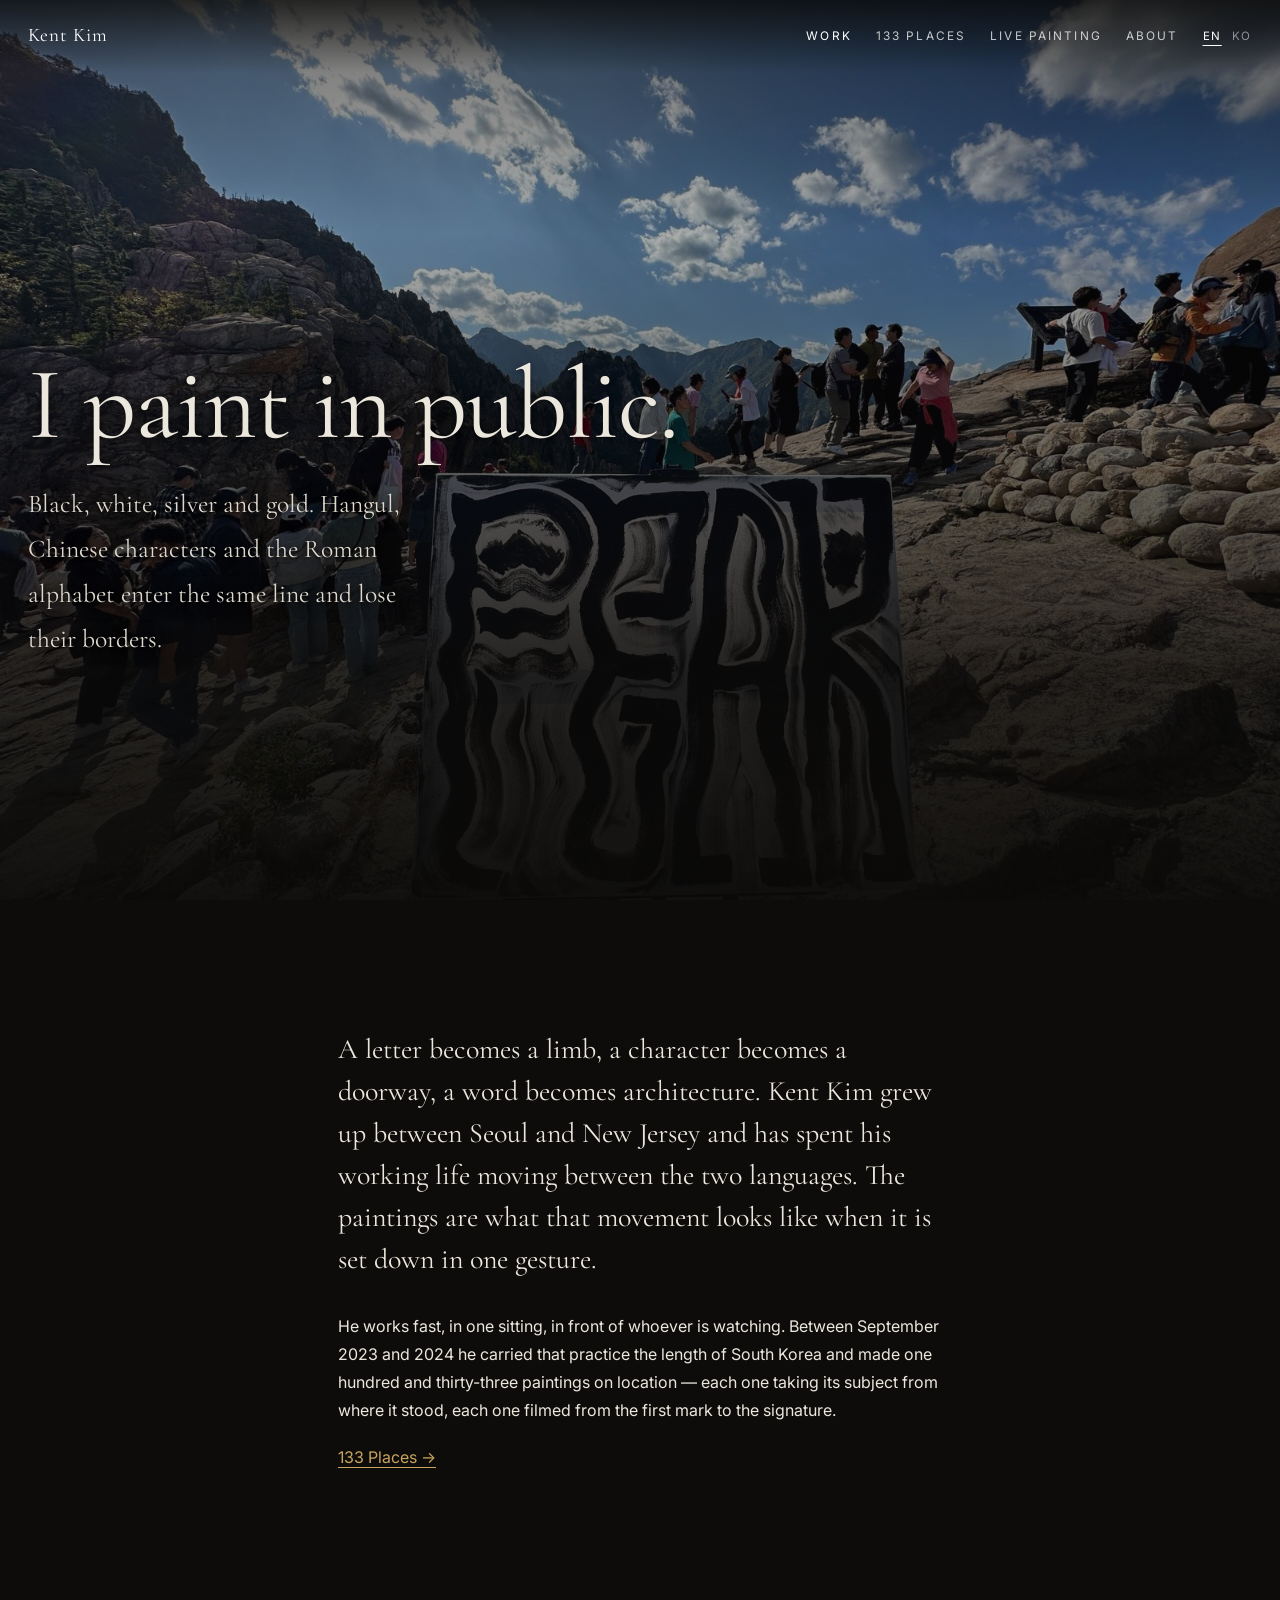
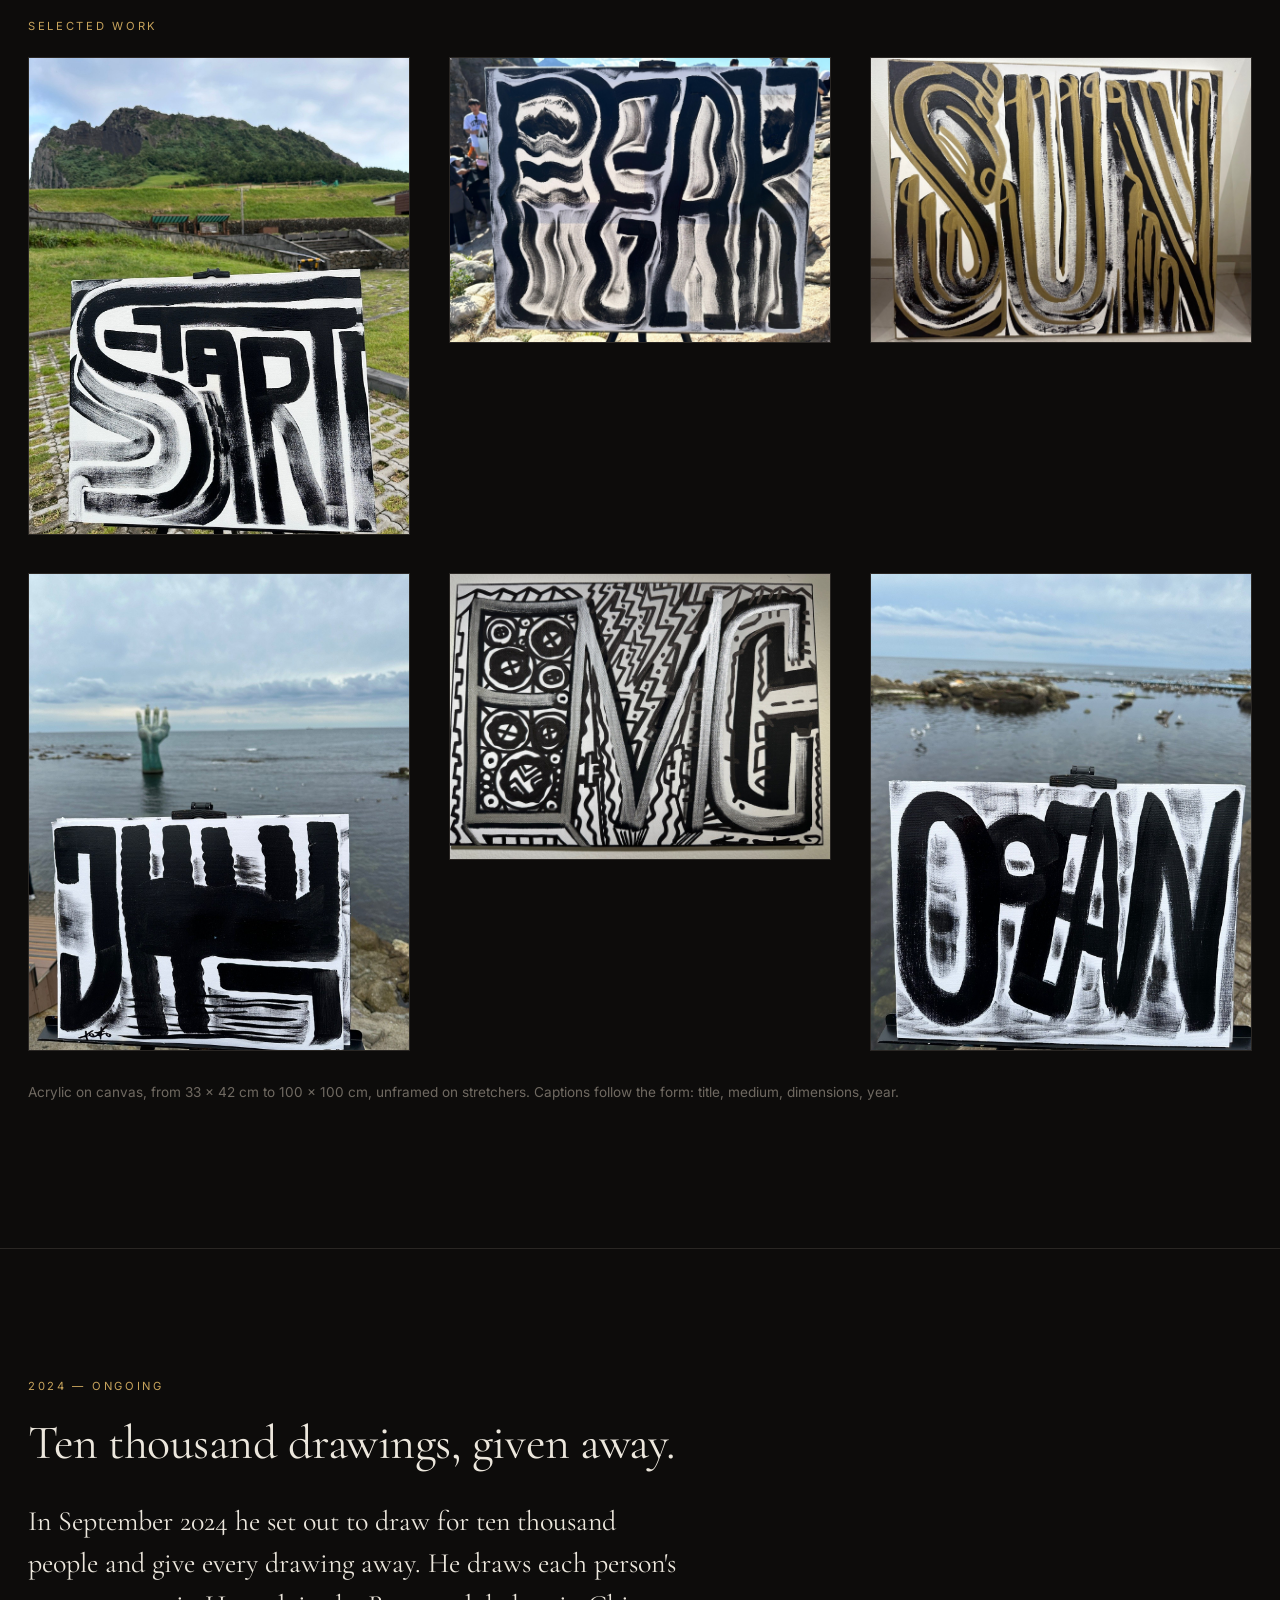
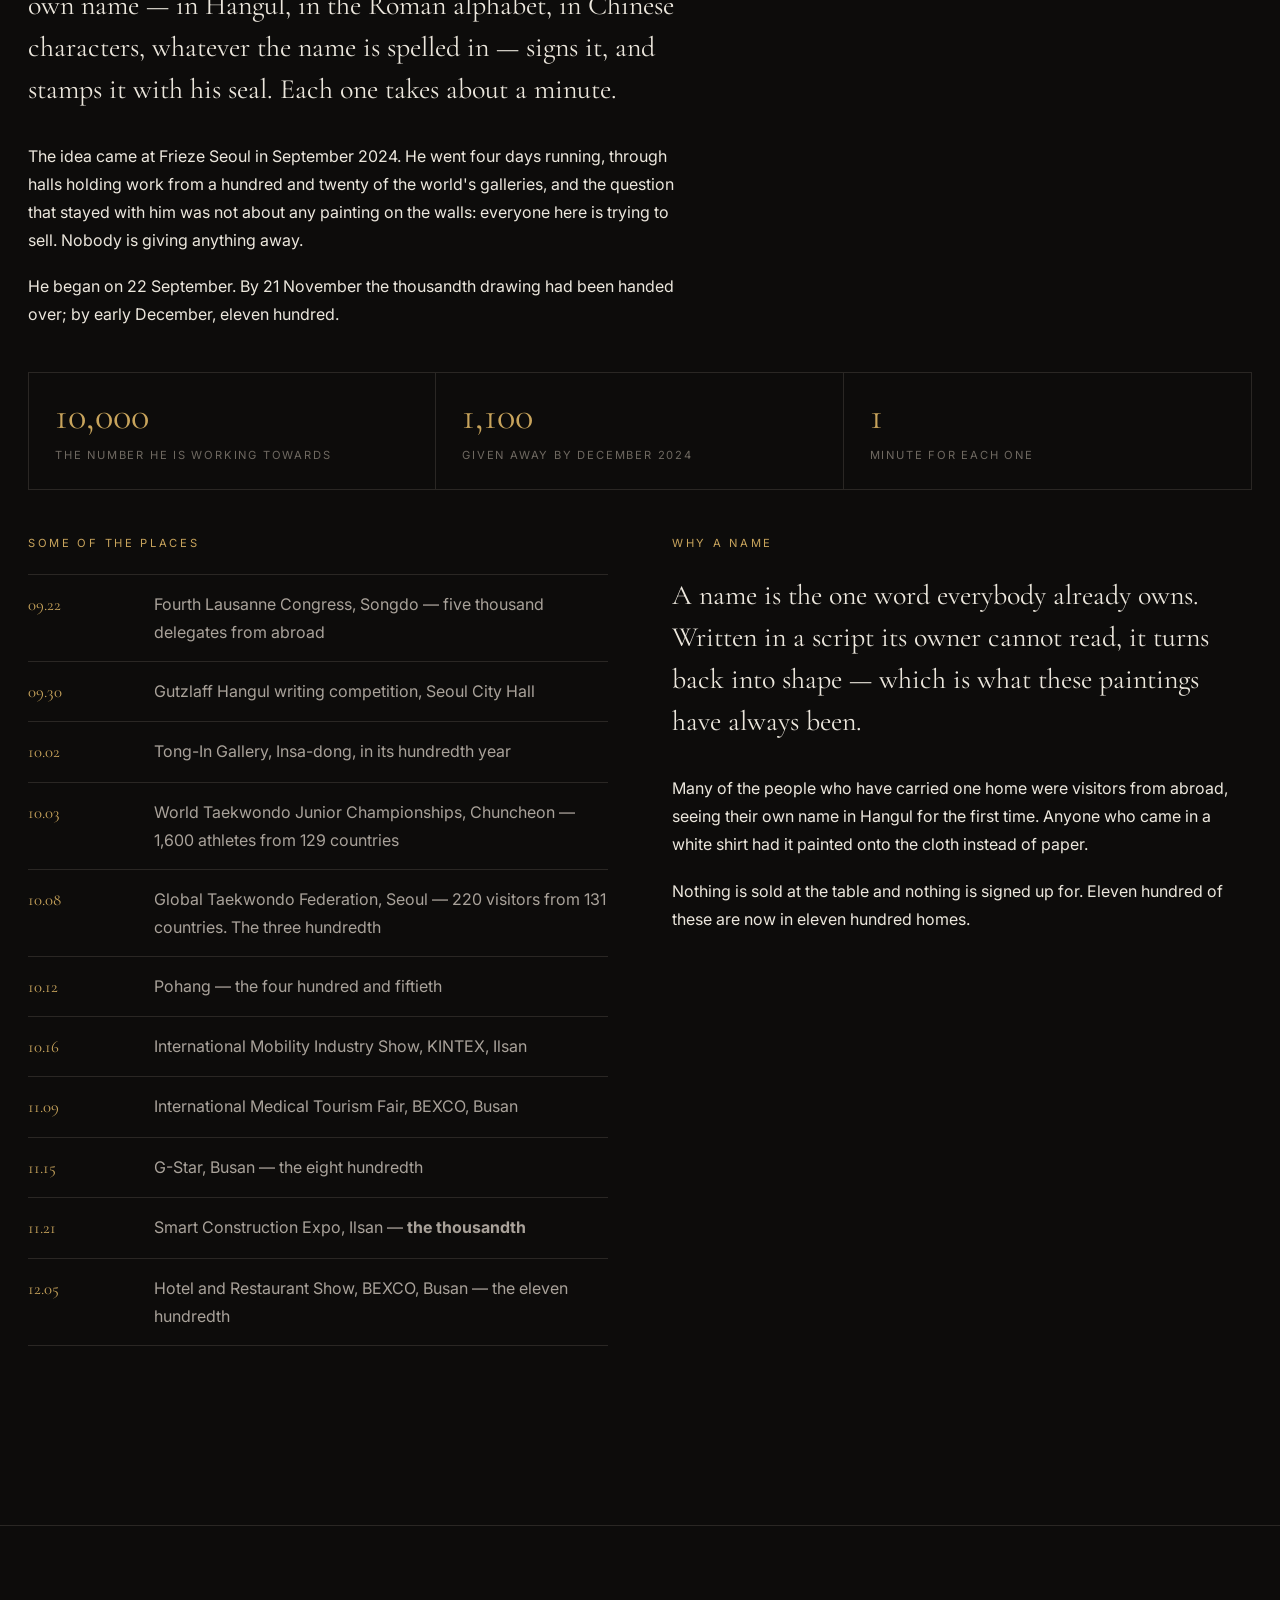
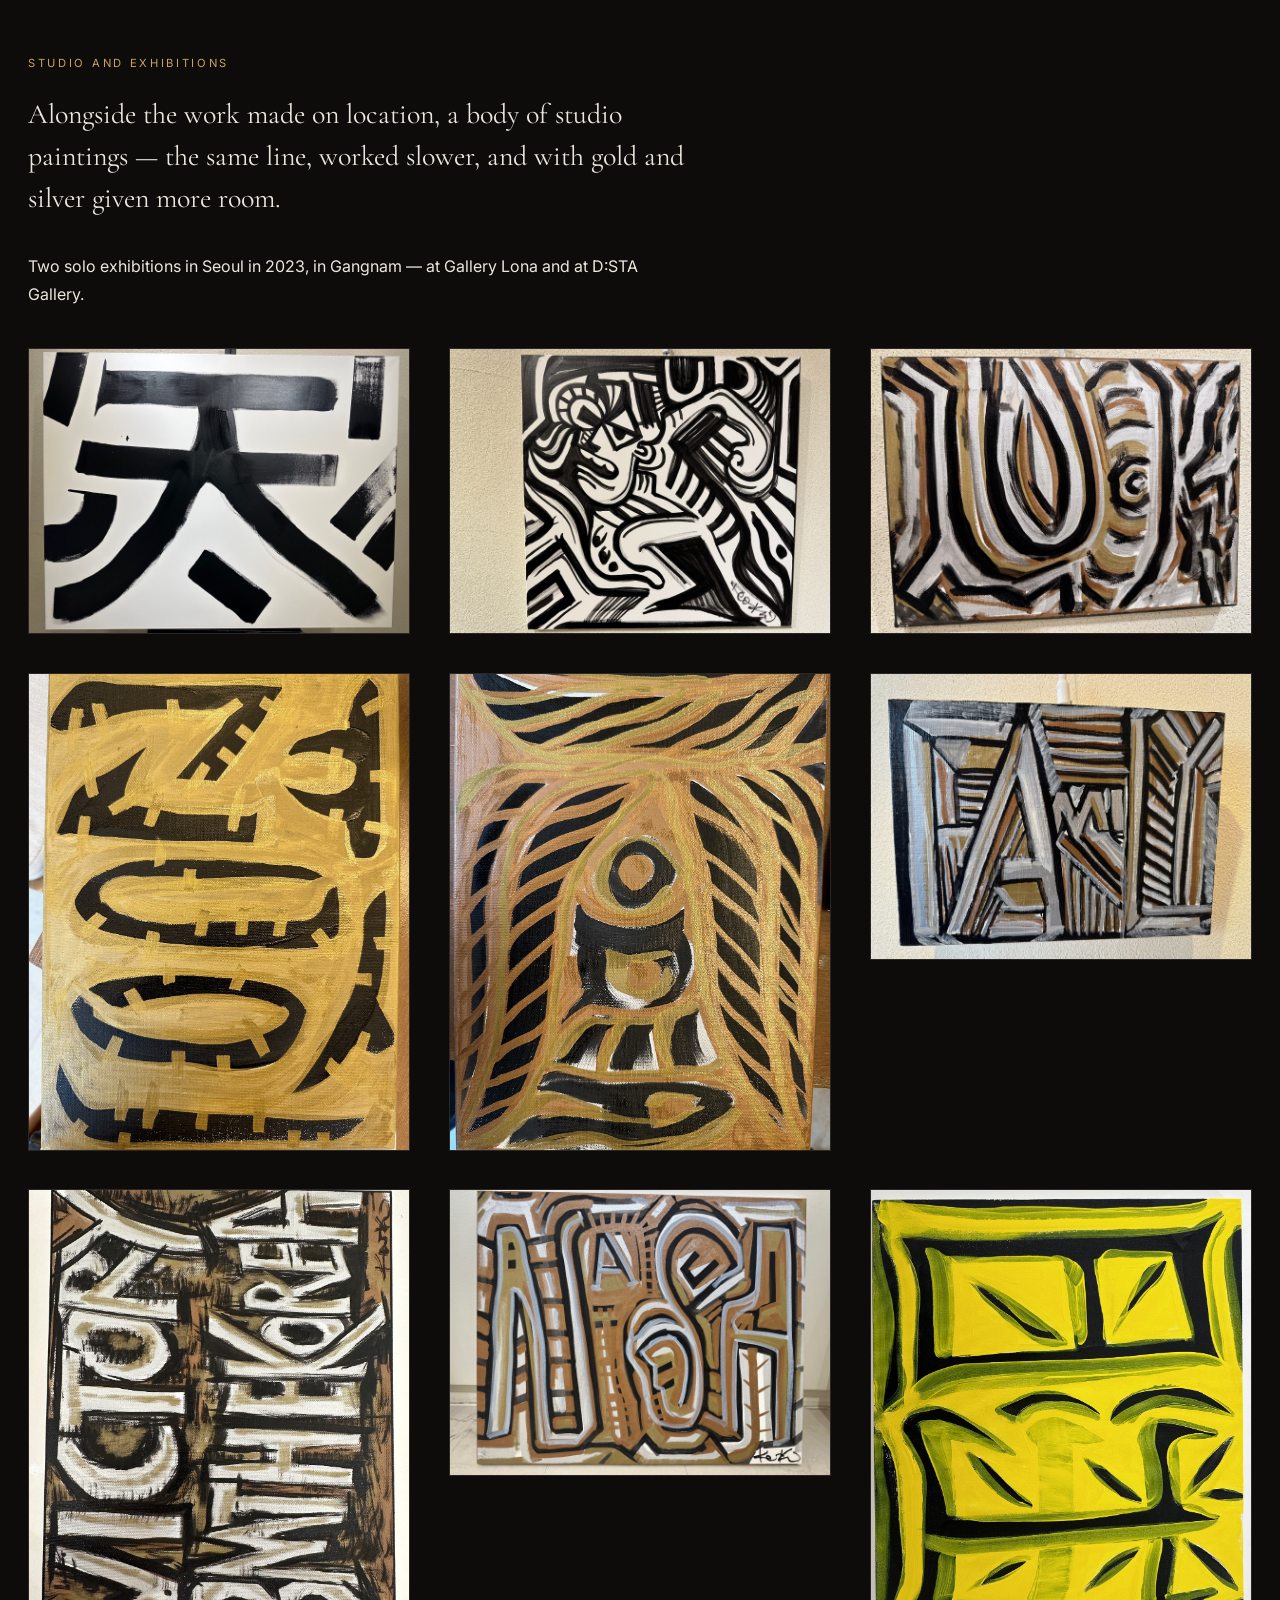
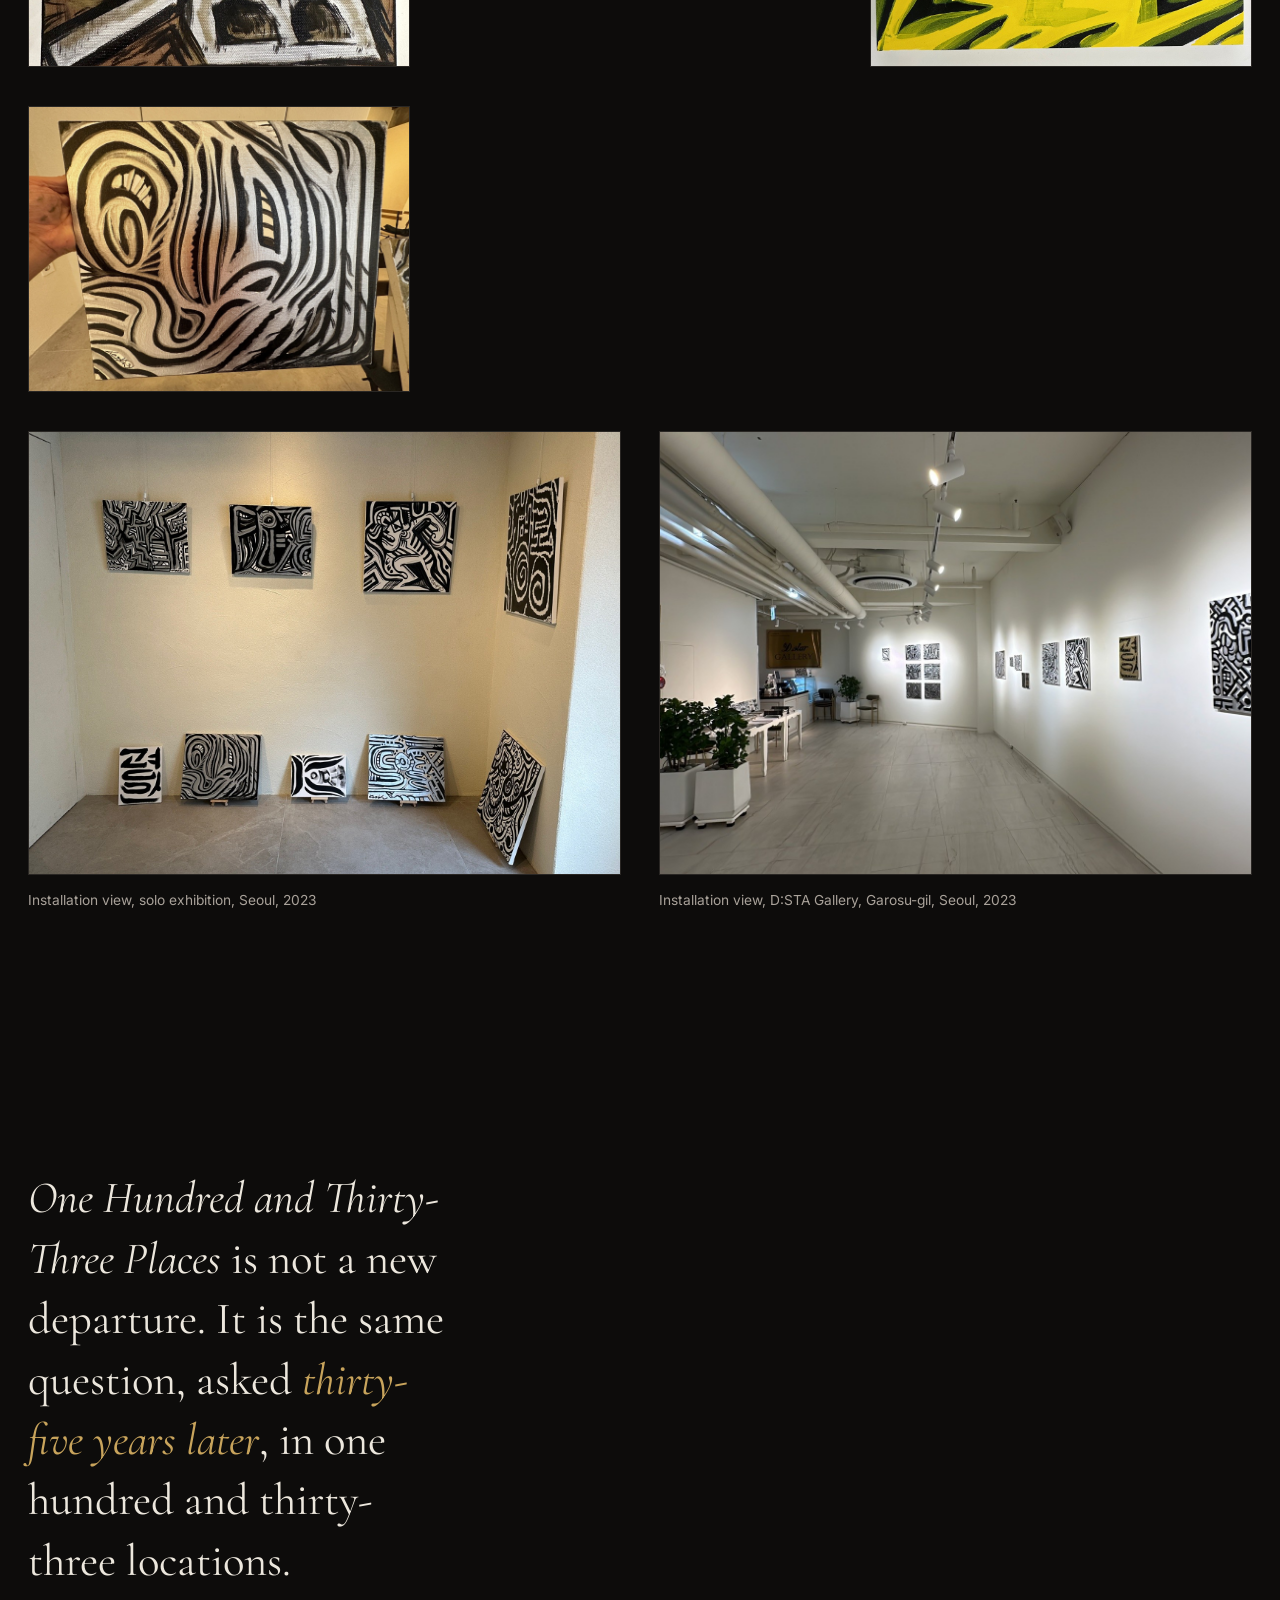
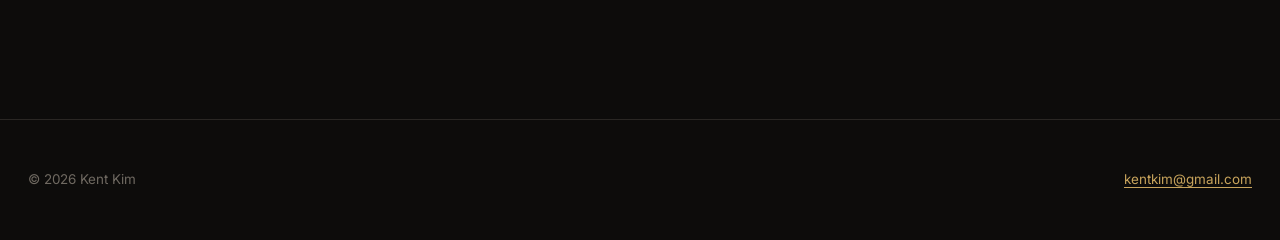
==== index.html @ 8a873bd9 "그림 드림(Dream) 섹션 추가 — 1만 명 프로젝트 대표님이 주신 자료로 섹션을 새로 썼다. 처음 초안은 「가을 5주 동안 1,000명」으로 잘못 적었는데, 실제로는 **1만 " ====
<!doctype html>
<html lang="en">
<head>
<meta charset="utf-8">
<meta name="viewport" content="width=device-width,initial-scale=1">
<title>Kent Kim — painter</title>
<meta name="description" content="Kent Kim, painter. Black and white with silver and gold acrylic, in which Hangul, Chinese characters and the Roman alphabet merge into a single stroke. Ongoing project: 133 Places, painting made on site across Korea.">
<meta property="og:title" content="Kent Kim">
<meta property="og:description" content="The same question, asked thirty-five years later, in one hundred and thirty-three locations.">
<meta property="og:type" content="website">
<link rel="preconnect" href="https://fonts.googleapis.com">
<link rel="preconnect" href="https://fonts.gstatic.com" crossorigin>
<link href="https://fonts.googleapis.com/css2?family=Cormorant+Garamond:ital,wght@0,300;0,400;1,400&family=Inter:wght@400;500&family=Noto+Serif+KR:wght@300;400&display=swap" rel="stylesheet">
<link rel="stylesheet" href="styles.css">
</head>
<body>

<header class="site-head">
  <div class="wrap">
    <a class="brand" href="index.html">Kent Kim</a>
    <nav class="site-nav">
      <a href="index.html" aria-current="page" data-t="nav.work">Work</a>
      <a href="places.html" data-t="nav.places">133 Places</a>
      <a href="performance.html" data-t="nav.perf">Live painting</a>
      <a href="about.html" data-t="nav.about">About</a>
    </nav>
    <div class="lang-toggle" role="group" aria-label="Language">
      <button type="button" data-lang="en" aria-pressed="true">EN</button>
      <button type="button" data-lang="ko" aria-pressed="false">KO</button>
    </div>
  </div>
</header>

<main>

<section class="hero" id="hero">
  <div class="hero-img" data-img="assets/works/hero.jpg" data-hero="1"></div>
  <div class="wrap">
    <h1 data-t="hero.h1">I paint in public.</h1>
    <p class="sub" data-t="hero.sub">Black, white, silver and gold. Hangul, Chinese characters and the Roman alphabet enter the same line and lose their borders.</p>
  </div>
  <p class="cap" id="heroCap"></p>
</section>

<section>
  <div class="wrap narrow">
    <p class="lede" data-t="intro.p1">A letter becomes a limb, a character becomes a doorway, a word becomes architecture. Kent Kim grew up between Seoul and New Jersey and has spent his working life moving between the two languages. The paintings are what that movement looks like when it is set down in one gesture.</p>
    <p data-t="intro.p2">He works fast, in one sitting, in front of whoever is watching. Between September 2023 and 2024 he carried that practice the length of South Korea and made one hundred and thirty-three paintings on location — each one taking its subject from where it stood, each one filmed from the first mark to the signature.</p>
    <p><a class="link" href="places.html" data-t="intro.link">133 Places →</a></p>
  </div>
</section>

<section style="padding-top:0">
  <div class="wrap">
    <p class="eyebrow" data-t="works.eyebrow">Selected work</p>
    <div class="works" id="worksGrid">
      <figure><div class="frame" data-img="assets/works/work-01.jpg"><span class="await" data-t="await">Image to be added</span></div></figure>
      <figure><div class="frame landscape" data-img="assets/works/work-02.jpg"><span class="await" data-t="await">Image to be added</span></div></figure>
      <figure><div class="frame landscape" data-img="assets/works/work-03.jpg"><span class="await" data-t="await">Image to be added</span></div></figure>
      <figure><div class="frame" data-img="assets/works/work-04.jpg"><span class="await" data-t="await">Image to be added</span></div></figure>
      <figure><div class="frame landscape" data-img="assets/works/work-05.jpg"><span class="await" data-t="await">Image to be added</span></div></figure>
      <figure><div class="frame" data-img="assets/works/work-06.jpg"><span class="await" data-t="await">Image to be added</span></div></figure>
    </div>
    <p class="muted" style="margin-top:30px;font-size:.85rem" data-t="works.note">Acrylic on canvas, from 33 × 42 cm to 100 × 100 cm, unframed on stretchers. Captions follow the form: title, medium, dimensions, year.</p>
  </div>
</section>


<hr class="rule">

<section id="dream">
  <div class="wrap">
    <p class="eyebrow" data-t="dream.eyebrow">2024 — ongoing</p>
    <h2 data-t="dream.h">Ten thousand drawings, given away.</h2>
    <div class="narrow" style="margin-top:30px">
      <p class="lede" data-t="dream.lede">In September 2024 he set out to draw for ten thousand people and give every drawing away. He draws each person's own name — in Hangul, in the Roman alphabet, in Chinese characters, whatever the name is spelled in — signs it, and stamps it with his seal. Each one takes about a minute.</p>
      <p data-t="dream.p1">The idea came at Frieze Seoul in September 2024. He went four days running, through halls holding work from a hundred and twenty of the world's galleries, and the question that stayed with him was not about any painting on the walls: everyone here is trying to sell. Nobody is giving anything away.</p>
      <p data-t="dream.p2">He began on 22 September. By 21 November the thousandth drawing had been handed over; by early December, eleven hundred.</p>
    </div>

    <div class="counts" style="margin-top:44px">
      <div><span class="n">10,000</span><span class="l" data-t="dream.c1">The number he is working towards</span></div>
      <div><span class="n">1,100</span><span class="l" data-t="dream.c2">Given away by December 2024</span></div>
      <div><span class="n">1</span><span class="l" data-t="dream.c3">Minute for each one</span></div>
    </div>

    <div class="grid-2-cols" style="margin-top:44px">
      <div>
        <p class="eyebrow" data-t="dream.sched.eyebrow">Some of the places</p>
        <ul class="cv">
          <li><span class="yr">09.22</span><span class="ev" data-t="dream.d1">Fourth Lausanne Congress, Songdo — five thousand delegates from abroad</span></li>
          <li><span class="yr">09.30</span><span class="ev" data-t="dream.d2">Gutzlaff Hangul writing competition, Seoul City Hall</span></li>
          <li><span class="yr">10.02</span><span class="ev" data-t="dream.d3">Tong-In Gallery, Insa-dong, in its hundredth year</span></li>
          <li><span class="yr">10.03</span><span class="ev" data-t="dream.d4">World Taekwondo Junior Championships, Chuncheon — 1,600 athletes from 129 countries</span></li>
          <li><span class="yr">10.08</span><span class="ev" data-t="dream.d5">Global Taekwondo Federation, Seoul — 220 visitors from 131 countries. The three hundredth</span></li>
          <li><span class="yr">10.12</span><span class="ev" data-t="dream.d6">Pohang — the four hundred and fiftieth</span></li>
          <li><span class="yr">10.16</span><span class="ev" data-t="dream.d7">International Mobility Industry Show, KINTEX, Ilsan</span></li>
          <li><span class="yr">11.09</span><span class="ev" data-t="dream.d8">International Medical Tourism Fair, BEXCO, Busan</span></li>
          <li><span class="yr">11.15</span><span class="ev" data-t="dream.d9">G-Star, Busan — the eight hundredth</span></li>
          <li><span class="yr">11.21</span><span class="ev" data-t="dream.d10">Smart Construction Expo, Ilsan — <b>the thousandth</b></span></li>
          <li><span class="yr">12.05</span><span class="ev" data-t="dream.d11">Hotel and Restaurant Show, BEXCO, Busan — the eleven hundredth</span></li>
        </ul>
      </div>
      <div>
        <p class="eyebrow" data-t="dream.why.eyebrow">Why a name</p>
        <p class="lede" data-t="dream.why.p1">A name is the one word everybody already owns. Written in a script its owner cannot read, it turns back into shape — which is what these paintings have always been.</p>
        <p data-t="dream.why.p2">Many of the people who have carried one home were visitors from abroad, seeing their own name in Hangul for the first time. Anyone who came in a white shirt had it painted onto the cloth instead of paper.</p>
        <p data-t="dream.why.p3">Nothing is sold at the table and nothing is signed up for. Eleven hundred of these are now in eleven hundred homes.</p>
      </div>
    </div>

    <div class="works" id="dreamWorks" style="margin-top:clamp(28px,4vw,56px)"></div>
  </div>
</section>

<hr class="rule">

<section>
  <div class="wrap">
    <p class="eyebrow" data-t="studio.eyebrow">Studio and exhibitions</p>
    <div class="narrow" style="margin-bottom:40px">
      <p class="lede" data-t="studio.lede">Alongside the work made on location, a body of studio paintings — the same line, worked slower, and with gold and silver given more room.</p>
      <p data-t="studio.p">Two solo exhibitions in Seoul in 2023, in Gangnam — at Gallery Lona and at D:STA Gallery.</p>
    </div>
    <div class="works">
      <figure><div class="frame landscape" data-img="assets/studio/st-01.jpg"></div></figure>
      <figure><div class="frame landscape" data-img="assets/studio/st-02.jpg"></div></figure>
      <figure><div class="frame landscape" data-img="assets/studio/st-03.jpg"></div></figure>
      <figure><div class="frame" data-img="assets/studio/st-04.jpg"></div></figure>
      <figure><div class="frame" data-img="assets/studio/st-05.jpg"></div></figure>
      <figure><div class="frame landscape" data-img="assets/studio/st-06.jpg"></div></figure>
      <figure><div class="frame" data-img="assets/studio/st-07.jpg"></div></figure>
      <figure><div class="frame landscape" data-img="assets/studio/st-08.jpg"></div></figure>
      <figure><div class="frame" data-img="assets/studio/st-09.jpg"></div></figure>
      <figure><div class="frame landscape" data-img="assets/studio/st-10.jpg"></div></figure>
    </div>
    <div class="works wide" style="margin-top:clamp(20px,3vw,44px)">
      <figure><div class="frame landscape" data-img="assets/studio/show-01.jpg"></div>
        <figcaption data-t="studio.cap1">Installation view, solo exhibition, Seoul, 2023</figcaption></figure>
      <figure><div class="frame landscape" data-img="assets/studio/show-02.jpg"></div>
        <figcaption data-t="studio.cap2">Installation view, D:STA Gallery, Garosu-gil, Seoul, 2023</figcaption></figure>
    </div>
  </div>
</section>

<section>
  <div class="wrap">
    <blockquote class="pull" data-t="quote"><i>One Hundred and Thirty-Three Places</i> is not a new departure. It is the same question, asked <span class="em">thirty-five years later</span>, in one hundred and thirty-three locations.</blockquote>
  </div>
</section>

</main>

<footer class="site-foot">
  <div class="wrap">
    <span>© <span id="yr">2026</span> Kent Kim</span>
    <span><a class="link" href="mailto:kentkim@gmail.com">kentkim@gmail.com</a></span>
  </div>
</footer>

<script src="i18n.js"></script>
<script src="app.js"></script>
</body>
</html>
---- styles.css ----
/* Kent Kim — 작품이 화면을 먹는다. 글은 그 사이에 눕는다.
   아카이브(haena-kent)와 일부러 다른 얼굴이다. 같은 얼굴이면 도메인만 다를 뿐 한 사이트로 보인다. */

:root{
  --bg:#0d0c0b;
  --bg-2:#161412;
  --fg:#ece7dd;
  --fg-2:#a9a29a;
  --fg-3:#6f6961;
  --line:#2a2724;
  --gold:#c8a45c;      /* 작업에 쓰는 금색 */
  --silver:#b9bcc0;    /* 은색 */
  --maxw:1400px;
  --serif:"Cormorant Garamond","Noto Serif KR",Georgia,serif;
  --sans:"Inter","Apple SD Gothic Neo","Noto Sans KR",-apple-system,BlinkMacSystemFont,"Segoe UI",sans-serif;
}

*{box-sizing:border-box}
html{-webkit-text-size-adjust:100%}
body{margin:0;background:var(--bg);color:var(--fg);font-family:var(--sans);
  font-size:16px;line-height:1.75;-webkit-font-smoothing:antialiased}
img{max-width:100%;display:block}
a{color:inherit}
h1,h2,h3{font-family:var(--serif);font-weight:400;line-height:1.1;margin:0;letter-spacing:-.01em}
h1{font-size:clamp(2.6rem,8vw,7rem)}
h2{font-size:clamp(1.8rem,4vw,3rem)}
h3{font-size:clamp(1.1rem,2vw,1.4rem)}
p{margin:0 0 1.15em}
.wrap{max-width:var(--maxw);margin:0 auto;padding:0 28px}
.narrow{max-width:660px}
.muted{color:var(--fg-3)}
.gold{color:var(--gold)}

/* ---------- 상단 ---------- */
.site-head{position:fixed;top:0;left:0;right:0;z-index:60}
.site-head::before{content:"";position:absolute;inset:0;pointer-events:none;
  background:linear-gradient(to bottom,rgba(8,8,7,.72),rgba(8,8,7,0))}
.site-head .wrap{position:relative}
.site-head .wrap{display:flex;align-items:center;gap:24px;min-height:72px}
.brand{font-family:var(--serif);font-size:1.2rem;letter-spacing:.06em;text-decoration:none;color:#fff}
.site-nav{display:flex;gap:24px;margin-inline-start:auto}
.site-nav a{text-decoration:none;font-size:.74rem;letter-spacing:.18em;text-transform:uppercase;color:#fff;opacity:.75}
.site-nav a:hover,.site-nav a[aria-current="page"]{opacity:1}
.lang-toggle{display:flex;gap:10px}
.lang-toggle button{border:0;background:transparent;font:inherit;font-size:.72rem;letter-spacing:.14em;
  color:#fff;opacity:.5;cursor:pointer;padding:4px 0}
.lang-toggle button[aria-pressed="true"]{opacity:1;text-decoration:underline;text-underline-offset:5px}

/* ---------- 히어로: 그림 한 점이 화면을 가득 ---------- */
.hero{position:relative;min-height:100svh;display:flex;align-items:flex-end;
  background:var(--bg-2);overflow:hidden}
.hero-img{position:absolute;inset:0}
.hero-img img{width:100%;height:100%;object-fit:cover;opacity:.92}
.hero::after{content:"";position:absolute;inset:0;background:
  linear-gradient(to top,rgba(10,9,8,.96) 0%,rgba(10,9,8,.86) 26%,rgba(10,9,8,.52) 52%,
                  rgba(10,9,8,.28) 74%,rgba(10,9,8,.55) 100%)}
.hero .wrap{position:relative;z-index:2;padding-bottom:clamp(48px,9vh,110px);width:100%}
.hero h1{max-width:14ch;text-shadow:0 2px 30px rgba(0,0,0,.75),0 1px 4px rgba(0,0,0,.5)}
.hero .sub{font-family:var(--serif);font-size:clamp(1.1rem,2.2vw,1.6rem);color:#ded8ce;
  margin-top:22px;max-width:34ch;text-shadow:0 1px 20px rgba(0,0,0,.85),0 1px 3px rgba(0,0,0,.6)}
.hero .cap{position:absolute;z-index:2;right:28px;bottom:28px;text-align:end;
  font-size:.72rem;letter-spacing:.1em;color:var(--fg-3);max-width:40ch}
/* 히어로 이미지가 아직 없을 때: 글씨만으로 버틴다 */
.hero.no-image{min-height:88svh;background:
  radial-gradient(120% 90% at 70% 10%,#1c1916 0%,#0d0c0b 60%)}
.hero.no-image::after{display:none}

/* ---------- 섹션 ---------- */
section{padding:clamp(64px,10vw,140px) 0}
.eyebrow{font-size:.7rem;letter-spacing:.24em;text-transform:uppercase;color:var(--gold);margin:0 0 20px}
.lede{font-family:var(--serif);font-size:clamp(1.2rem,2.3vw,1.75rem);line-height:1.5;color:var(--fg)}
.rule{height:1px;background:var(--line);border:0;margin:0}

/* ---------- 작품 ---------- */
.works{display:grid;grid-template-columns:repeat(auto-fill,minmax(300px,1fr));gap:clamp(20px,3vw,44px)}
.works.wide{grid-template-columns:repeat(auto-fill,minmax(440px,1fr))}
figure{margin:0}
.frame{background:var(--bg-2);border:1px solid var(--line);aspect-ratio:4/5;
  display:flex;align-items:center;justify-content:center;overflow:hidden}
.frame.landscape{aspect-ratio:4/3}
.frame img{width:100%;height:100%;object-fit:cover;transition:transform .6s cubic-bezier(.2,.7,.2,1)}
figure:hover .frame img{transform:scale(1.03)}
.frame .await{font-size:.68rem;letter-spacing:.16em;text-transform:uppercase;color:var(--fg-3);padding:20px;text-align:center}
figcaption{margin-top:14px;font-size:.86rem;line-height:1.65;color:var(--fg-2)}
figcaption .t{font-family:var(--serif);font-size:1.15rem;color:var(--fg);display:block;margin-bottom:4px}
figcaption .m{color:var(--fg-3);font-size:.8rem}

/* ---------- 전면 밴드 ---------- */
.band{position:relative;height:min(78svh,760px);background:var(--bg-2);overflow:hidden}
.band img{width:100%;height:100%;object-fit:cover}
.band .cap{position:absolute;left:28px;bottom:24px;font-size:.72rem;letter-spacing:.1em;color:var(--fg-2)}

/* ---------- 인용 ---------- */
.pull{font-family:var(--serif);font-size:clamp(1.5rem,3.6vw,2.8rem);line-height:1.35;
  max-width:20ch;margin:0;color:var(--fg)}
.pull .em{color:var(--gold);font-style:italic}

/* ---------- 지도 ---------- */
.map-wrap{border:1px solid var(--line);background:var(--bg-2)}
#map{height:min(72svh,660px);width:100%}
/* OSM 표준 타일은 밝다. 타일만 반전시켜 어두운 지도로 만든다 —
   마커·팝업까지 반전되면 색이 뒤집히므로 타일 레이어에만 건다. */
.leaflet-tile-pane{filter:invert(1) hue-rotate(180deg) brightness(.72) contrast(.92) saturate(.5)}
.leaflet-control-attribution{background:rgba(13,12,11,.75)!important;color:#8b857c!important}
.leaflet-control-attribution a{color:#a9a29a!important}
.leaflet-control-zoom a{background:#1a1815!important;color:#ece7dd!important;border-color:#2a2724!important}
.map-fallback{padding:28px;color:var(--fg-2);font-size:.92rem}
.counts{display:flex;flex-wrap:wrap;border:1px solid var(--line);margin:0 0 36px}
.counts div{flex:1 1 170px;padding:24px 26px;border-inline-end:1px solid var(--line)}
.counts div:last-child{border-inline-end:0}
.counts .n{font-family:var(--serif);font-size:2.4rem;line-height:1;display:block;color:var(--gold)}
.counts .l{font-size:.7rem;letter-spacing:.16em;text-transform:uppercase;color:var(--fg-3);margin-top:10px;display:block}
/* 장소별 묶음 — 「133」은 장소가 아니라 그림 수라서 두 층으로 보인다 */
.place-list{display:grid;grid-template-columns:repeat(auto-fill,minmax(330px,1fr));
  gap:8px 56px;align-items:start}
.place-group{margin:0 0 30px;padding:0}   /* 전역 section 여백을 지운다 — 이게 없으면 위아래 140px 씩 벌어진다 */
.pg-name{font-size:1.15rem;color:var(--fg);padding-bottom:8px;border-bottom:1px solid var(--line)}
.pg-name .pg-alt{display:block;font-family:var(--sans);font-size:.76rem;letter-spacing:.08em;
  color:var(--fg-3);margin-top:5px}
.pg-works{list-style:none;margin:0;padding:0}
.pg-works li{border-bottom:1px solid var(--line)}
.pg-works a,.pg-works li>.w-word{display:flex;align-items:baseline;gap:10px;
  padding:9px 0;text-decoration:none}
.pg-works a:hover .w-word{color:var(--gold)}
.pg-works a:hover .w-play{opacity:1}
.w-n{flex:0 0 34px;font-size:.72rem;color:var(--fg-3);font-variant-numeric:tabular-nums;padding:9px 0}
.pg-works a{padding-inline-start:0}
.pg-works a .w-n{display:none}
.pg-works li{display:flex;align-items:baseline;gap:10px}
.pg-works li>a{flex:1 1 auto}
.w-word{font-family:var(--serif);font-size:1.12rem;color:var(--fg)}
.w-word.w-none{color:var(--fg-3);font-family:var(--sans);font-size:.86rem}
.w-en{color:var(--fg-3);font-size:.82rem}
.w-play{margin-inline-start:auto;font-size:.66rem;letter-spacing:.16em;text-transform:uppercase;
  color:var(--gold);opacity:.55}

/* ---------- 이력 ---------- */
.cv{list-style:none;margin:0;padding:0;border-top:1px solid var(--line)}
.cv li{display:grid;grid-template-columns:104px 1fr;gap:22px;padding:15px 0;
  border-bottom:1px solid var(--line);align-items:baseline}
.cv .yr{font-family:var(--serif);color:var(--gold);font-size:1.05rem}
.cv .ev{color:var(--fg-2)}

/* ---------- 링크 ---------- */
.link{color:var(--gold);text-decoration:none;border-bottom:1px solid currentColor}

/* ---------- 푸터 ---------- */
.site-foot{border-top:1px solid var(--line);padding:48px 0;font-size:.84rem;color:var(--fg-3)}
.site-foot .wrap{display:flex;gap:20px;flex-wrap:wrap;justify-content:space-between;align-items:baseline}


@media (max-width:640px){
  .site-head .wrap{gap:14px;min-height:60px}
  .site-nav{gap:16px}
  .place-list{grid-template-columns:1fr}
  .cv li{grid-template-columns:82px 1fr;gap:14px}
}

/* 한국어 조판 */
html[lang="ko"] h1{font-size:clamp(2rem,5.5vw,4.4rem);line-height:1.25;letter-spacing:-.02em}
html[lang="ko"] h2{font-size:clamp(1.5rem,3vw,2.3rem);line-height:1.35}
html[lang="ko"] .lede{font-size:clamp(1.05rem,1.9vw,1.35rem);line-height:1.7}
html[lang="ko"] .pull{font-size:clamp(1.25rem,3vw,2.1rem);line-height:1.5;max-width:24ch}
html[lang="ko"] body{word-break:keep-all}

/* 장소 목록에 그 자리에서 그린 낱말 */
.place-list .word{display:block;font-family:var(--serif);font-size:1.02rem;color:var(--gold);
  margin-top:2px;letter-spacing:.01em}
.leaflet-popup-content-wrapper{background:#161412;color:#ece7dd;border-radius:2px}
.leaflet-popup-tip{background:#161412}
.leaflet-container a.leaflet-popup-close-button{color:#6f6961}

/* ---------- 제안 페이지: 카드 ---------- */
.grid-3-cols{display:grid;grid-template-columns:repeat(auto-fit,minmax(260px,1fr));gap:1px;
  background:var(--line);border:1px solid var(--line);margin-top:34px}
.grid-2-cols{display:grid;grid-template-columns:repeat(auto-fit,minmax(340px,1fr));
  gap:clamp(34px,5vw,72px);align-items:start}
.card{background:var(--bg);padding:clamp(26px,3vw,38px)}
.card-n{font-family:var(--serif);font-size:.9rem;color:var(--gold);letter-spacing:.1em;
  display:block;margin-bottom:14px}
.card h3{margin-bottom:12px}
.card p{color:var(--fg-2);font-size:.92rem;margin:0}
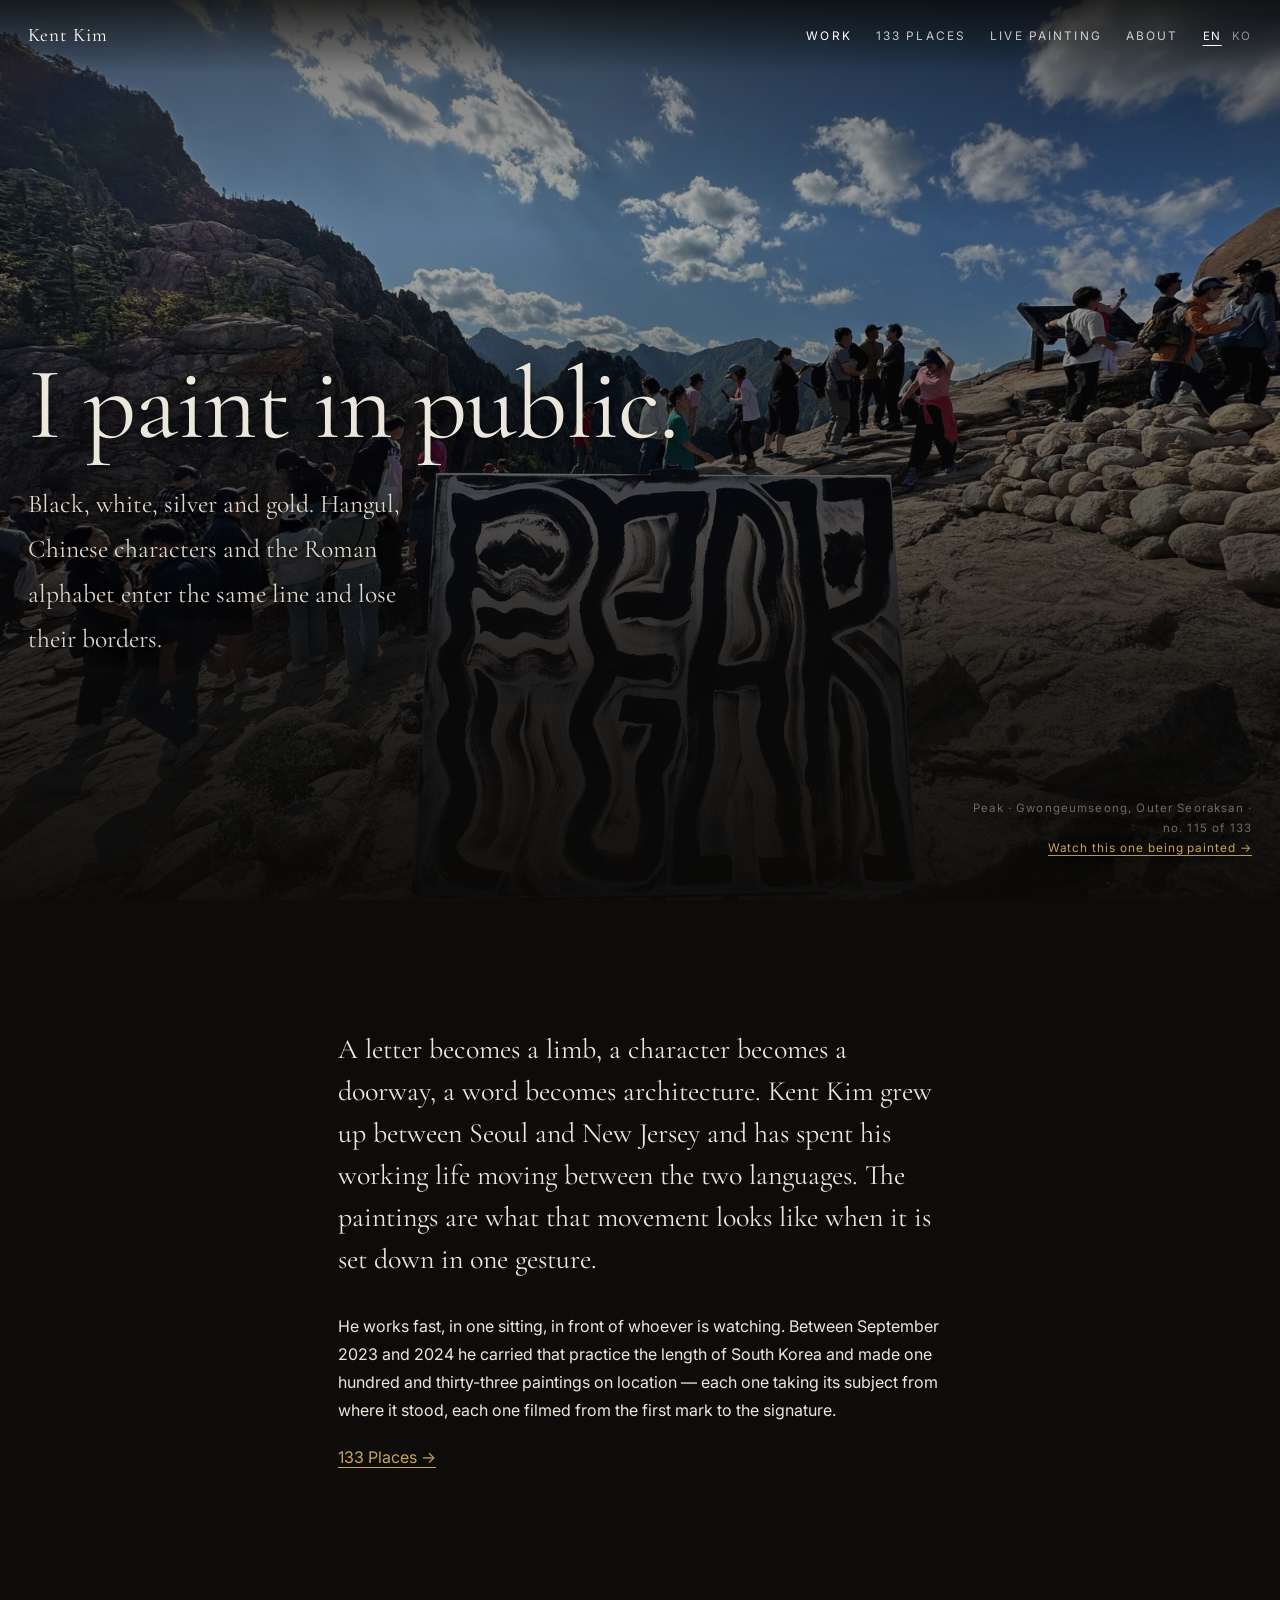
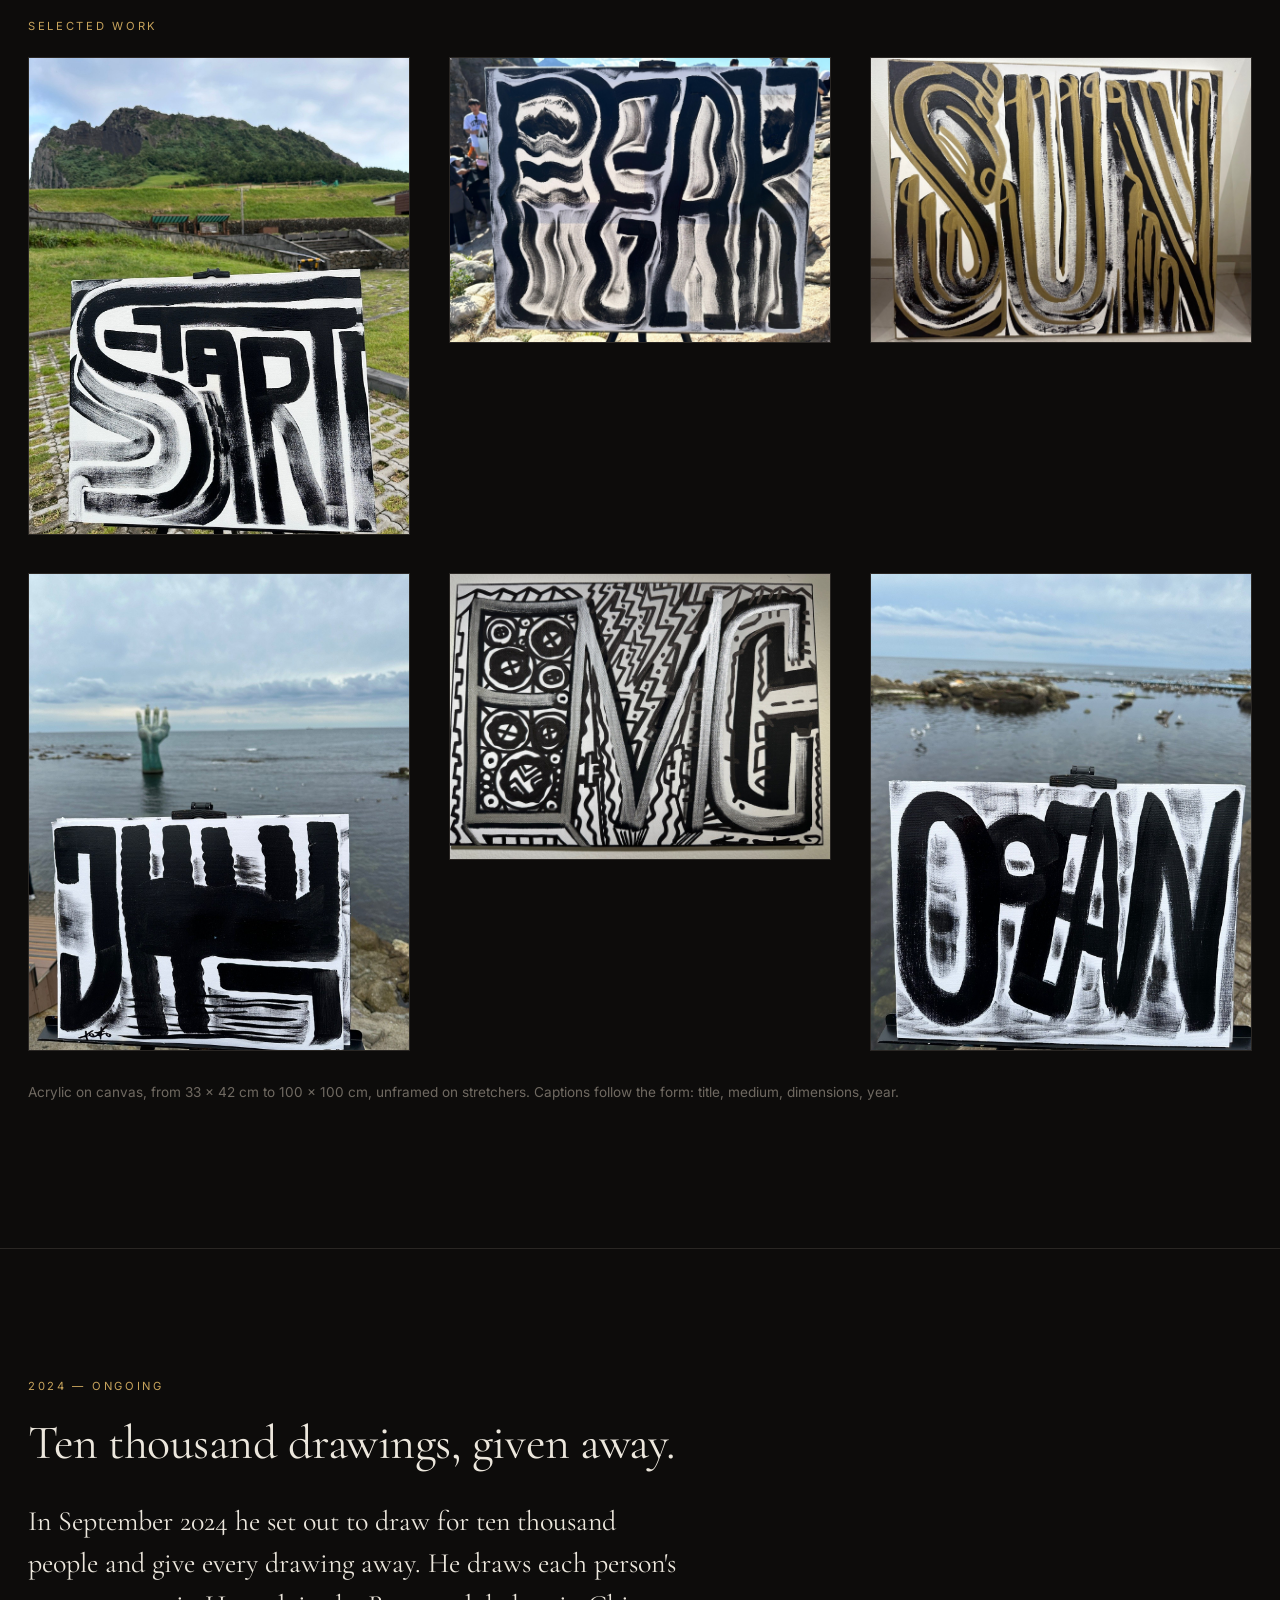
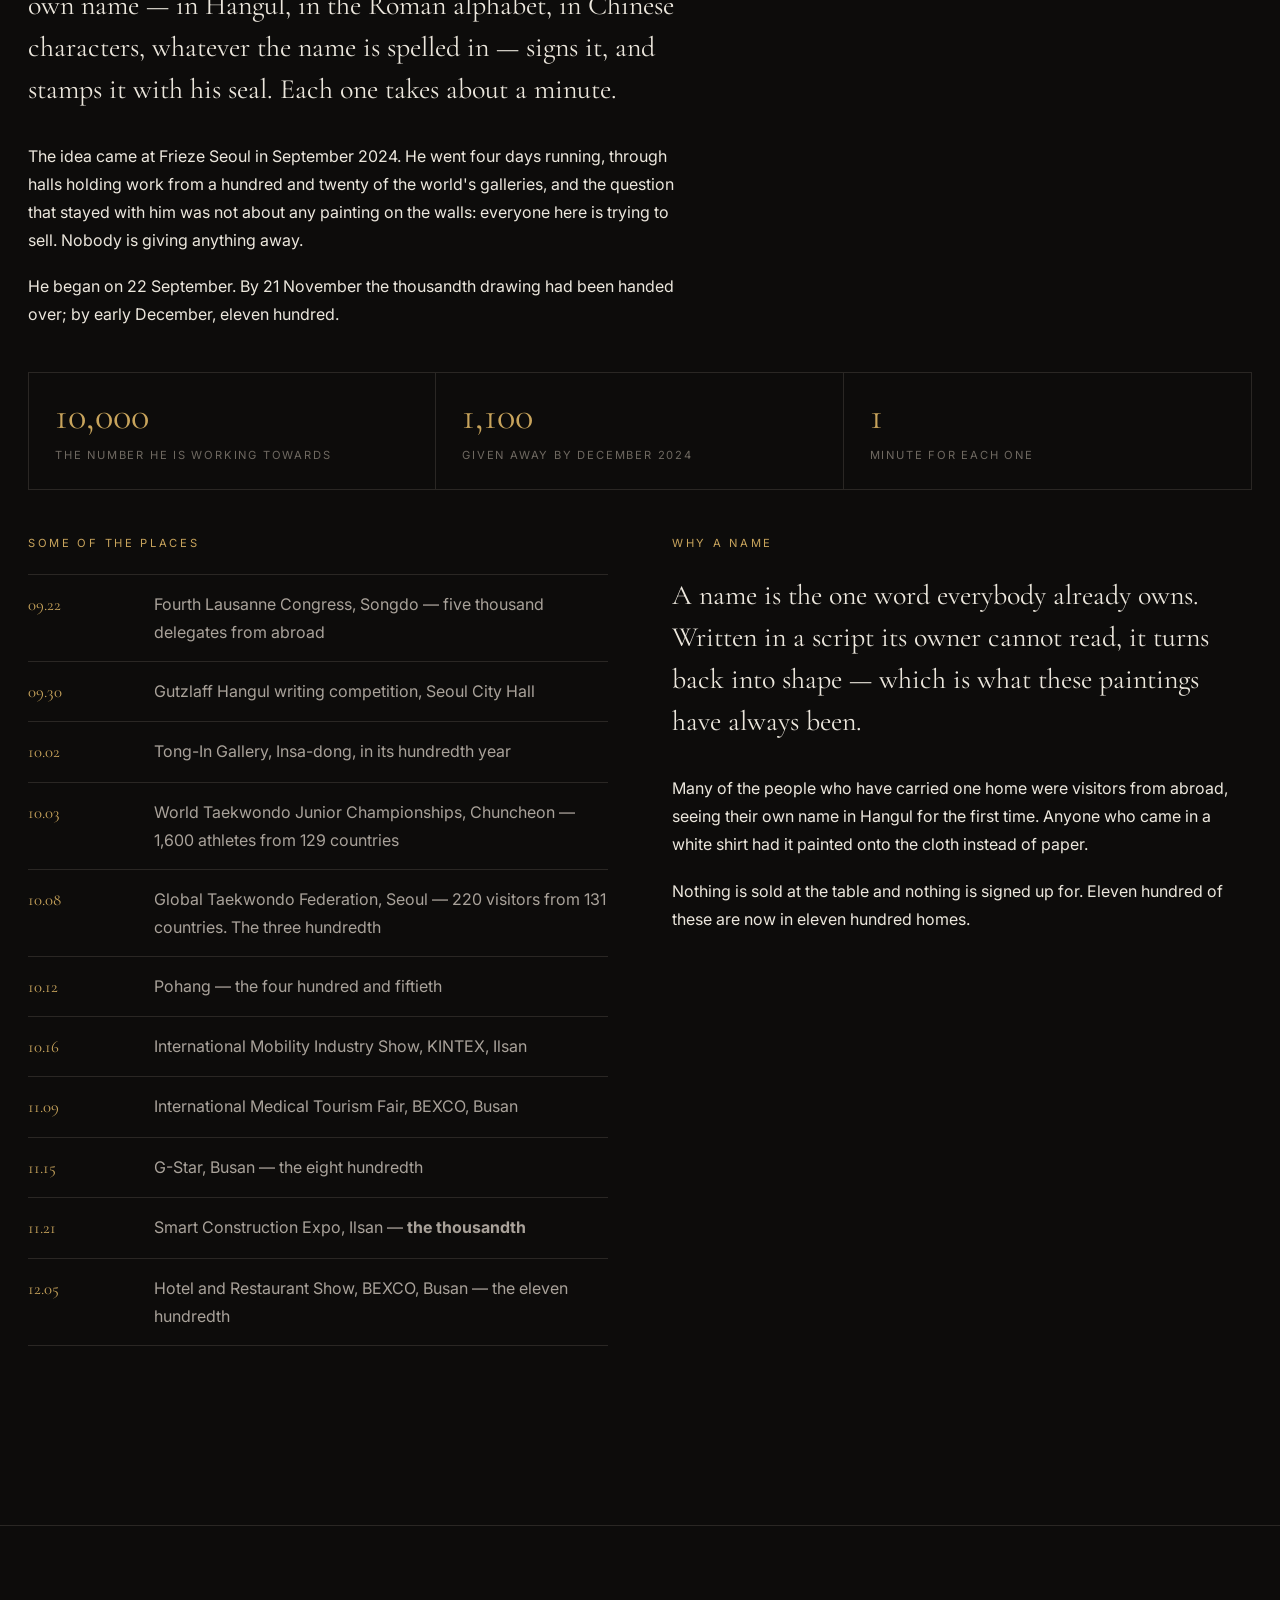
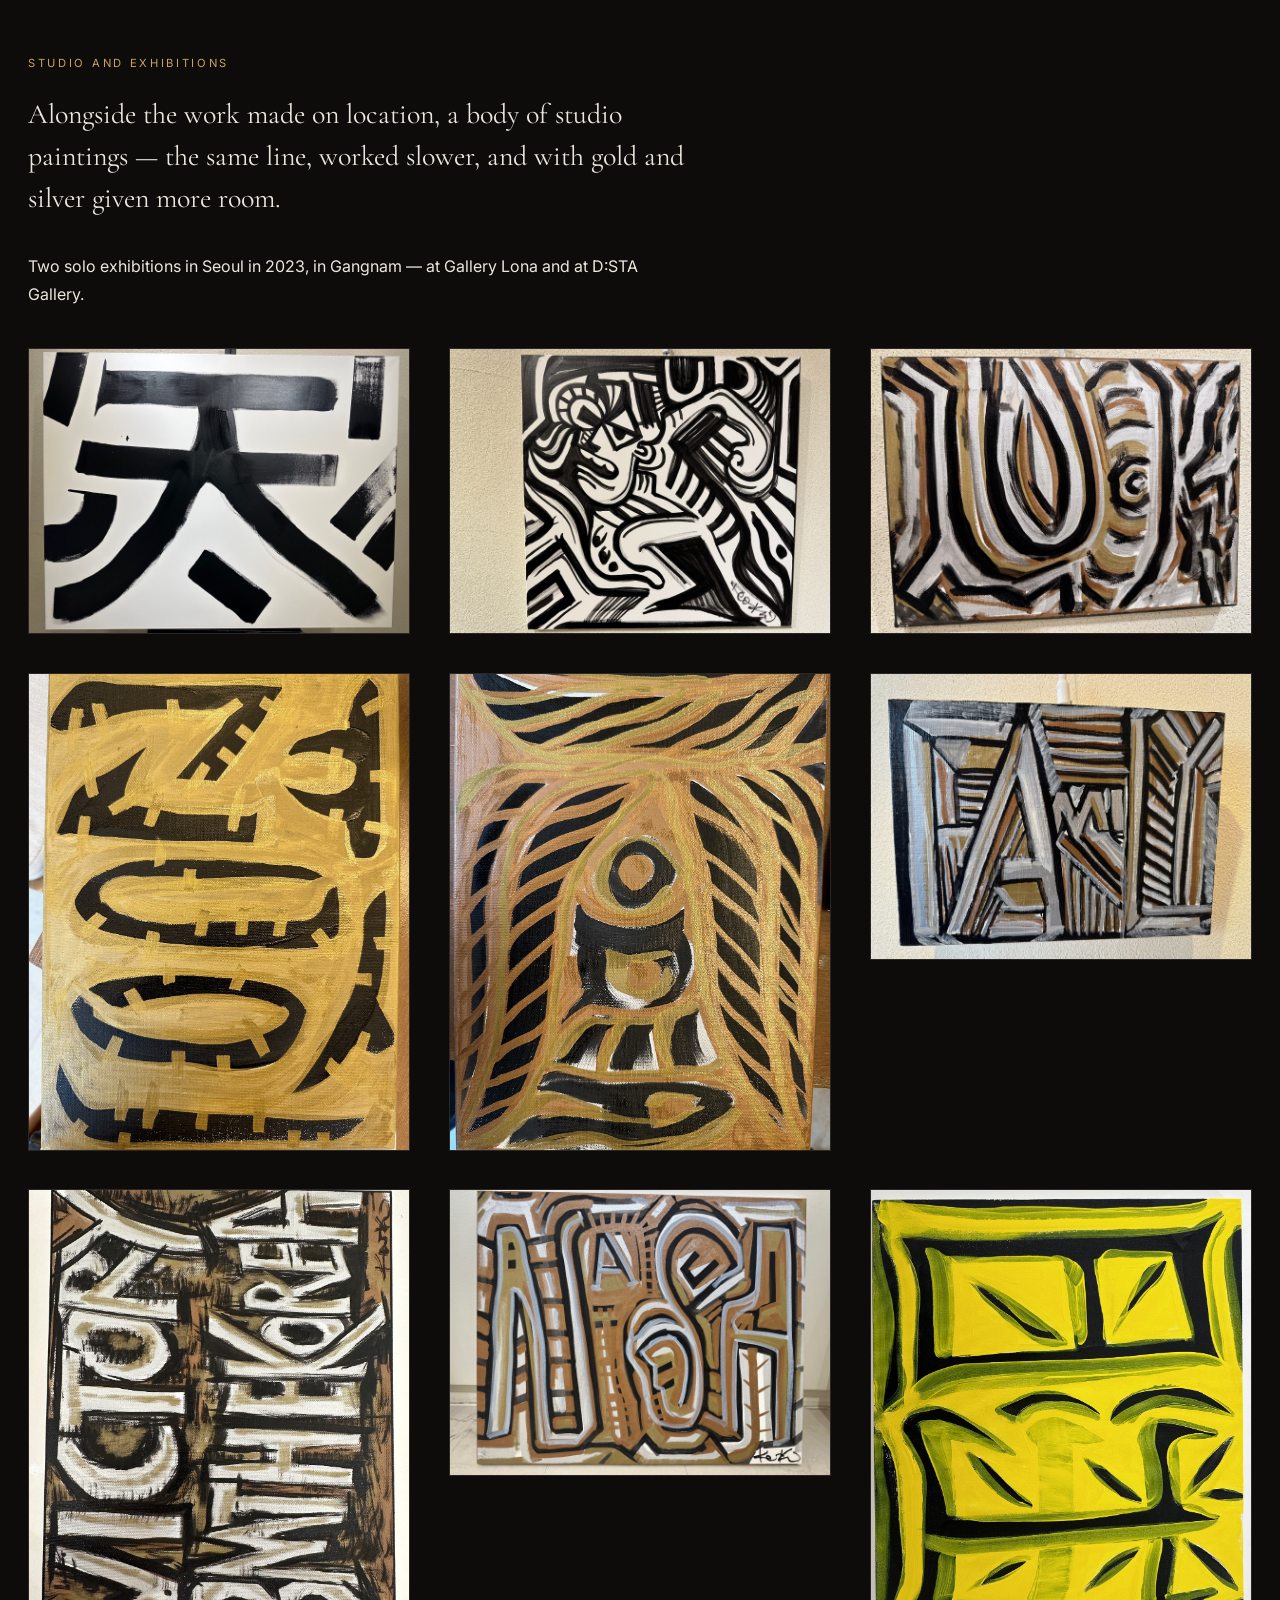
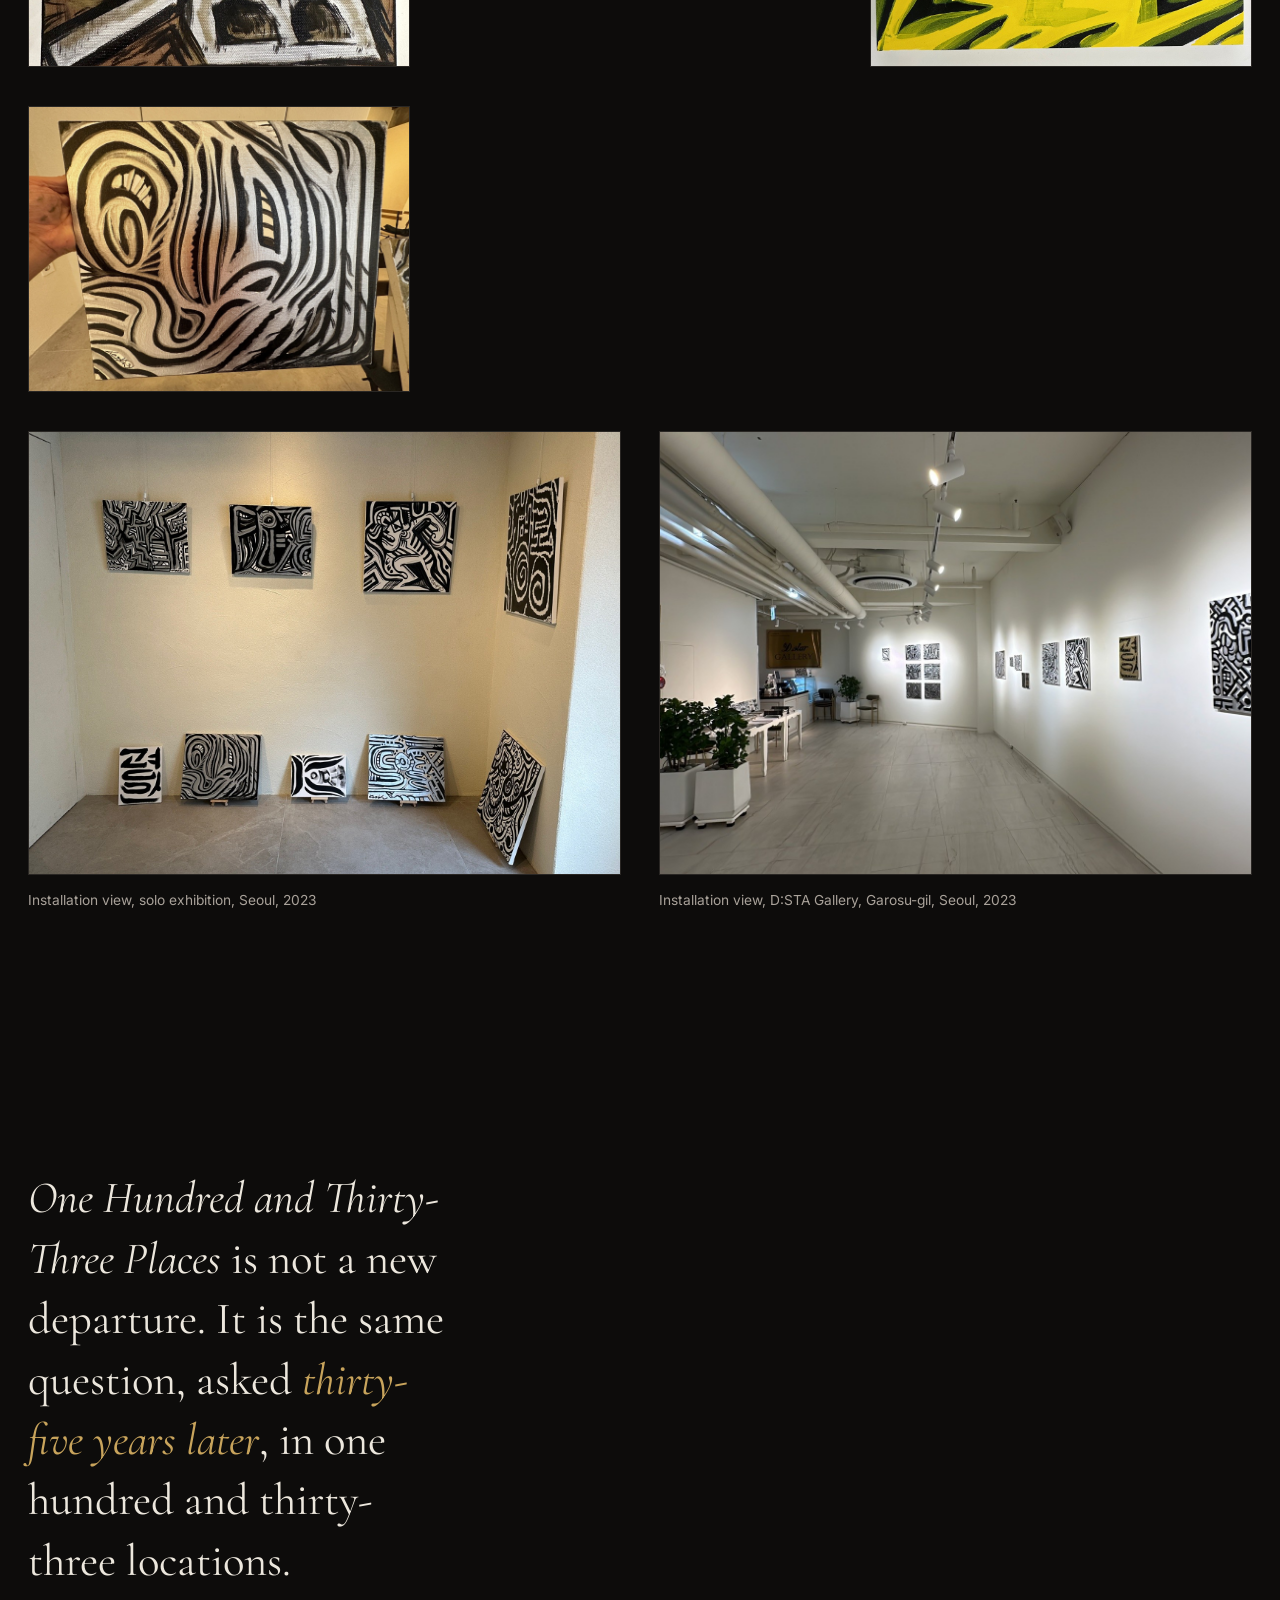
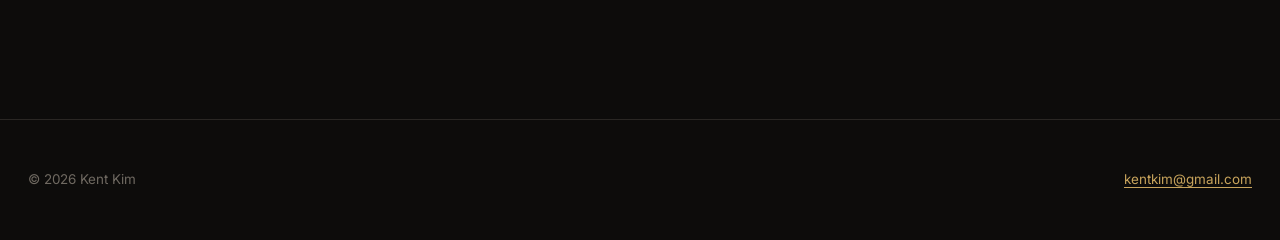
==== commit d12b63a7: "히어로에 그 그림의 영상 링크 · 모바일 가로 스크롤 수정 · 저서 23권 확정 - **히어로 캡션 추가** — 첫 화면 그림이 무엇이고 어디서 그린 것인지(권금성 「Peak」, " ====
--- a/index.html
+++ b/index.html
@@ -39,7 +39,10 @@
     <h1 data-t="hero.h1">I paint in public.</h1>
     <p class="sub" data-t="hero.sub">Black, white, silver and gold. Hangul, Chinese characters and the Roman alphabet enter the same line and lose their borders.</p>
   </div>
-  <p class="cap" id="heroCap"></p>
+  <p class="cap" id="heroCap">
+    <span data-t="hero.cap">Peak · Gwongeumseong, Outer Seoraksan · no. 115 of 133</span><br>
+    <a class="cap-link" href="https://youtube.com/shorts/WBgoisACCSo" target="_blank" rel="noopener" data-t="hero.film">Watch this one being painted →</a>
+  </p>
 </section>
 
 <section>
--- a/styles.css
+++ b/styles.css
@@ -72,8 +72,8 @@
 .rule{height:1px;background:var(--line);border:0;margin:0}
 
 /* ---------- 작품 ---------- */
-.works{display:grid;grid-template-columns:repeat(auto-fill,minmax(300px,1fr));gap:clamp(20px,3vw,44px)}
-.works.wide{grid-template-columns:repeat(auto-fill,minmax(440px,1fr))}
+.works{display:grid;grid-template-columns:repeat(auto-fill,minmax(min(300px,100%),1fr));gap:clamp(20px,3vw,44px)}
+.works.wide{grid-template-columns:repeat(auto-fill,minmax(min(440px,100%),1fr))}
 figure{margin:0}
 .frame{background:var(--bg-2);border:1px solid var(--line);aspect-ratio:4/5;
   display:flex;align-items:center;justify-content:center;overflow:hidden}
@@ -106,12 +106,12 @@
 .leaflet-control-zoom a{background:#1a1815!important;color:#ece7dd!important;border-color:#2a2724!important}
 .map-fallback{padding:28px;color:var(--fg-2);font-size:.92rem}
 .counts{display:flex;flex-wrap:wrap;border:1px solid var(--line);margin:0 0 36px}
-.counts div{flex:1 1 170px;padding:24px 26px;border-inline-end:1px solid var(--line)}
+.counts div{flex:1 1 min(170px,100%);padding:24px 26px;border-inline-end:1px solid var(--line)}
 .counts div:last-child{border-inline-end:0}
 .counts .n{font-family:var(--serif);font-size:2.4rem;line-height:1;display:block;color:var(--gold)}
 .counts .l{font-size:.7rem;letter-spacing:.16em;text-transform:uppercase;color:var(--fg-3);margin-top:10px;display:block}
 /* 장소별 묶음 — 「133」은 장소가 아니라 그림 수라서 두 층으로 보인다 */
-.place-list{display:grid;grid-template-columns:repeat(auto-fill,minmax(330px,1fr));
+.place-list{display:grid;grid-template-columns:repeat(auto-fill,minmax(min(330px,100%),1fr));
   gap:8px 56px;align-items:start}
 .place-group{margin:0 0 30px;padding:0}   /* 전역 section 여백을 지운다 — 이게 없으면 위아래 140px 씩 벌어진다 */
 .pg-name{font-size:1.15rem;color:var(--fg);padding-bottom:8px;border-bottom:1px solid var(--line)}
@@ -150,8 +150,9 @@
 
 
 @media (max-width:640px){
-  .site-head .wrap{gap:14px;min-height:60px}
-  .site-nav{gap:16px}
+  .site-head .wrap{gap:10px;min-height:60px;flex-wrap:wrap;padding-block:10px}
+  .site-nav{gap:14px;flex-wrap:wrap;margin-inline-start:0;order:3;width:100%}
+  .site-nav a{font-size:.68rem;letter-spacing:.12em}
   .place-list{grid-template-columns:1fr}
   .cv li{grid-template-columns:82px 1fr;gap:14px}
 }
@@ -171,12 +172,21 @@
 .leaflet-container a.leaflet-popup-close-button{color:#6f6961}
 
 /* ---------- 제안 페이지: 카드 ---------- */
-.grid-3-cols{display:grid;grid-template-columns:repeat(auto-fit,minmax(260px,1fr));gap:1px;
+.grid-3-cols{display:grid;grid-template-columns:repeat(auto-fit,minmax(min(260px,100%),1fr));gap:1px;
   background:var(--line);border:1px solid var(--line);margin-top:34px}
-.grid-2-cols{display:grid;grid-template-columns:repeat(auto-fit,minmax(340px,1fr));
+.grid-2-cols{display:grid;grid-template-columns:repeat(auto-fit,minmax(min(340px,100%),1fr));
   gap:clamp(34px,5vw,72px);align-items:start}
 .card{background:var(--bg);padding:clamp(26px,3vw,38px)}
 .card-n{font-family:var(--serif);font-size:.9rem;color:var(--gold);letter-spacing:.1em;
   display:block;margin-bottom:14px}
 .card h3{margin-bottom:12px}
 .card p{color:var(--fg-2);font-size:.92rem;margin:0}
+
+/* 히어로 캡션 — 첫 화면의 그림이 무엇이고 어디서 그렸는지, 그리고 그 영상으로 바로 간다 */
+.hero .cap{line-height:1.7;text-shadow:0 1px 12px rgba(0,0,0,.9)}
+.hero .cap-link{color:var(--gold);text-decoration:none;border-bottom:1px solid currentColor;
+  font-size:.74rem;letter-spacing:.08em}
+.hero .cap-link:hover{color:#e0c384}
+@media (max-width:640px){
+  .hero .cap{position:static;text-align:start;padding:0 28px;margin-top:18px}
+}
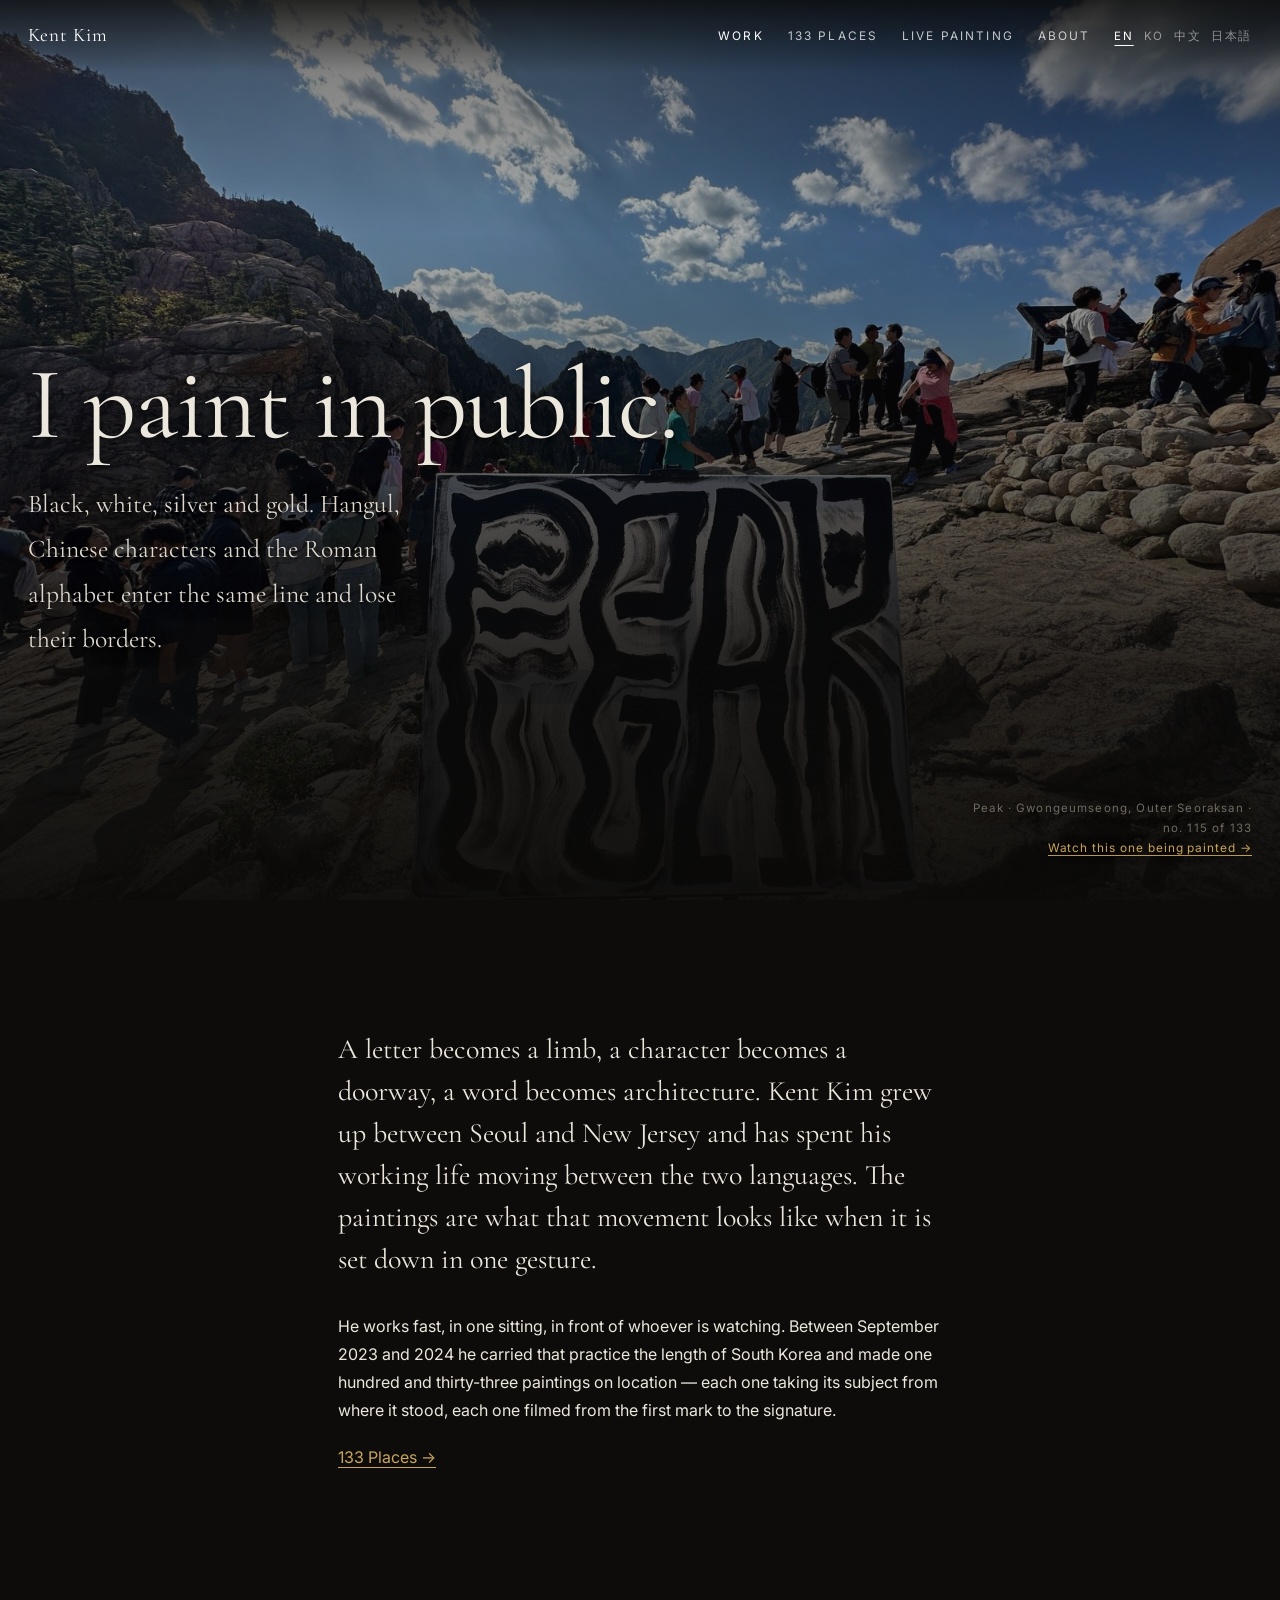
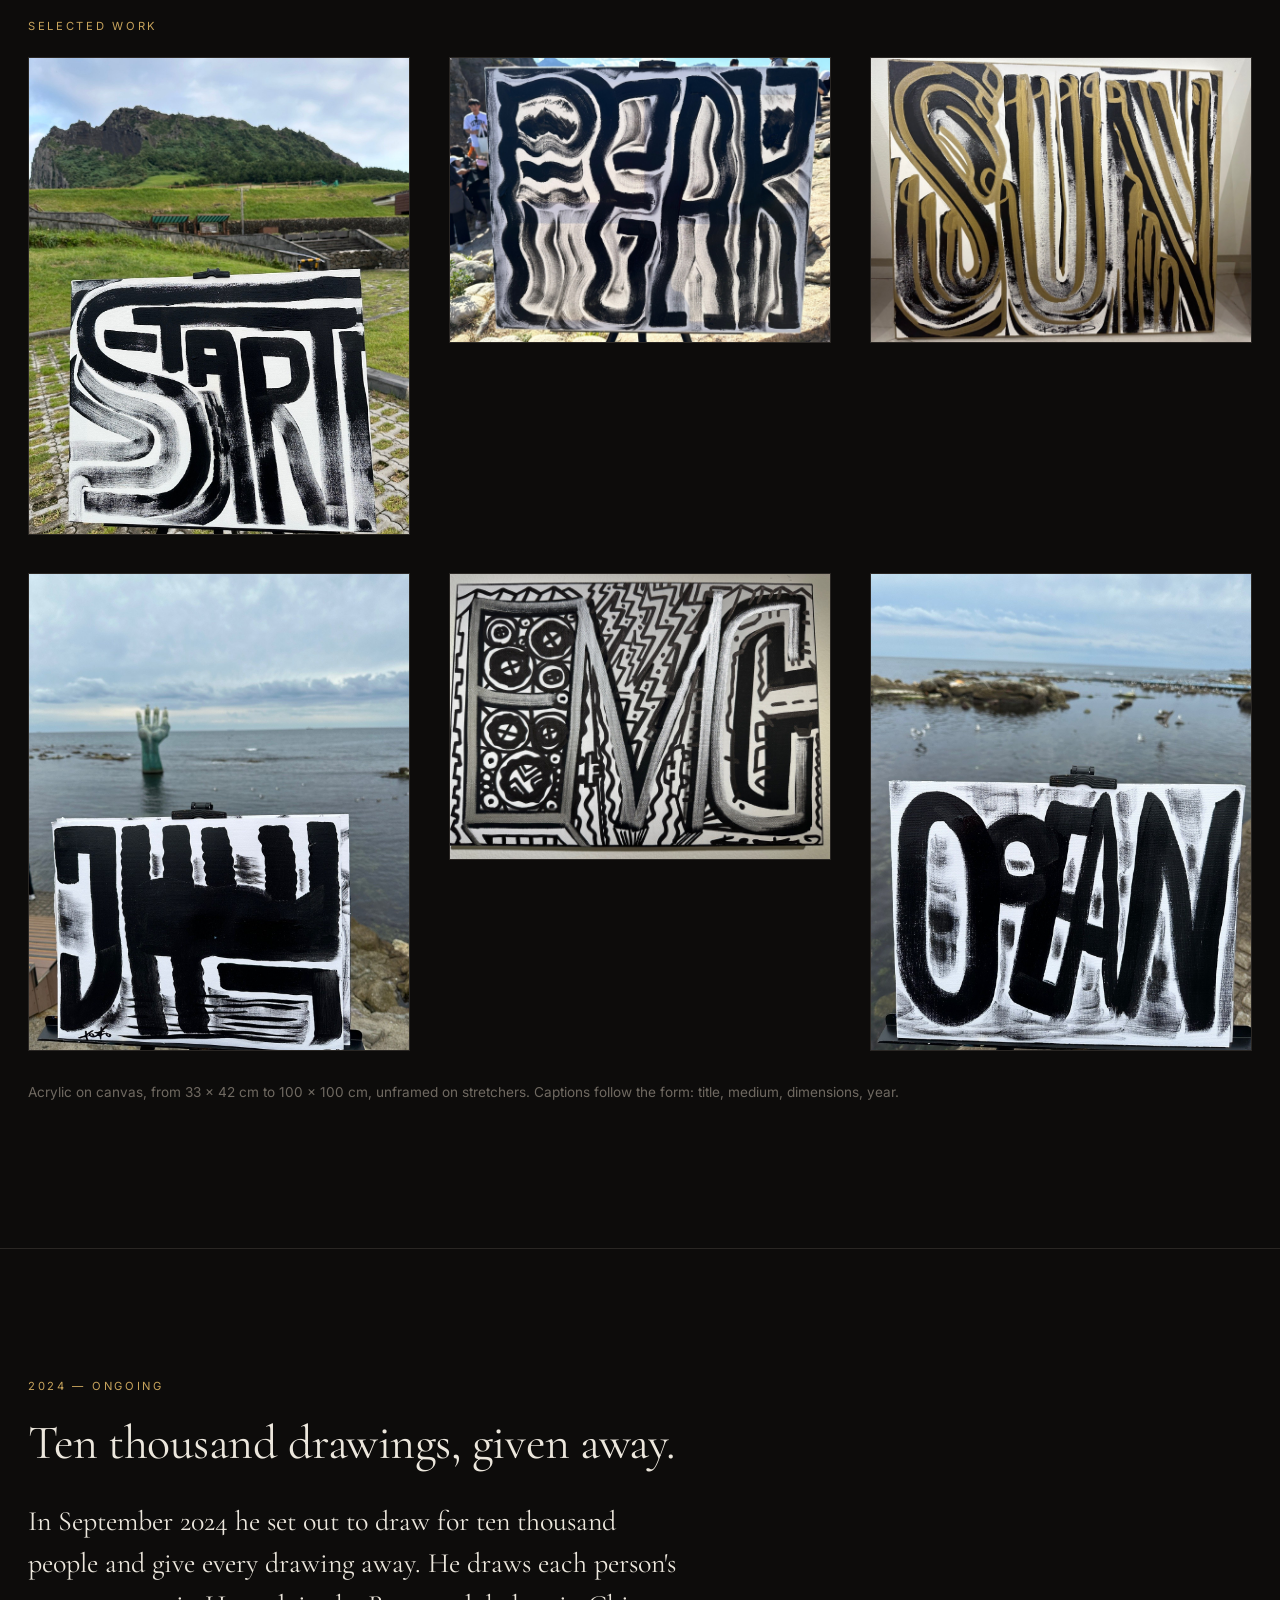
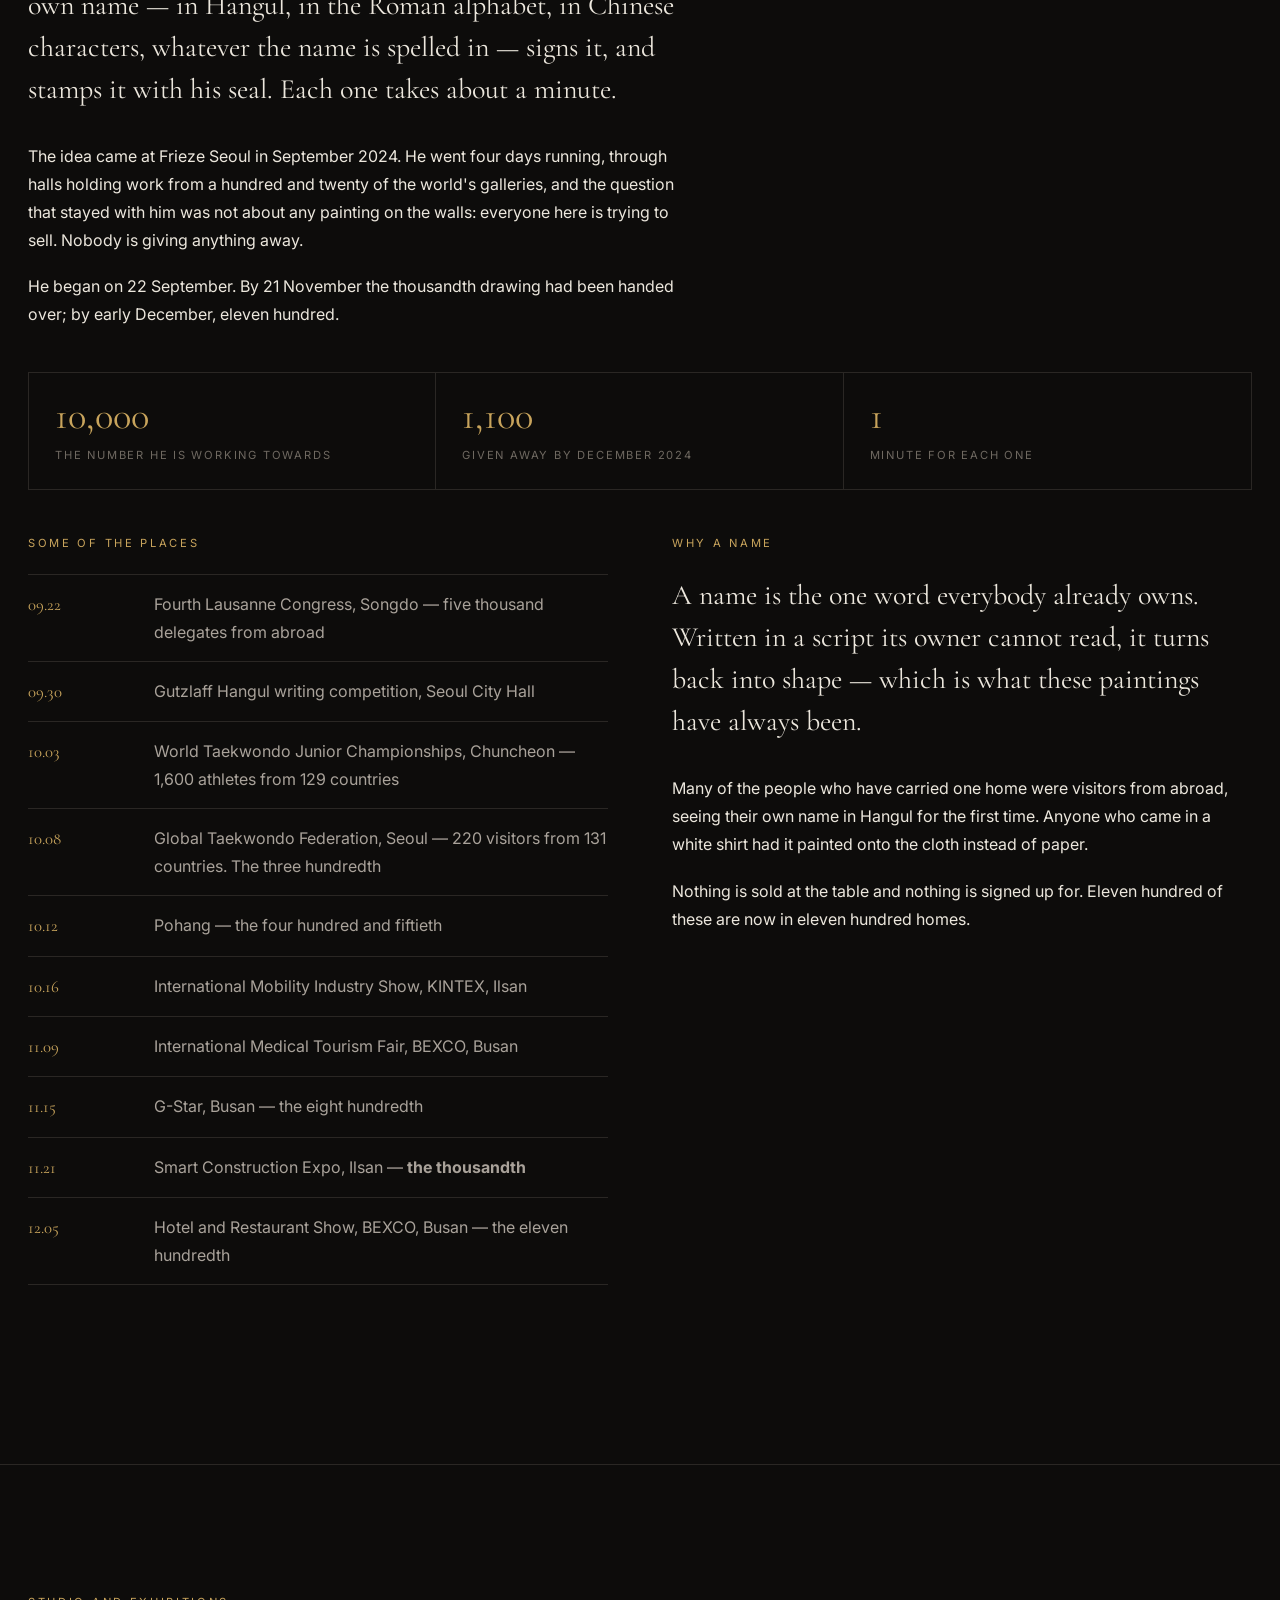
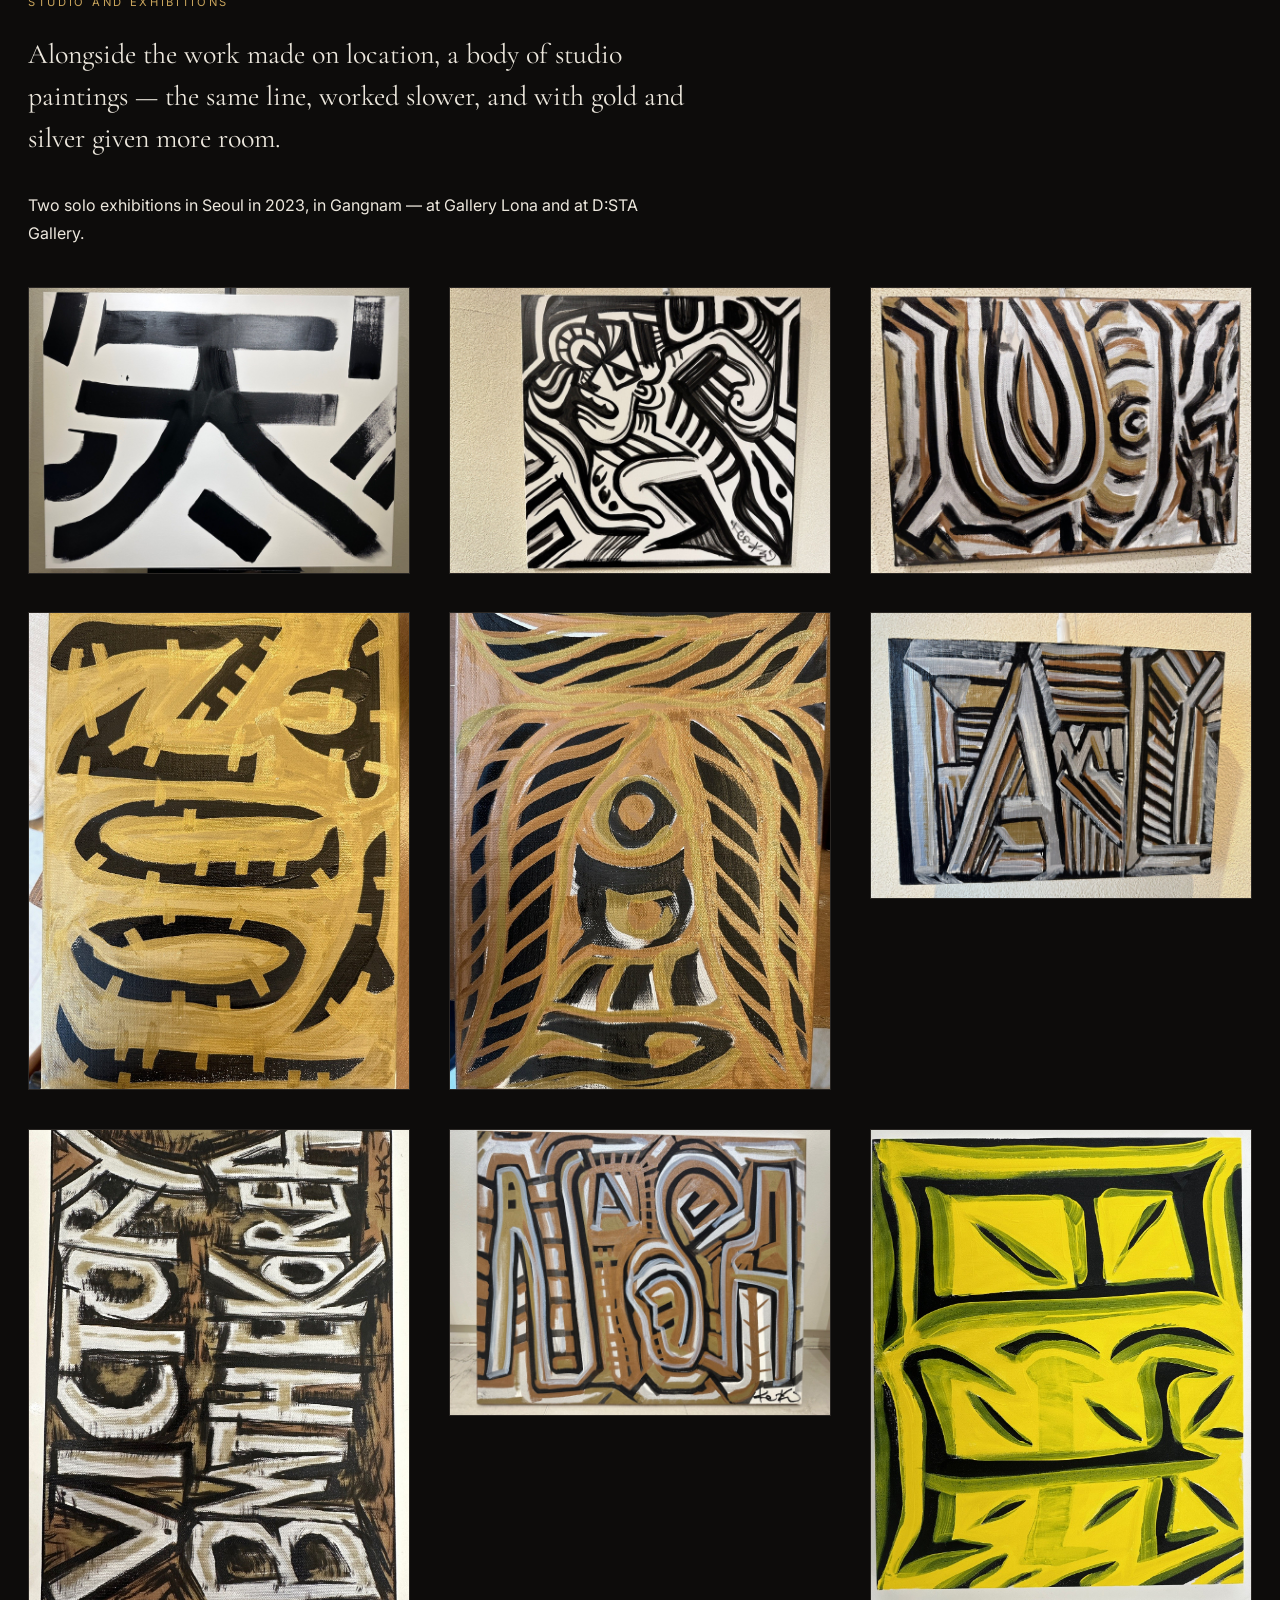
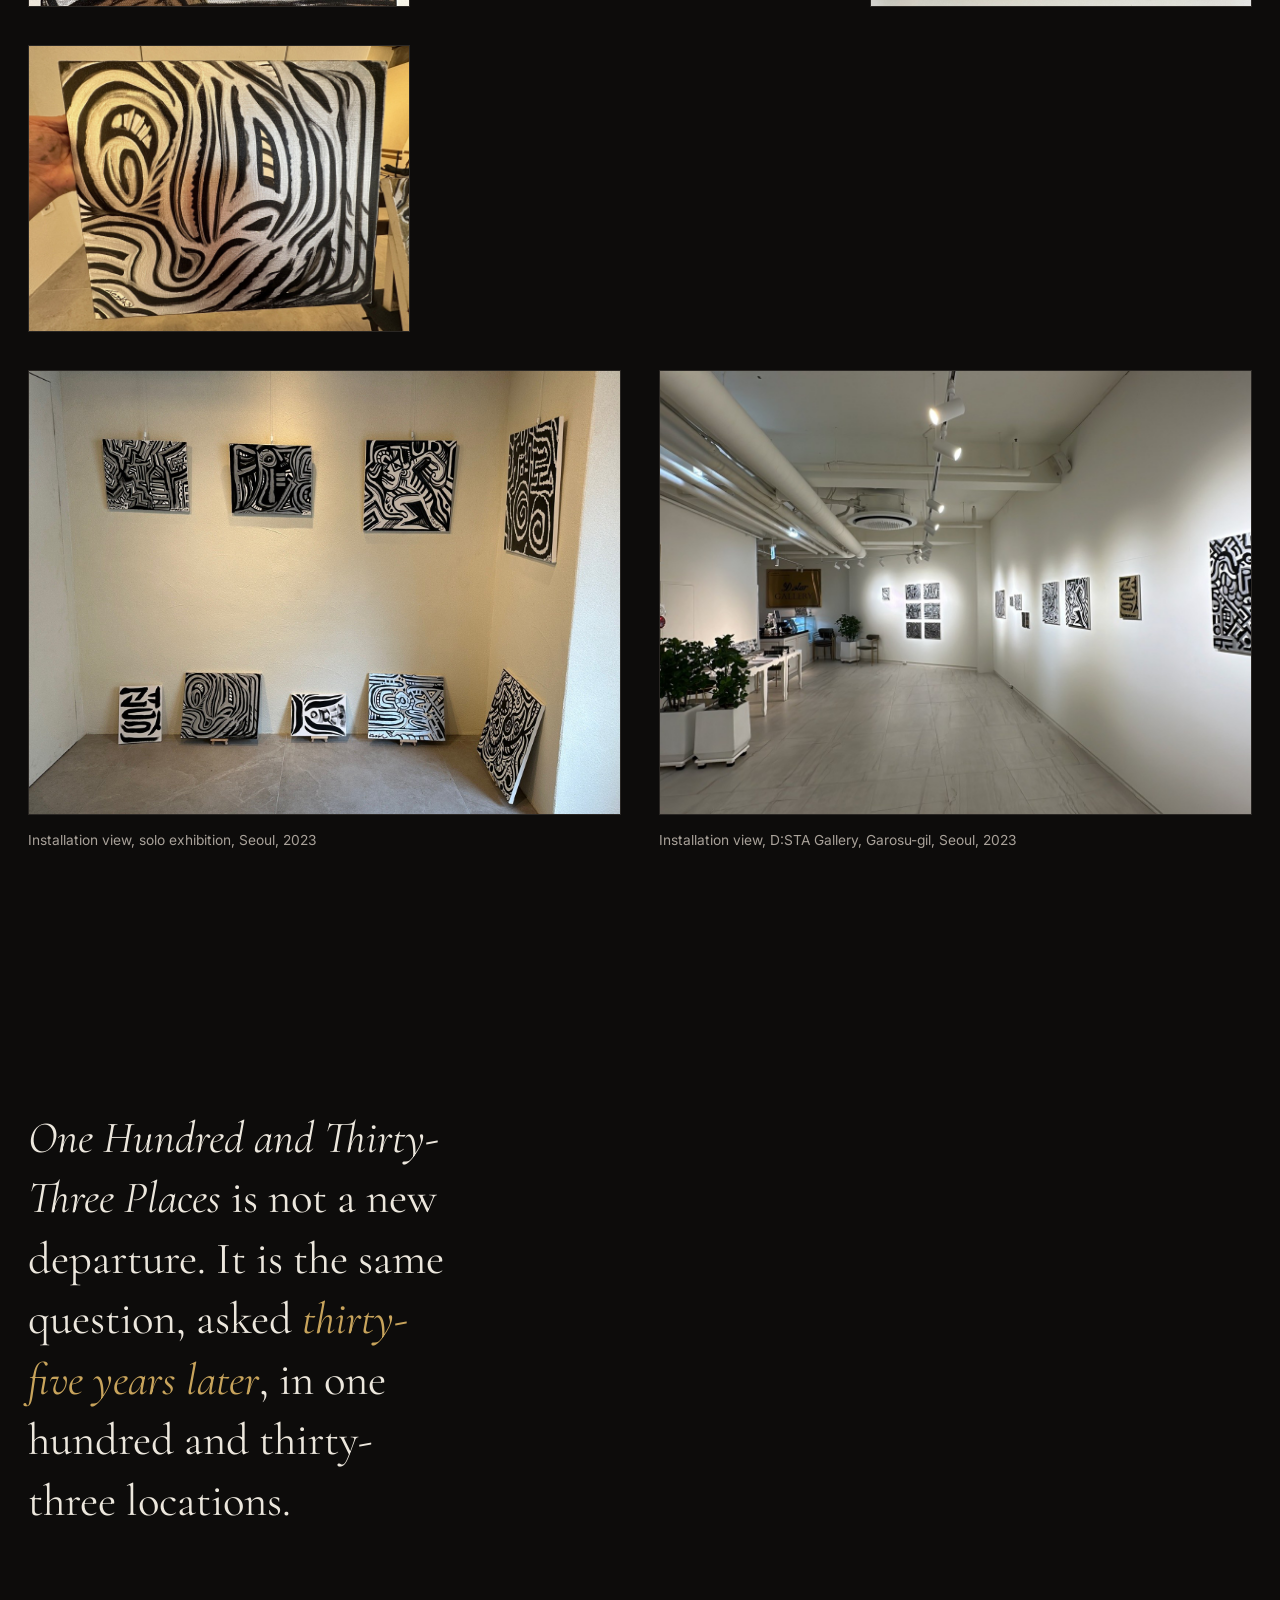
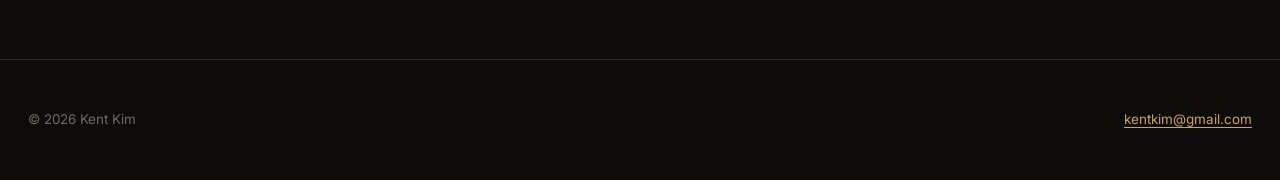
==== commit f7172bb6: "중국어·일본어 추가 — 4개 국어(EN·KO·ZH·JA) - `i18n.js` 에 `ZH`(간체)·`JA` 를 더했다. **구조는 그대로 두고 지도만 추가**해서   기존 한국어를" ====
--- a/index.html
+++ b/index.html
@@ -27,6 +27,8 @@
     <div class="lang-toggle" role="group" aria-label="Language">
       <button type="button" data-lang="en" aria-pressed="true">EN</button>
       <button type="button" data-lang="ko" aria-pressed="false">KO</button>
+      <button type="button" data-lang="zh" aria-pressed="false">中文</button>
+      <button type="button" data-lang="ja" aria-pressed="false">日本語</button>
     </div>
   </div>
 </header>
@@ -93,7 +95,6 @@
         <ul class="cv">
           <li><span class="yr">09.22</span><span class="ev" data-t="dream.d1">Fourth Lausanne Congress, Songdo — five thousand delegates from abroad</span></li>
           <li><span class="yr">09.30</span><span class="ev" data-t="dream.d2">Gutzlaff Hangul writing competition, Seoul City Hall</span></li>
-          <li><span class="yr">10.02</span><span class="ev" data-t="dream.d3">Tong-In Gallery, Insa-dong, in its hundredth year</span></li>
           <li><span class="yr">10.03</span><span class="ev" data-t="dream.d4">World Taekwondo Junior Championships, Chuncheon — 1,600 athletes from 129 countries</span></li>
           <li><span class="yr">10.08</span><span class="ev" data-t="dream.d5">Global Taekwondo Federation, Seoul — 220 visitors from 131 countries. The three hundredth</span></li>
           <li><span class="yr">10.12</span><span class="ev" data-t="dream.d6">Pohang — the four hundred and fiftieth</span></li>
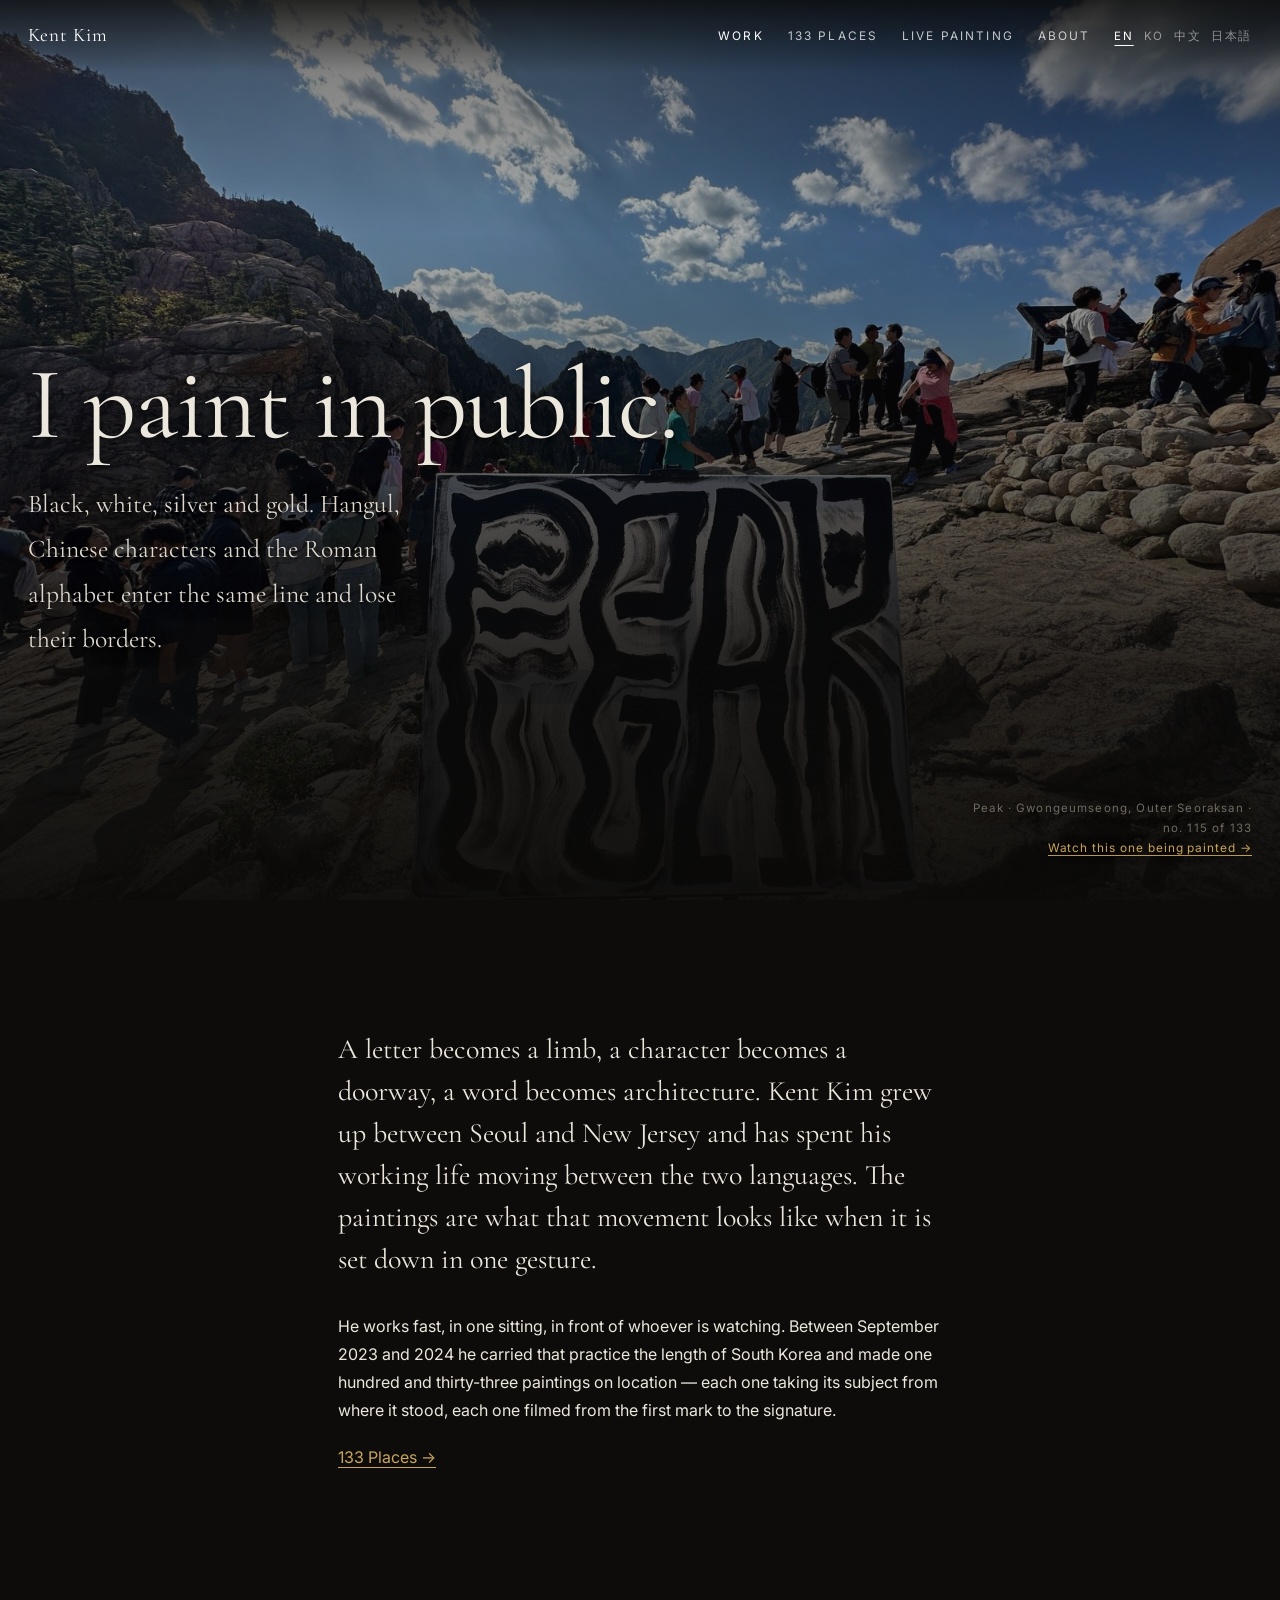
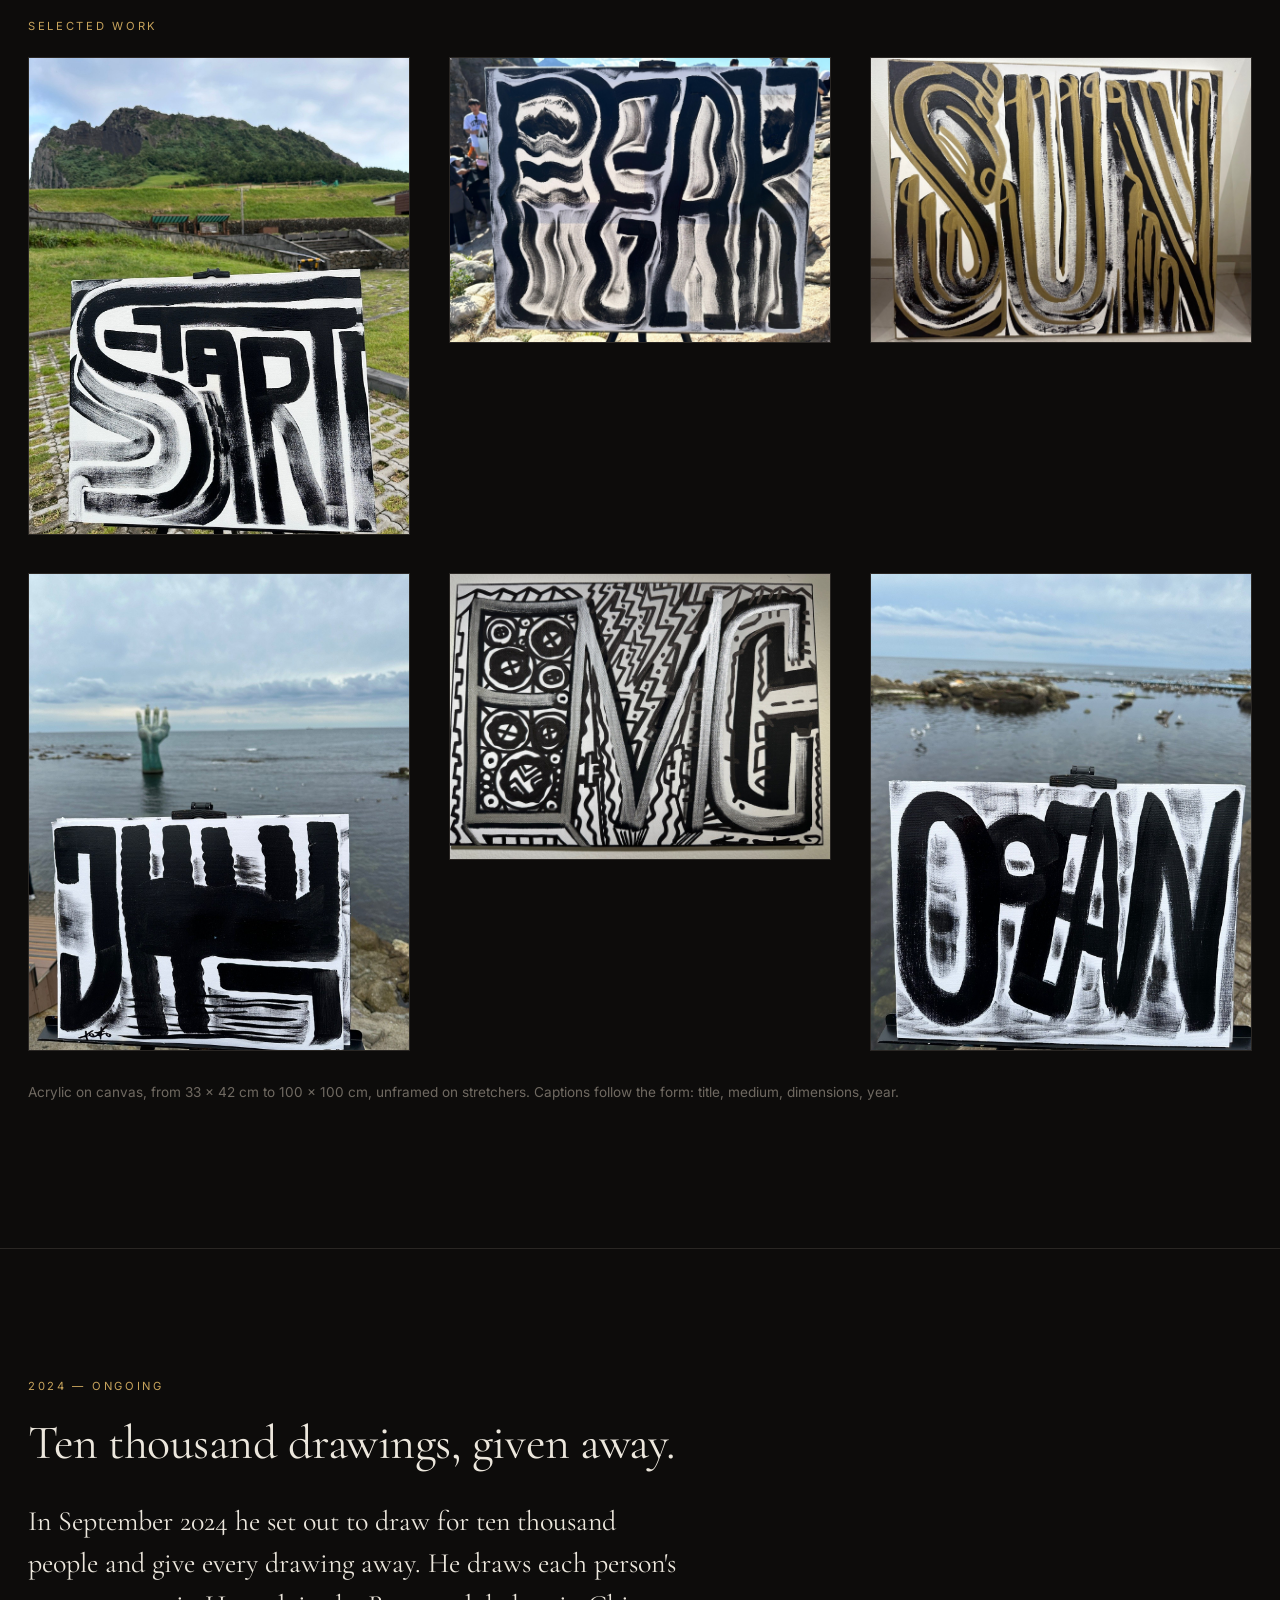
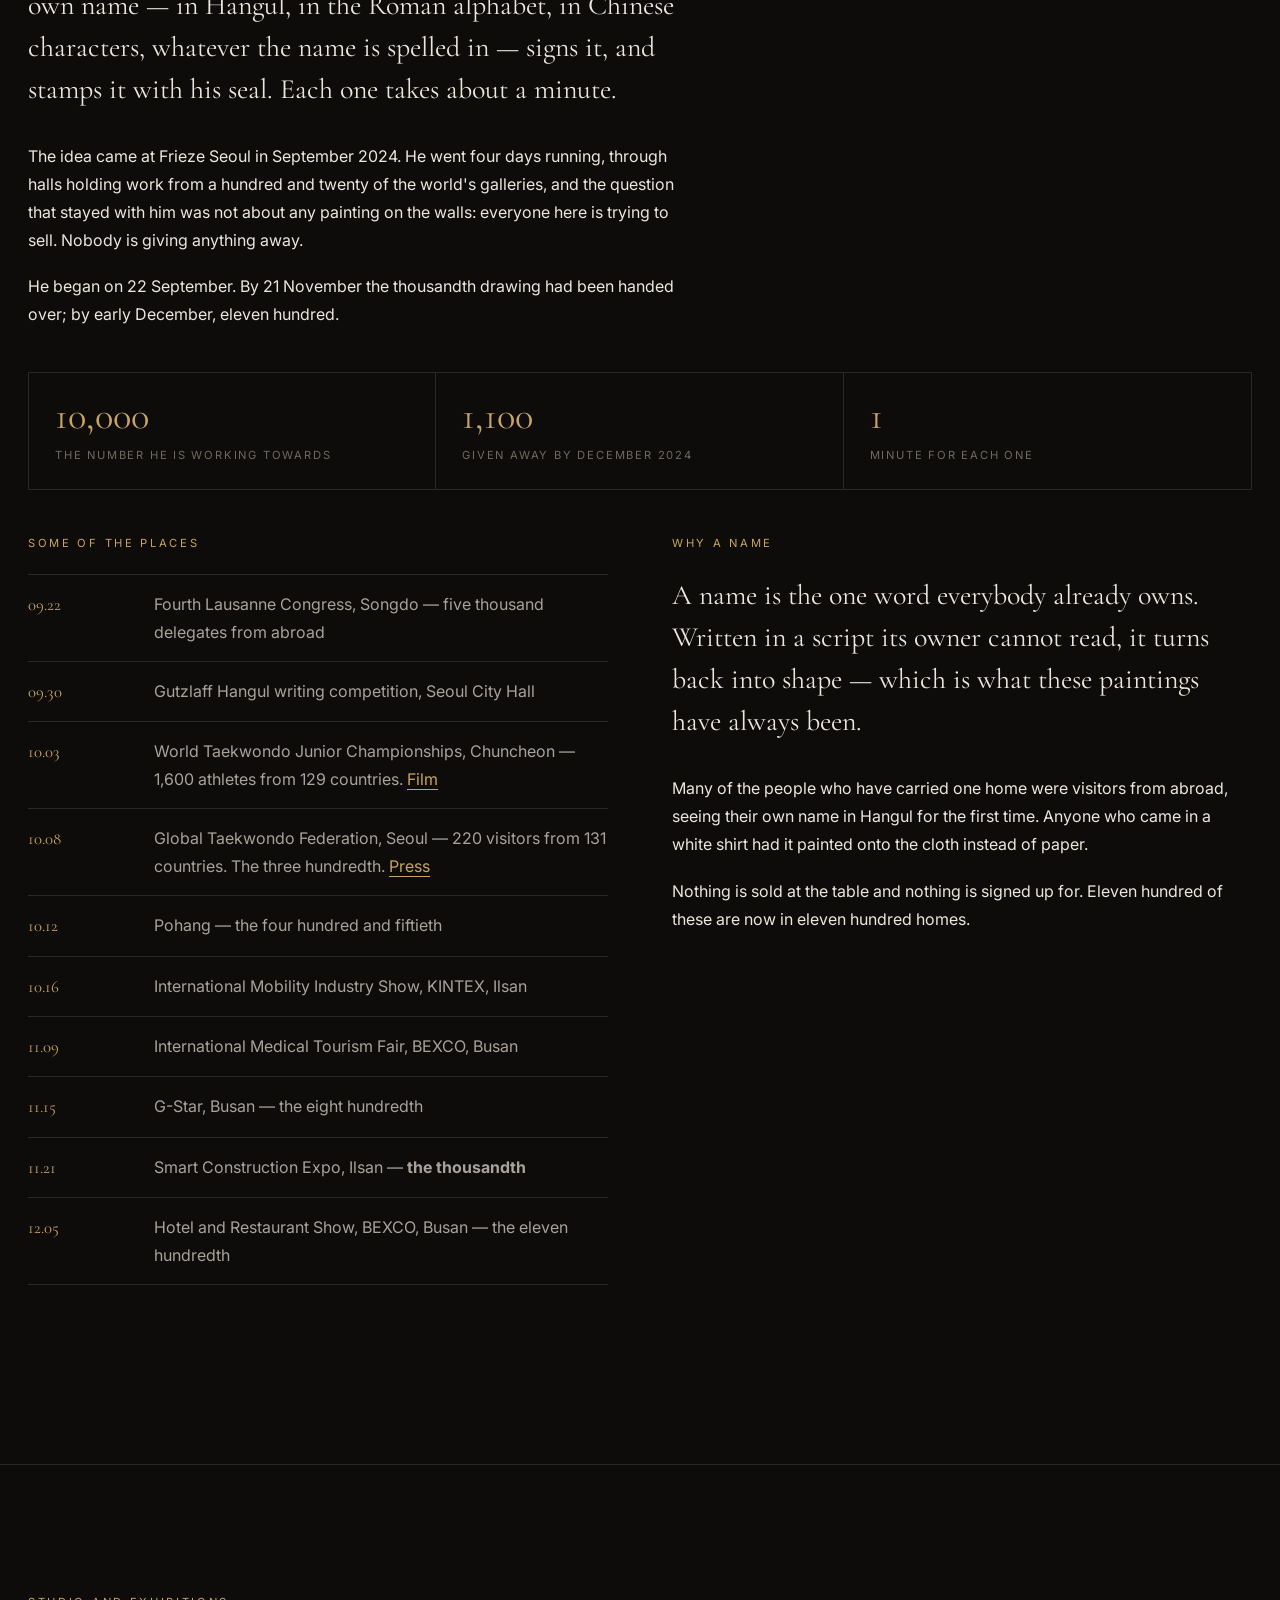
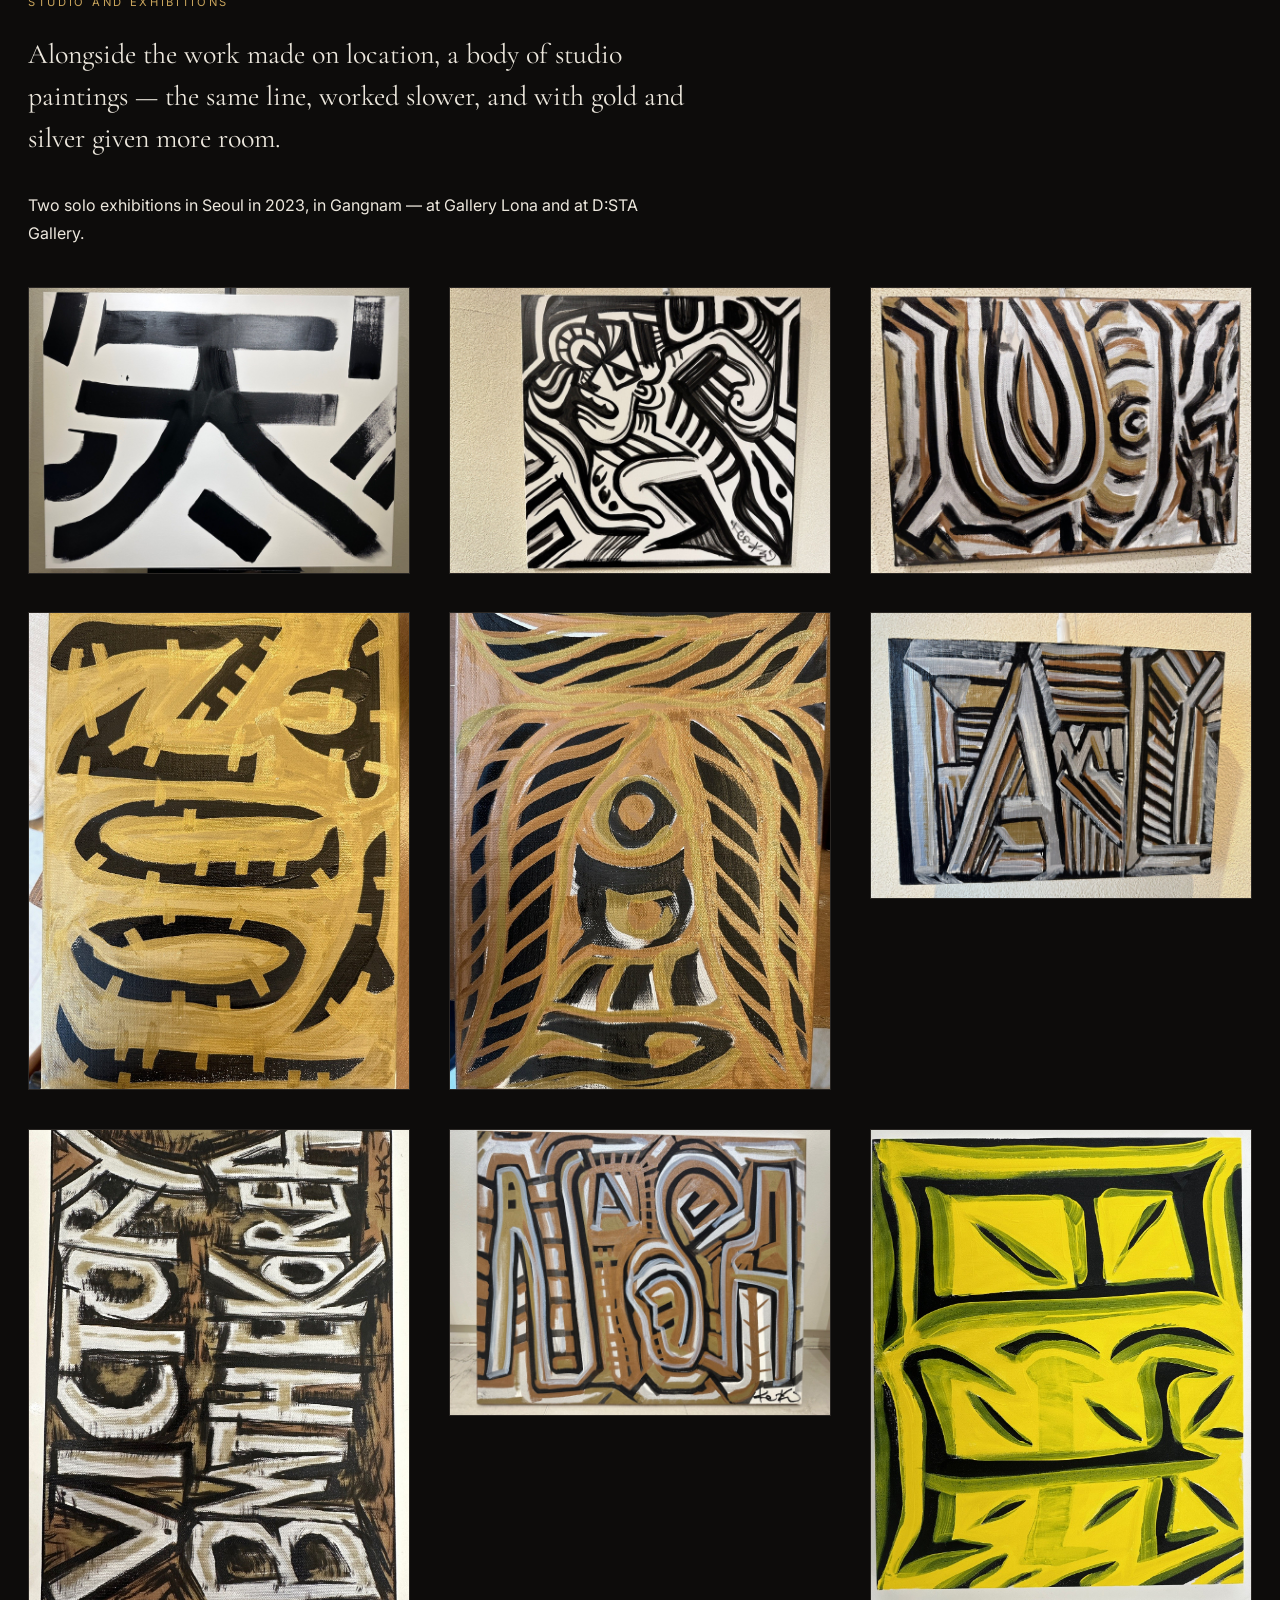
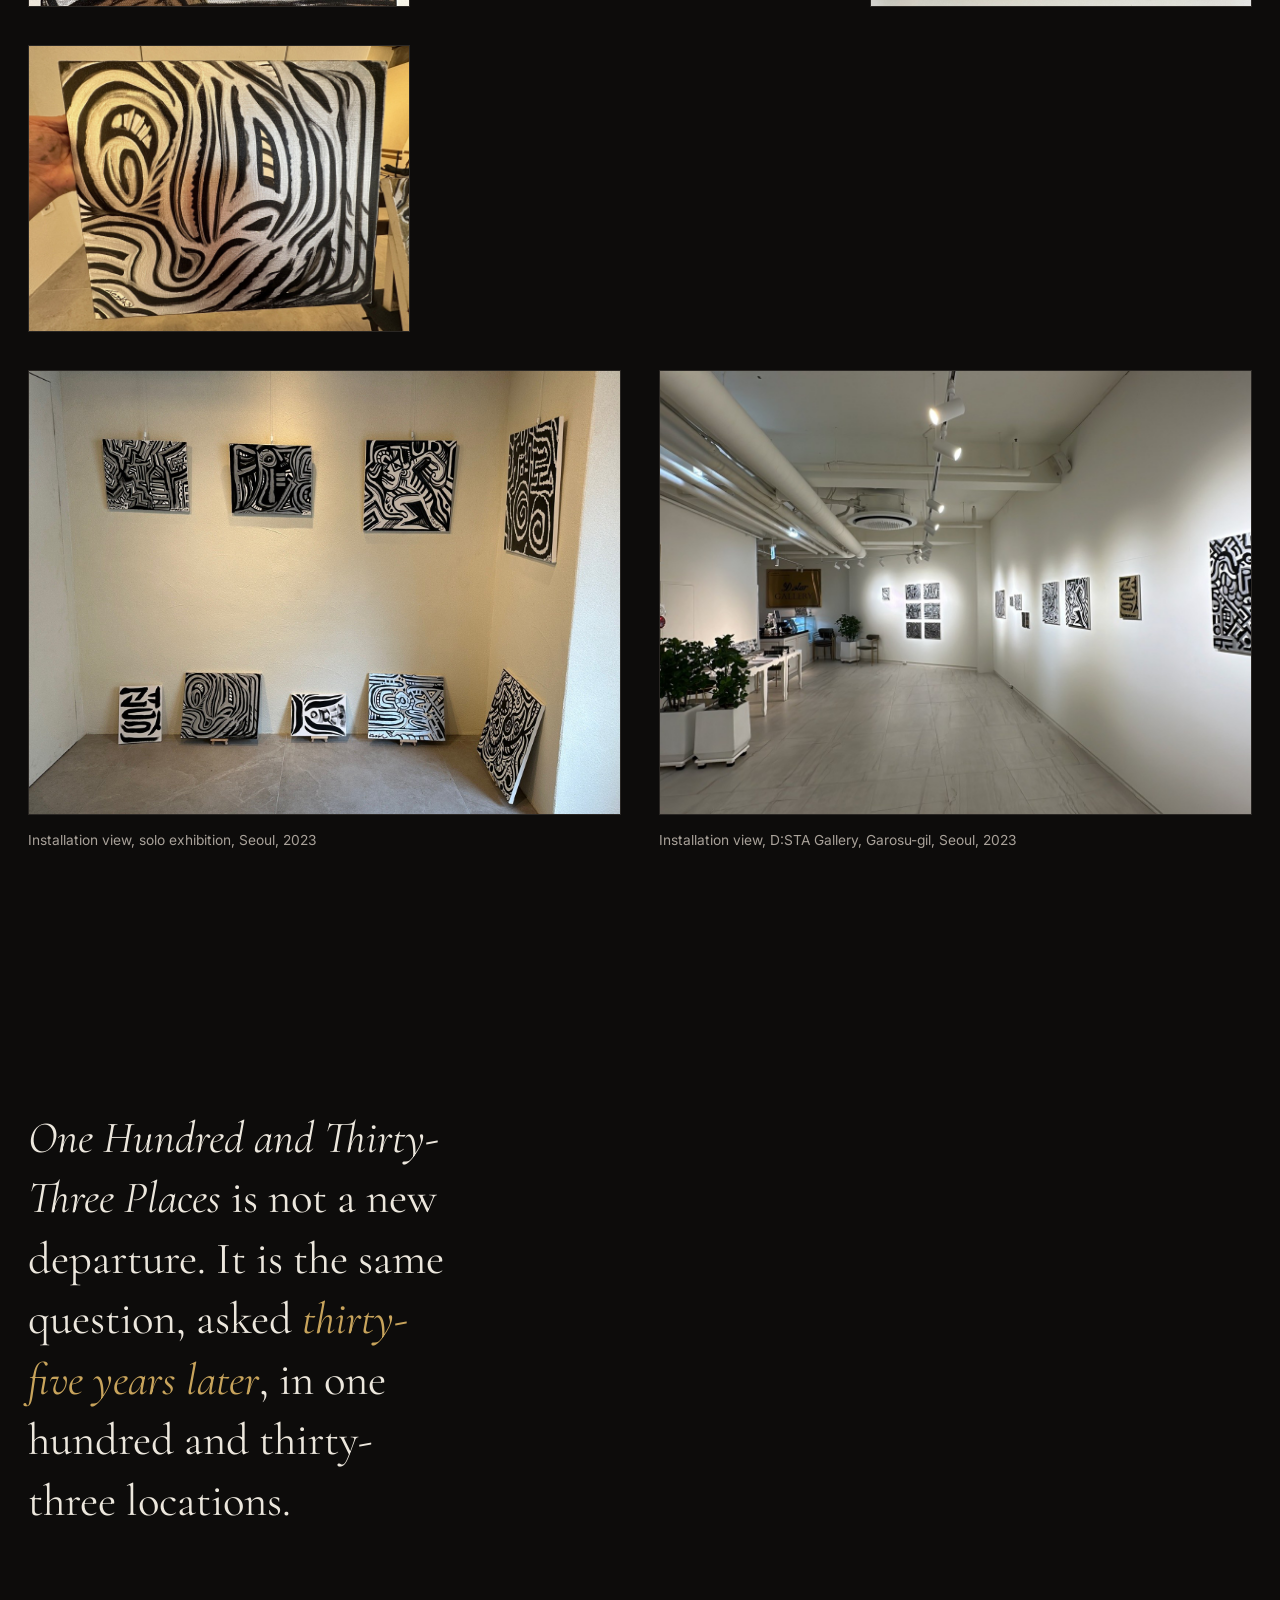
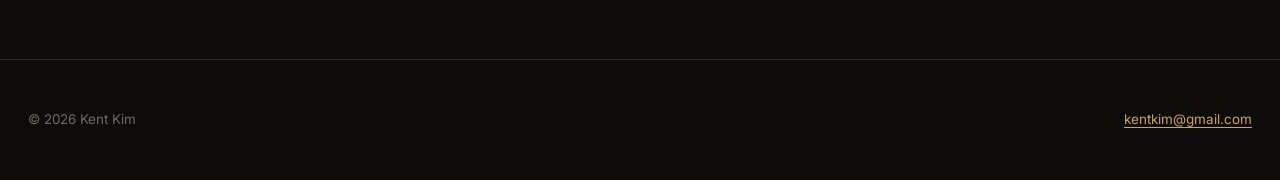
==== commit 8aa581ec: "그림 드림에 기사·영상 링크 — 주장을 증거로 바꾼다 「1,100명에게 그렸다」는 주장이고, 링크는 증거다. 아카이브에서 라벨 스캔이 하는 역할과 같다.  - 글로벌태권도연맹(13" ====
--- a/index.html
+++ b/index.html
@@ -36,7 +36,7 @@
 <main>
 
 <section class="hero" id="hero">
-  <div class="hero-img" data-img="assets/works/hero.jpg" data-hero="1"></div>
+  <div class="hero-img" data-img="assets/works/hero.jpg" data-hero="1" data-video="assets/works/hero.mp4"></div>
   <div class="wrap">
     <h1 data-t="hero.h1">I paint in public.</h1>
     <p class="sub" data-t="hero.sub">Black, white, silver and gold. Hangul, Chinese characters and the Roman alphabet enter the same line and lose their borders.</p>
@@ -95,8 +95,8 @@
         <ul class="cv">
           <li><span class="yr">09.22</span><span class="ev" data-t="dream.d1">Fourth Lausanne Congress, Songdo — five thousand delegates from abroad</span></li>
           <li><span class="yr">09.30</span><span class="ev" data-t="dream.d2">Gutzlaff Hangul writing competition, Seoul City Hall</span></li>
-          <li><span class="yr">10.03</span><span class="ev" data-t="dream.d4">World Taekwondo Junior Championships, Chuncheon — 1,600 athletes from 129 countries</span></li>
-          <li><span class="yr">10.08</span><span class="ev" data-t="dream.d5">Global Taekwondo Federation, Seoul — 220 visitors from 131 countries. The three hundredth</span></li>
+          <li><span class="yr">10.03</span><span class="ev" data-t="dream.d4">World Taekwondo Junior Championships, Chuncheon — 1,600 athletes from 129 countries. <a class="link" href="https://youtu.be/s0fXIJmPAX8" target="_blank" rel="noopener">Film</a></span></li>
+          <li><span class="yr">10.08</span><span class="ev" data-t="dream.d5">Global Taekwondo Federation, Seoul — 220 visitors from 131 countries. The three hundredth. <a class="link" href="https://n.news.naver.com/article/008/0005094175?sid=103" target="_blank" rel="noopener">Press</a></span></li>
           <li><span class="yr">10.12</span><span class="ev" data-t="dream.d6">Pohang — the four hundred and fiftieth</span></li>
           <li><span class="yr">10.16</span><span class="ev" data-t="dream.d7">International Mobility Industry Show, KINTEX, Ilsan</span></li>
           <li><span class="yr">11.09</span><span class="ev" data-t="dream.d8">International Medical Tourism Fair, BEXCO, Busan</span></li>
--- a/styles.css
+++ b/styles.css
@@ -190,3 +190,6 @@
 @media (max-width:640px){
   .hero .cap{position:static;text-align:start;padding:0 28px;margin-top:18px}
 }
+
+/* 히어로 영상 — 사진 위에 겹쳐 깔린다. 파일이 없으면 이 요소 자체가 생기지 않는다. */
+.hero-video{position:absolute;inset:0;width:100%;height:100%;object-fit:cover;opacity:.92}
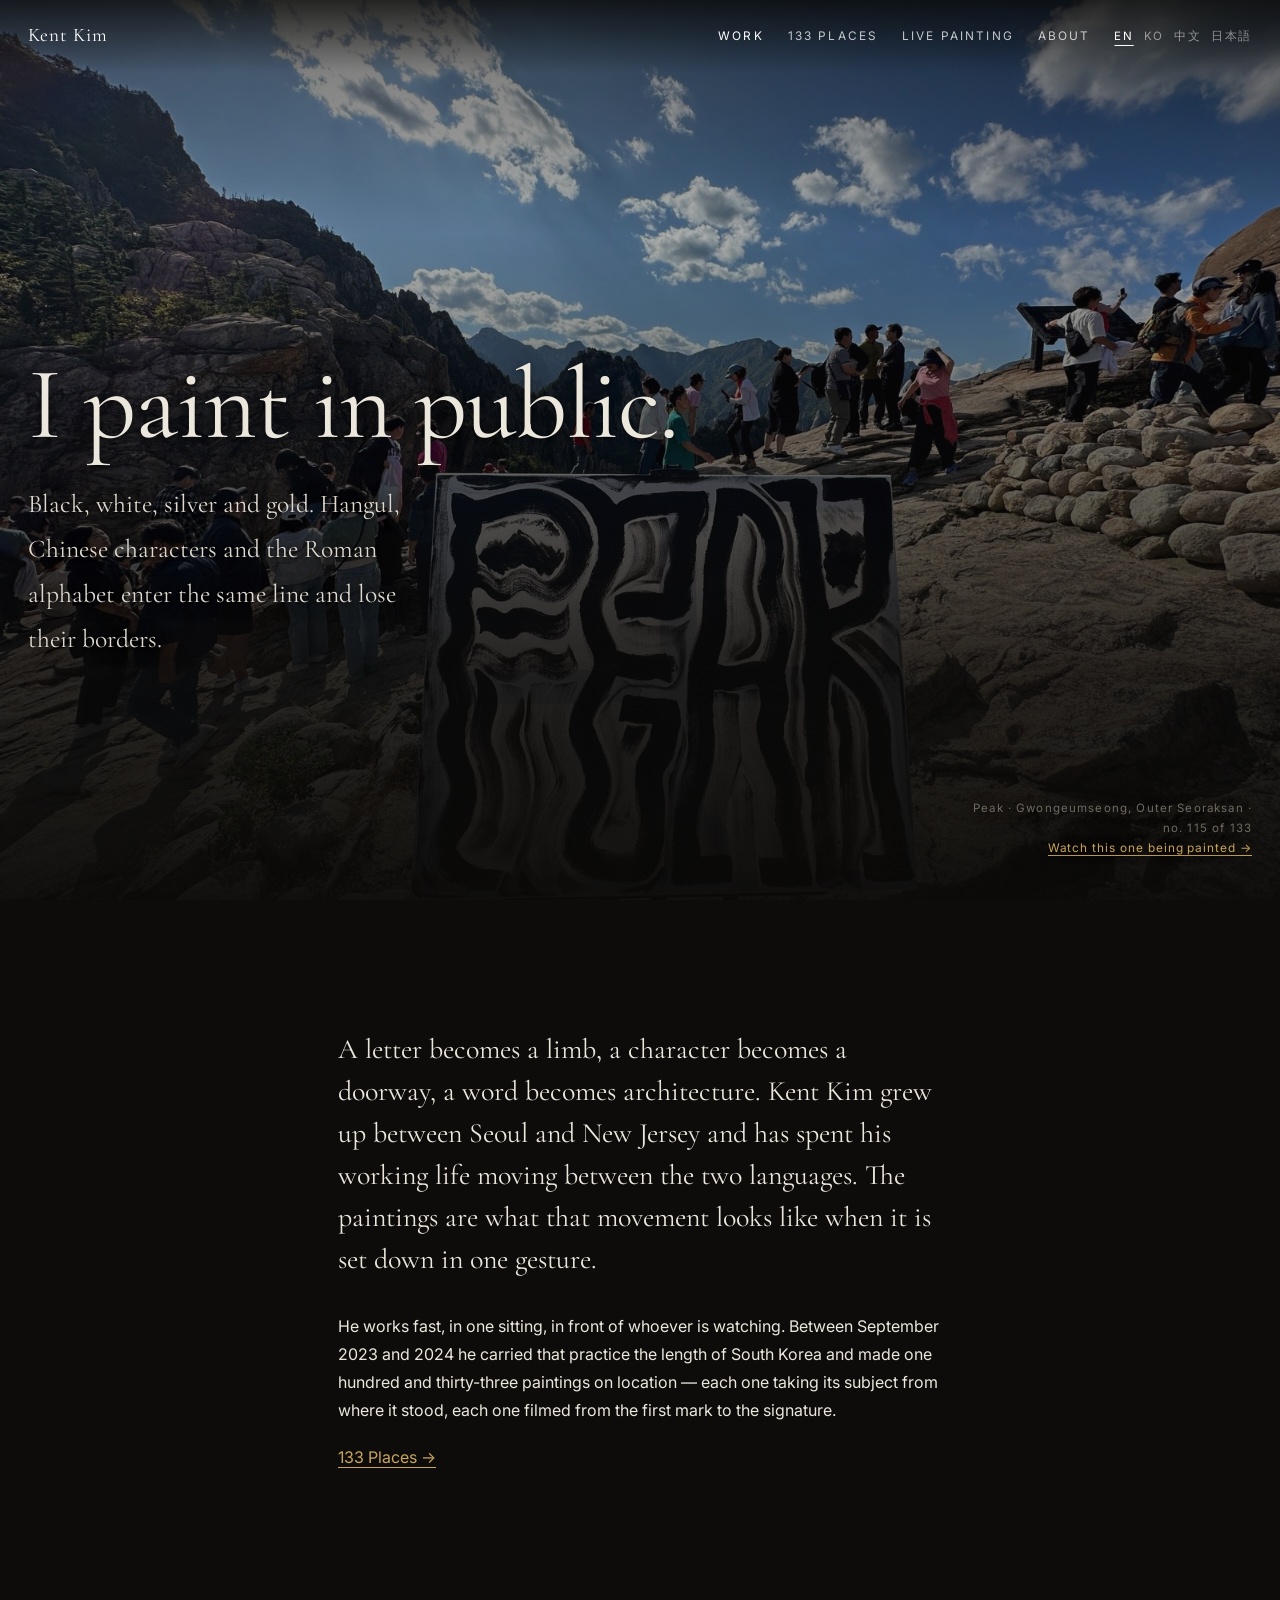
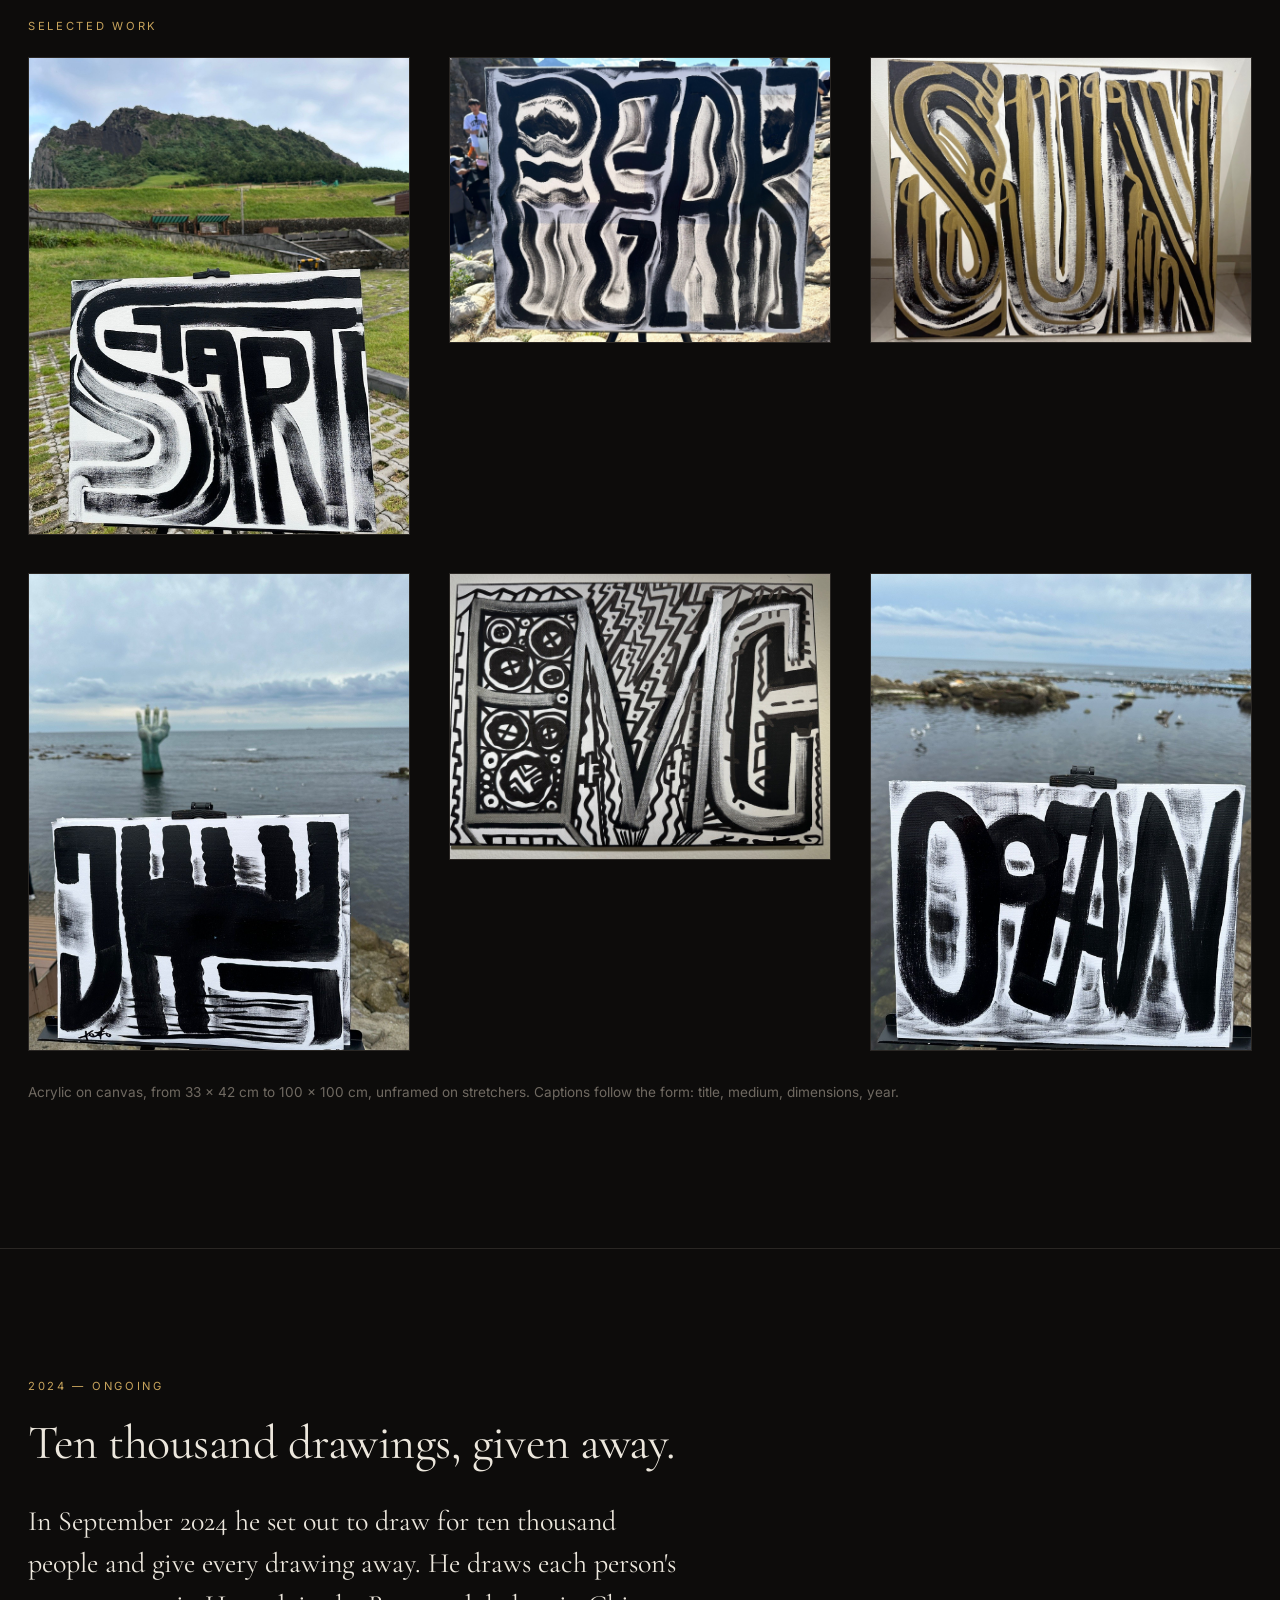
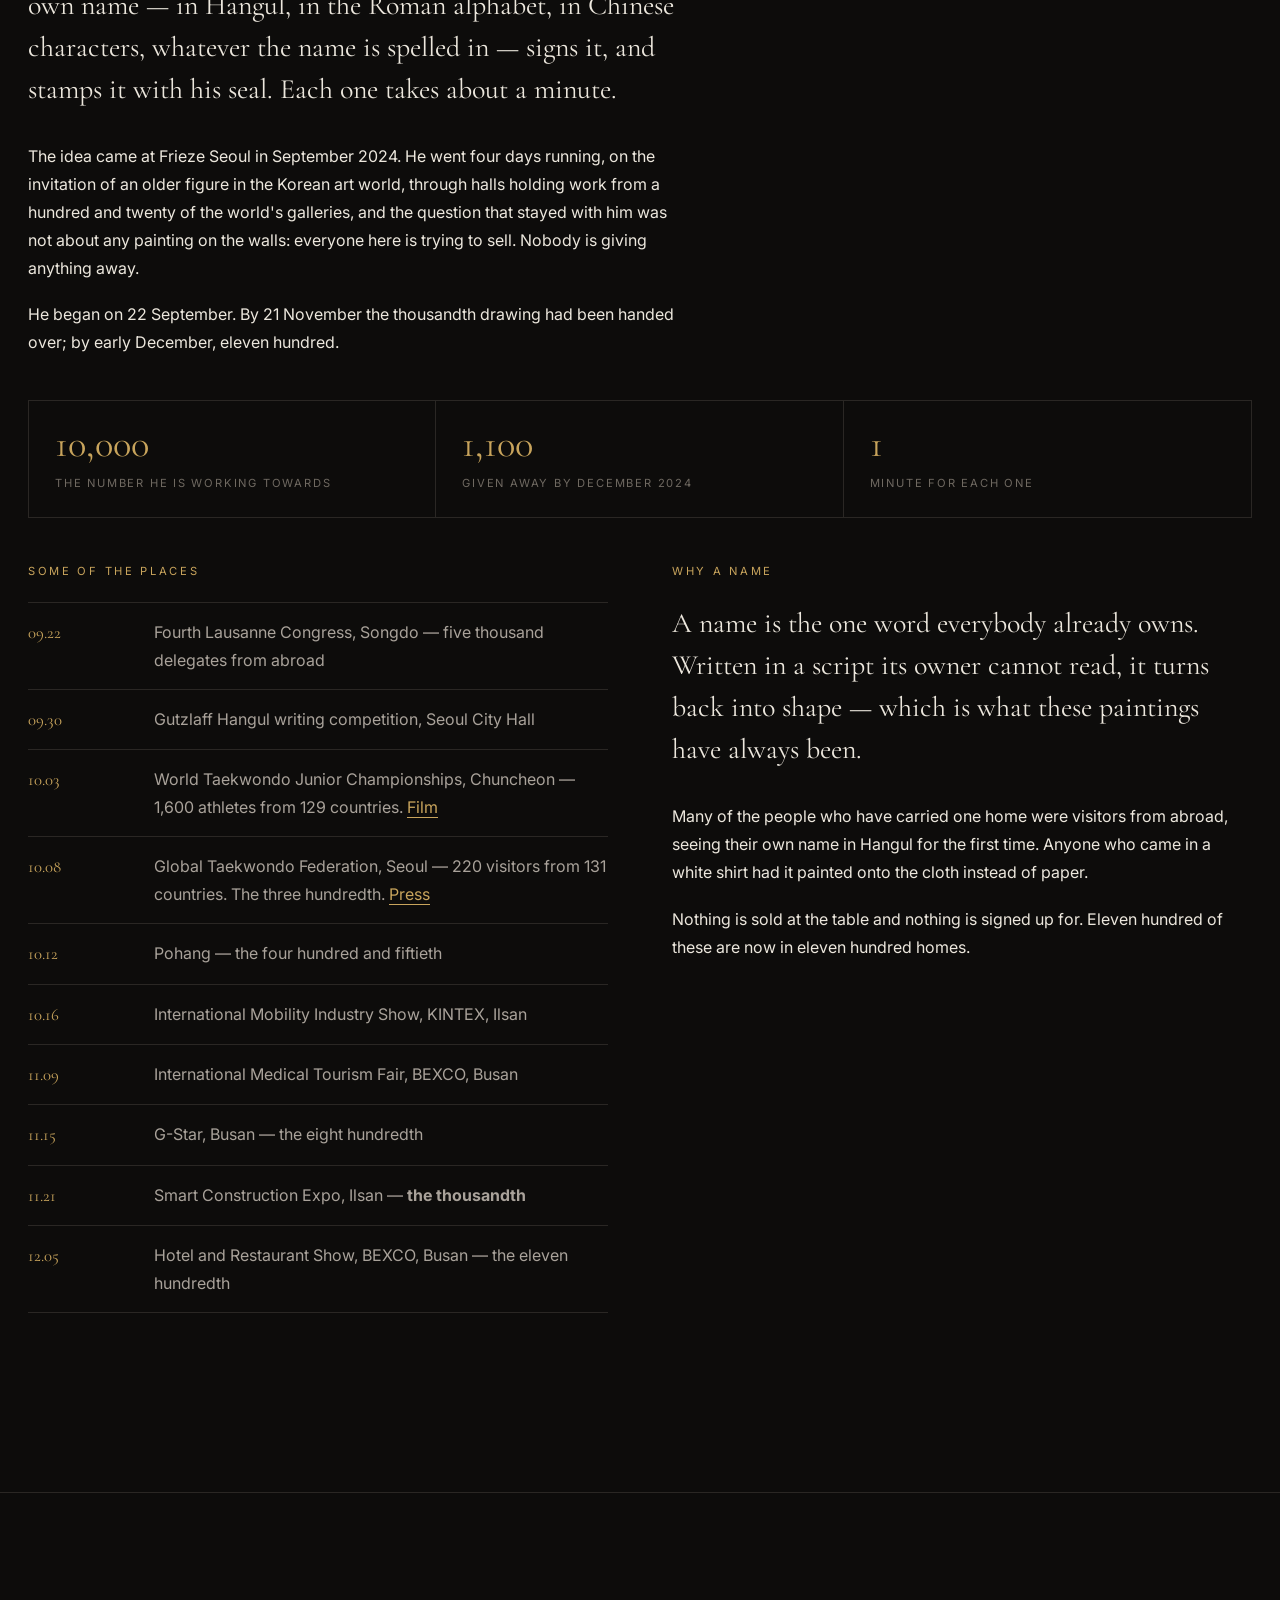
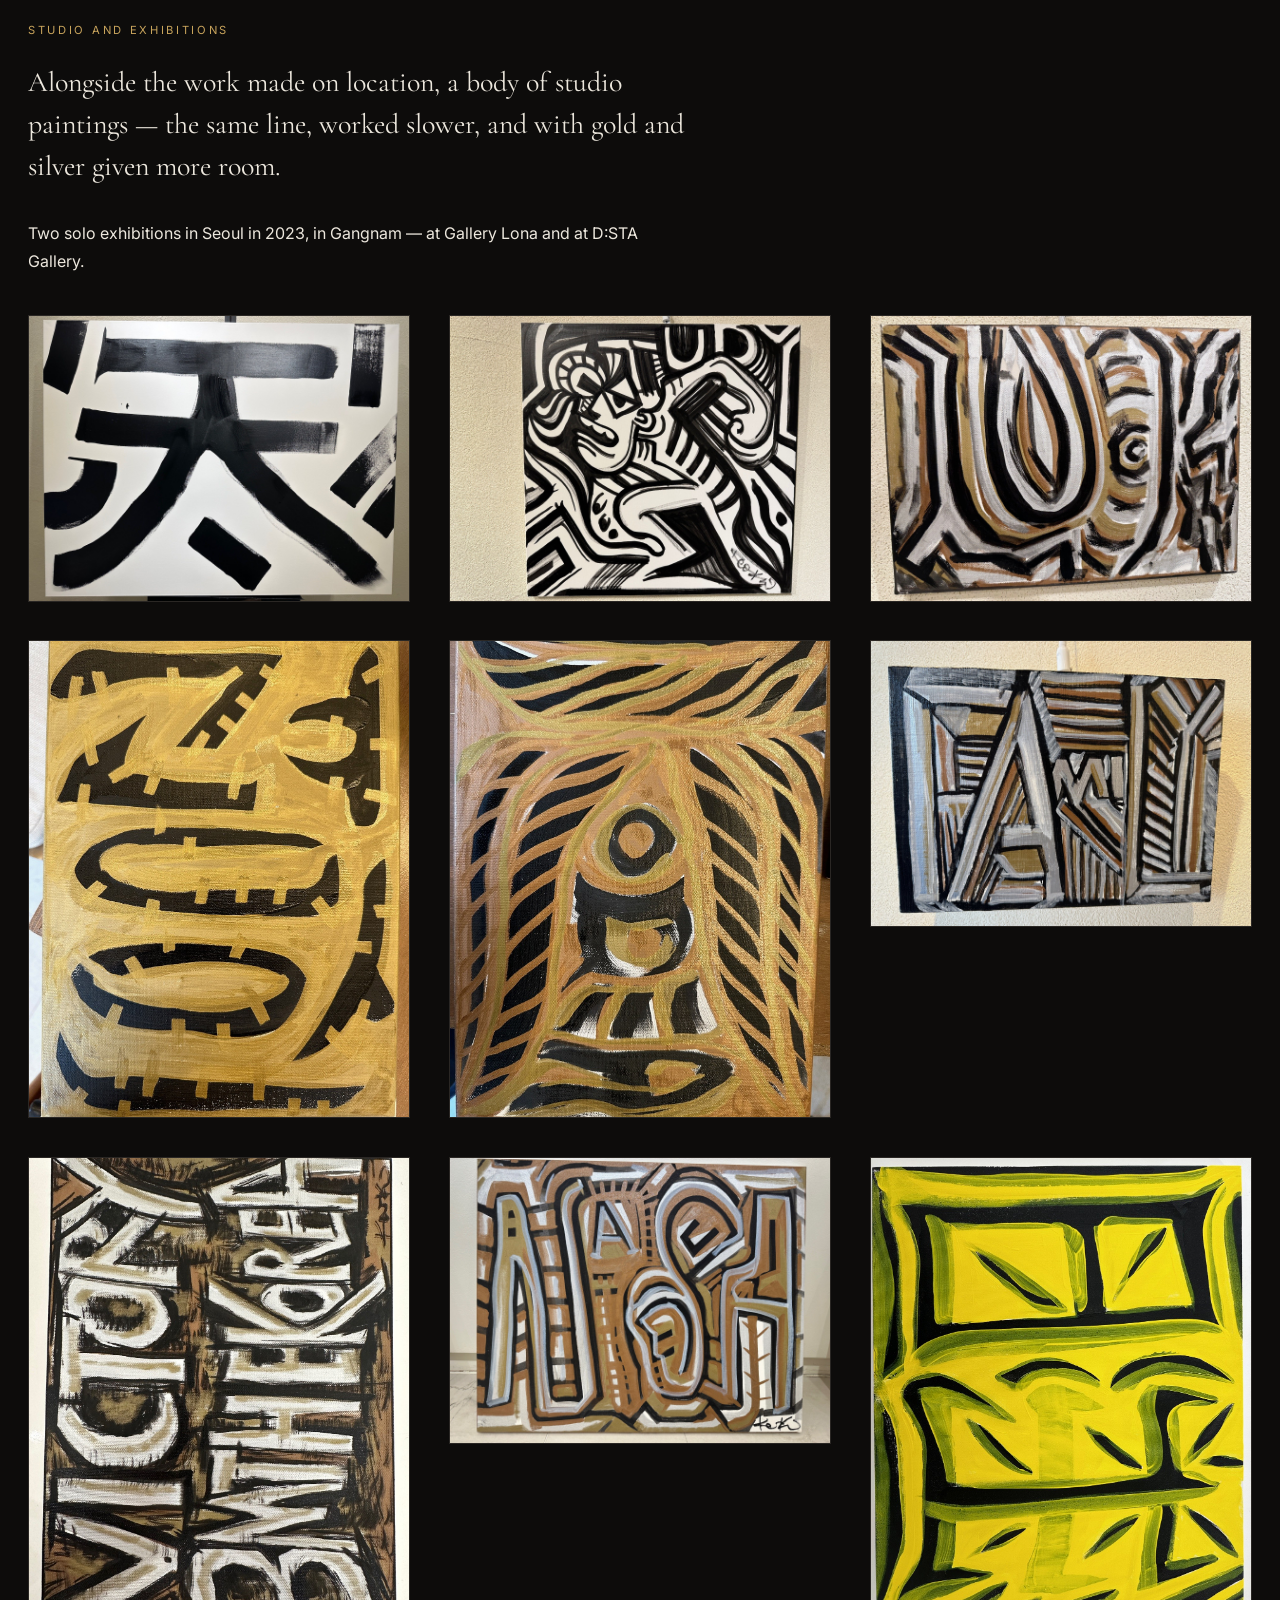
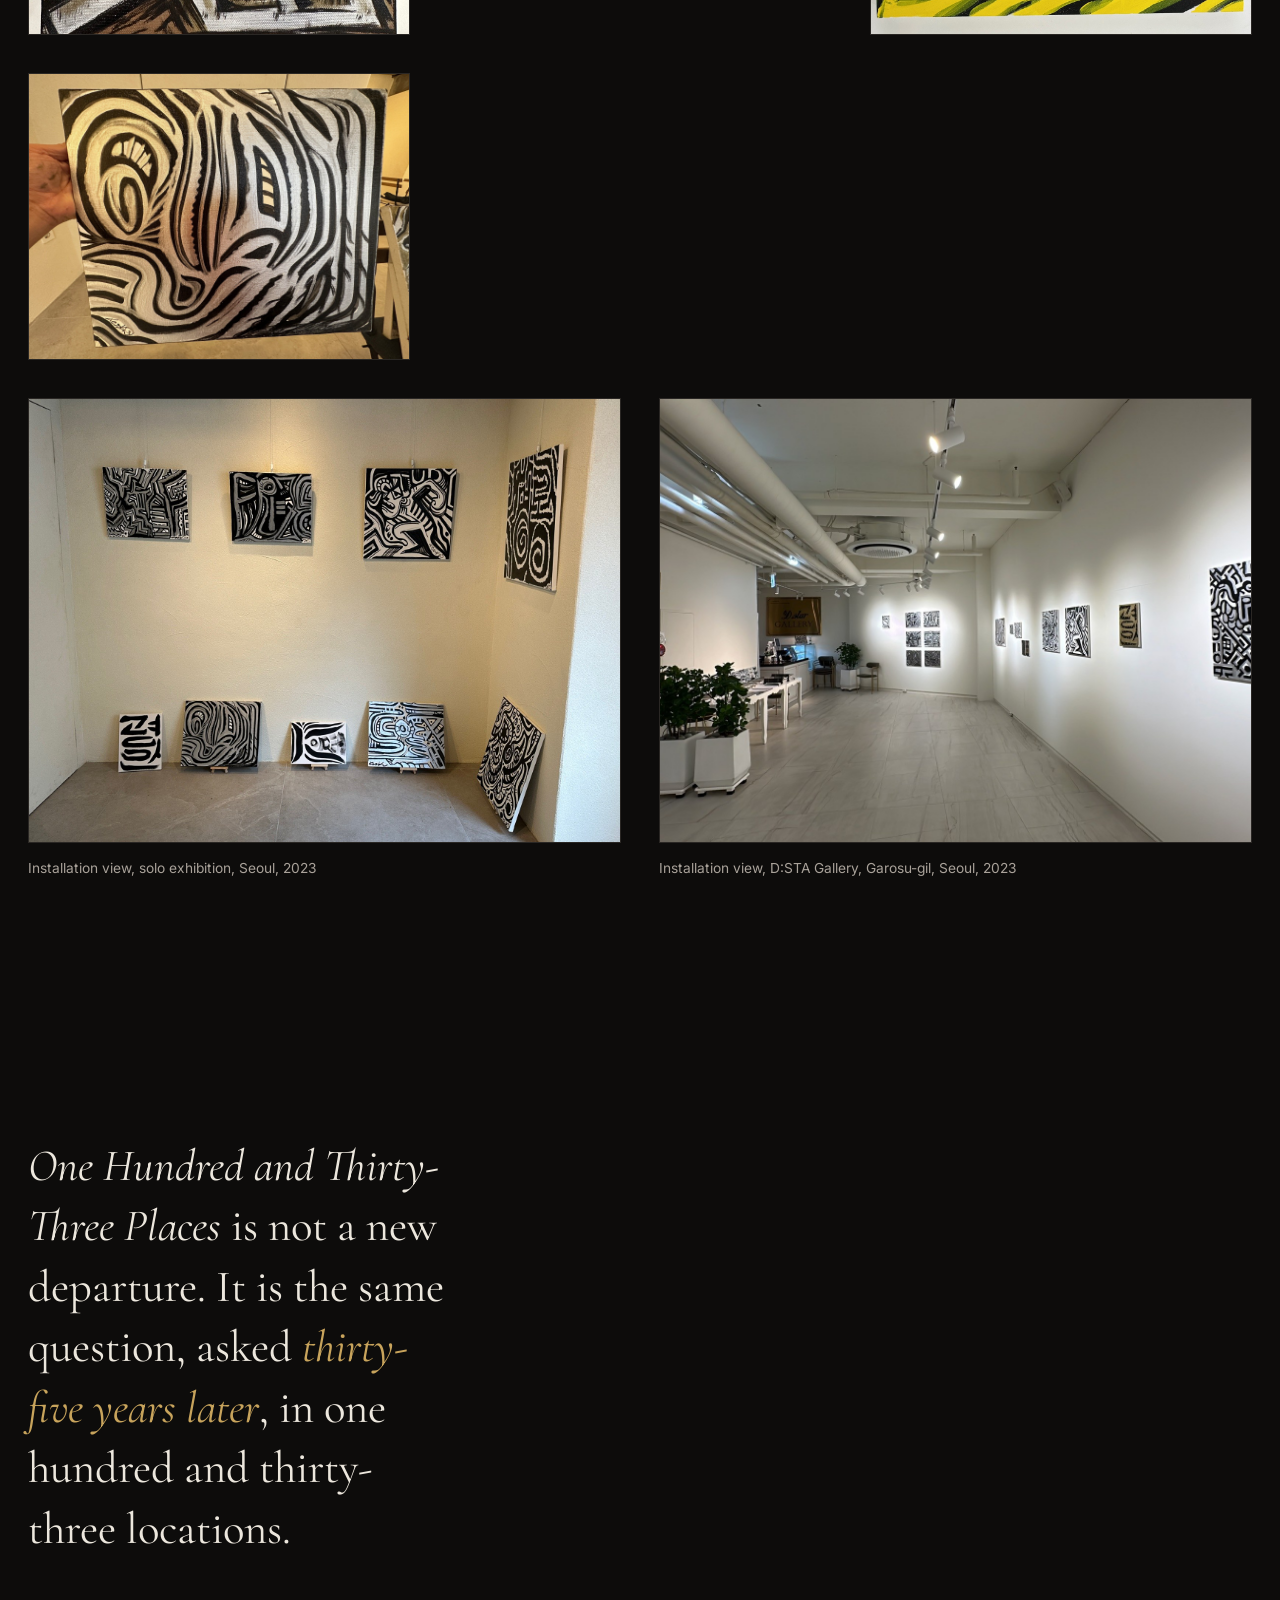
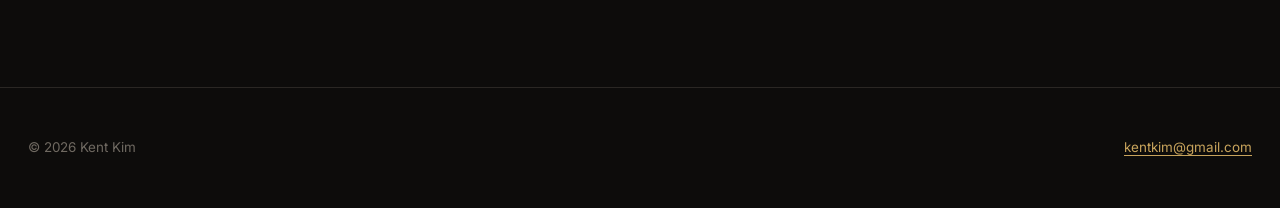
==== commit 5e51015a: "지도 확장 — 장소 14 → 26곳 대표님이 주신 2023년 9월 드로잉쇼 일정에서 133 Places 장소 12곳을 더 찾아 넣었다. DDP · 잠실 올림픽 · 코엑스 별마당도서" ====
--- a/index.html
+++ b/index.html
@@ -79,7 +79,7 @@
     <h2 data-t="dream.h">Ten thousand drawings, given away.</h2>
     <div class="narrow" style="margin-top:30px">
       <p class="lede" data-t="dream.lede">In September 2024 he set out to draw for ten thousand people and give every drawing away. He draws each person's own name — in Hangul, in the Roman alphabet, in Chinese characters, whatever the name is spelled in — signs it, and stamps it with his seal. Each one takes about a minute.</p>
-      <p data-t="dream.p1">The idea came at Frieze Seoul in September 2024. He went four days running, through halls holding work from a hundred and twenty of the world's galleries, and the question that stayed with him was not about any painting on the walls: everyone here is trying to sell. Nobody is giving anything away.</p>
+      <p data-t="dream.p1">The idea came at Frieze Seoul in September 2024. He went four days running, on the invitation of an older figure in the Korean art world, through halls holding work from a hundred and twenty of the world's galleries, and the question that stayed with him was not about any painting on the walls: everyone here is trying to sell. Nobody is giving anything away.</p>
       <p data-t="dream.p2">He began on 22 September. By 21 November the thousandth drawing had been handed over; by early December, eleven hundred.</p>
     </div>
 
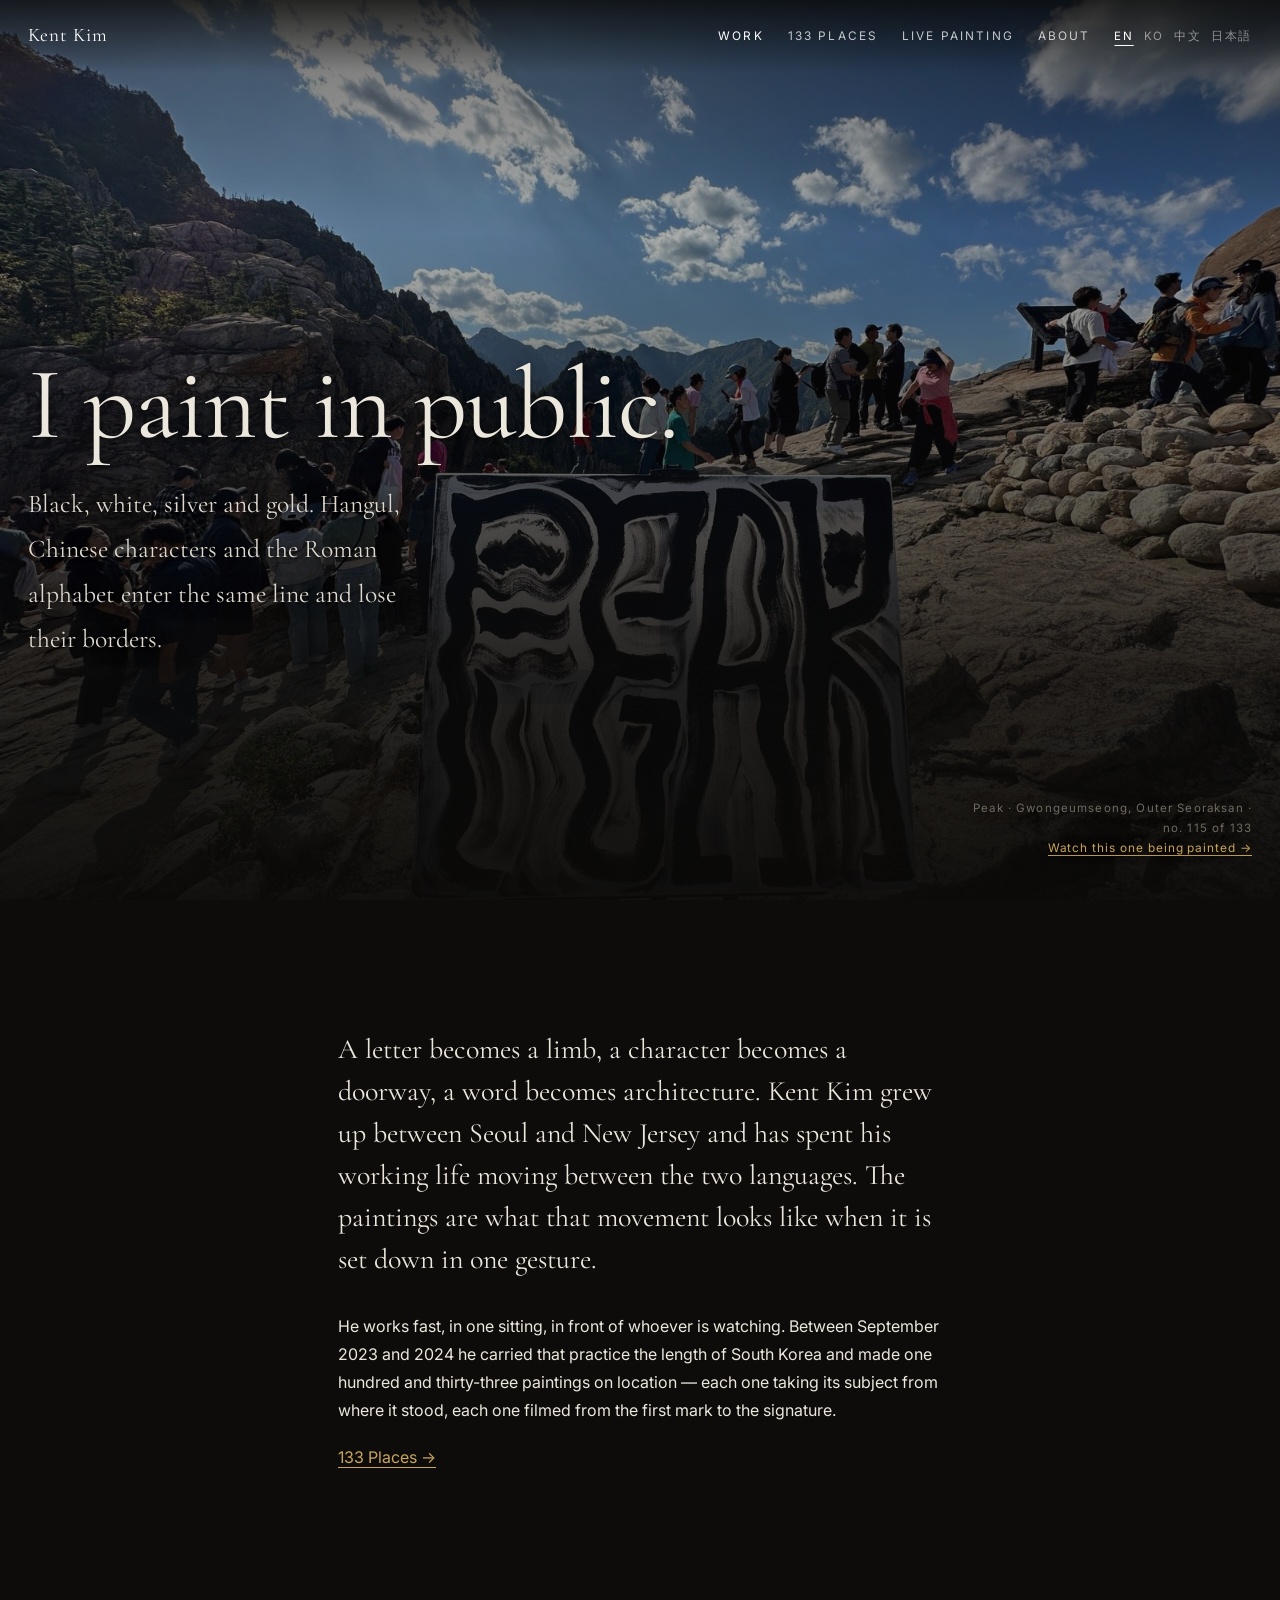
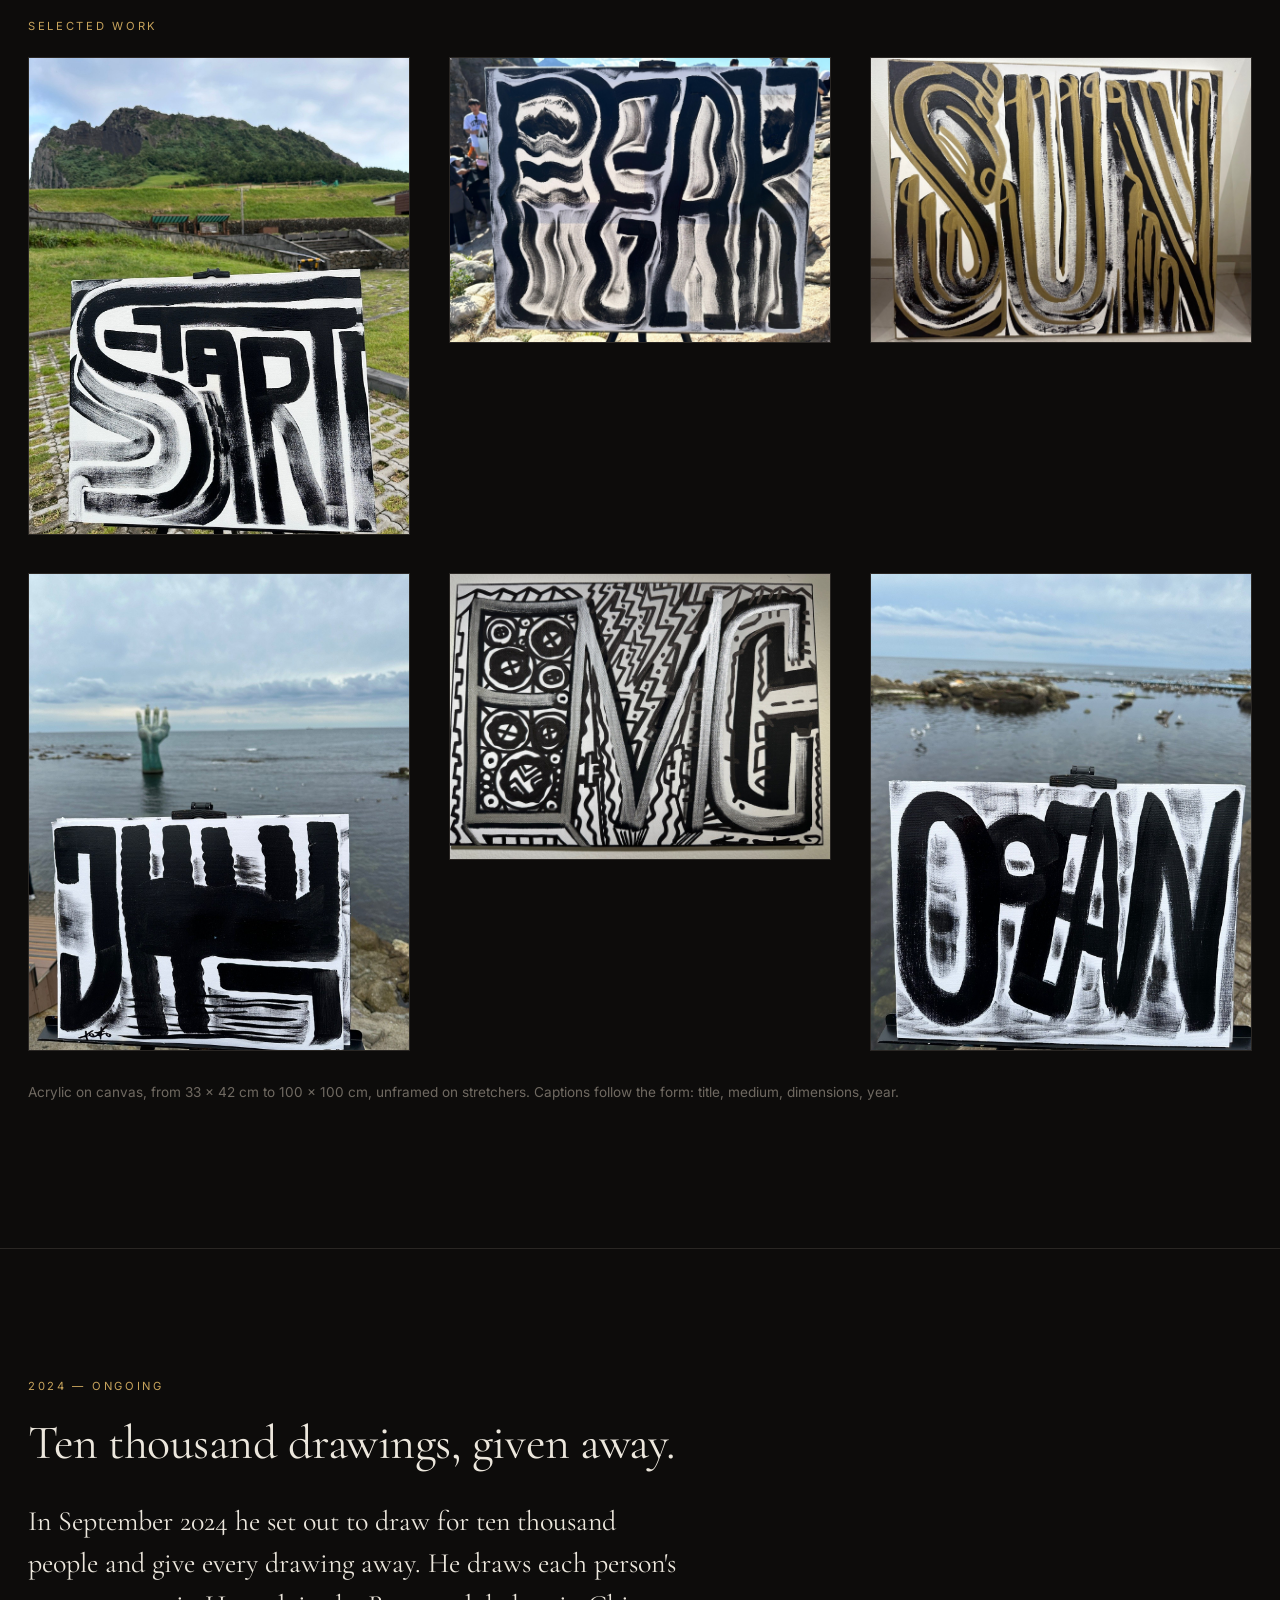
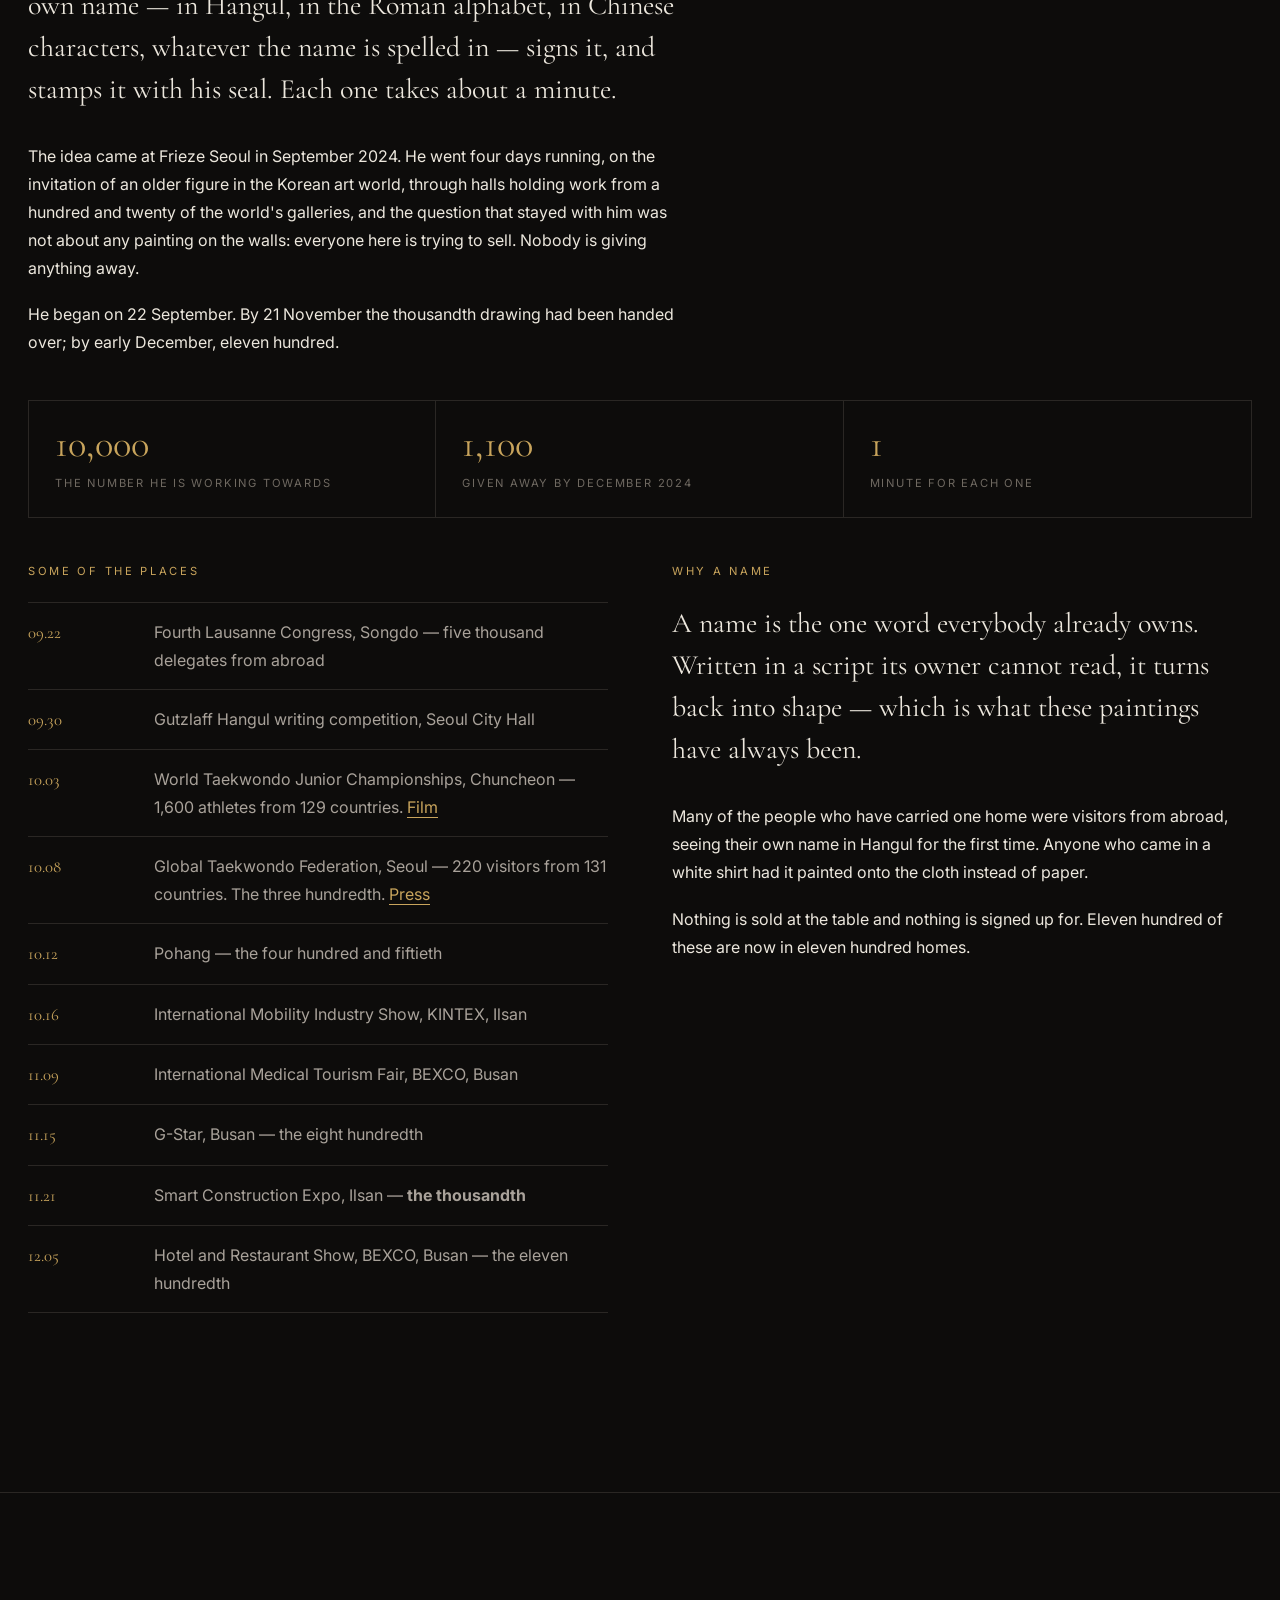
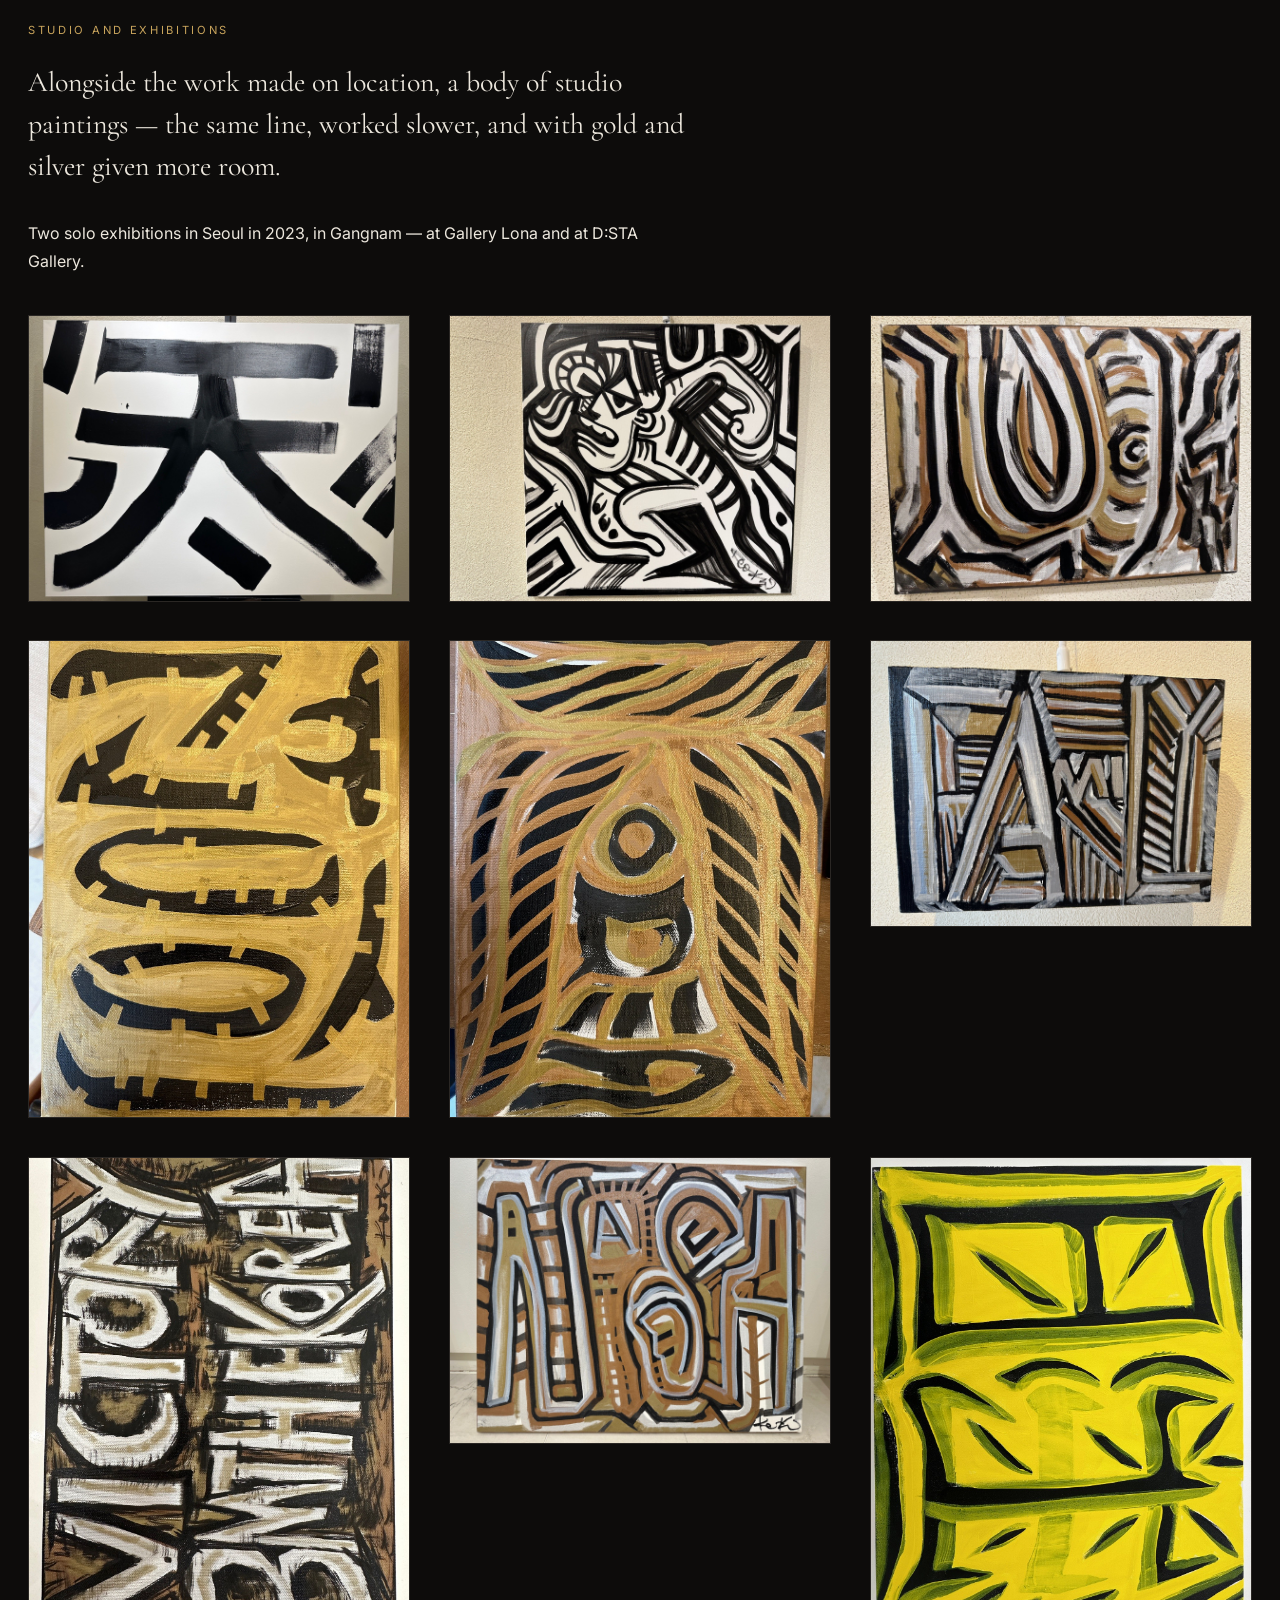
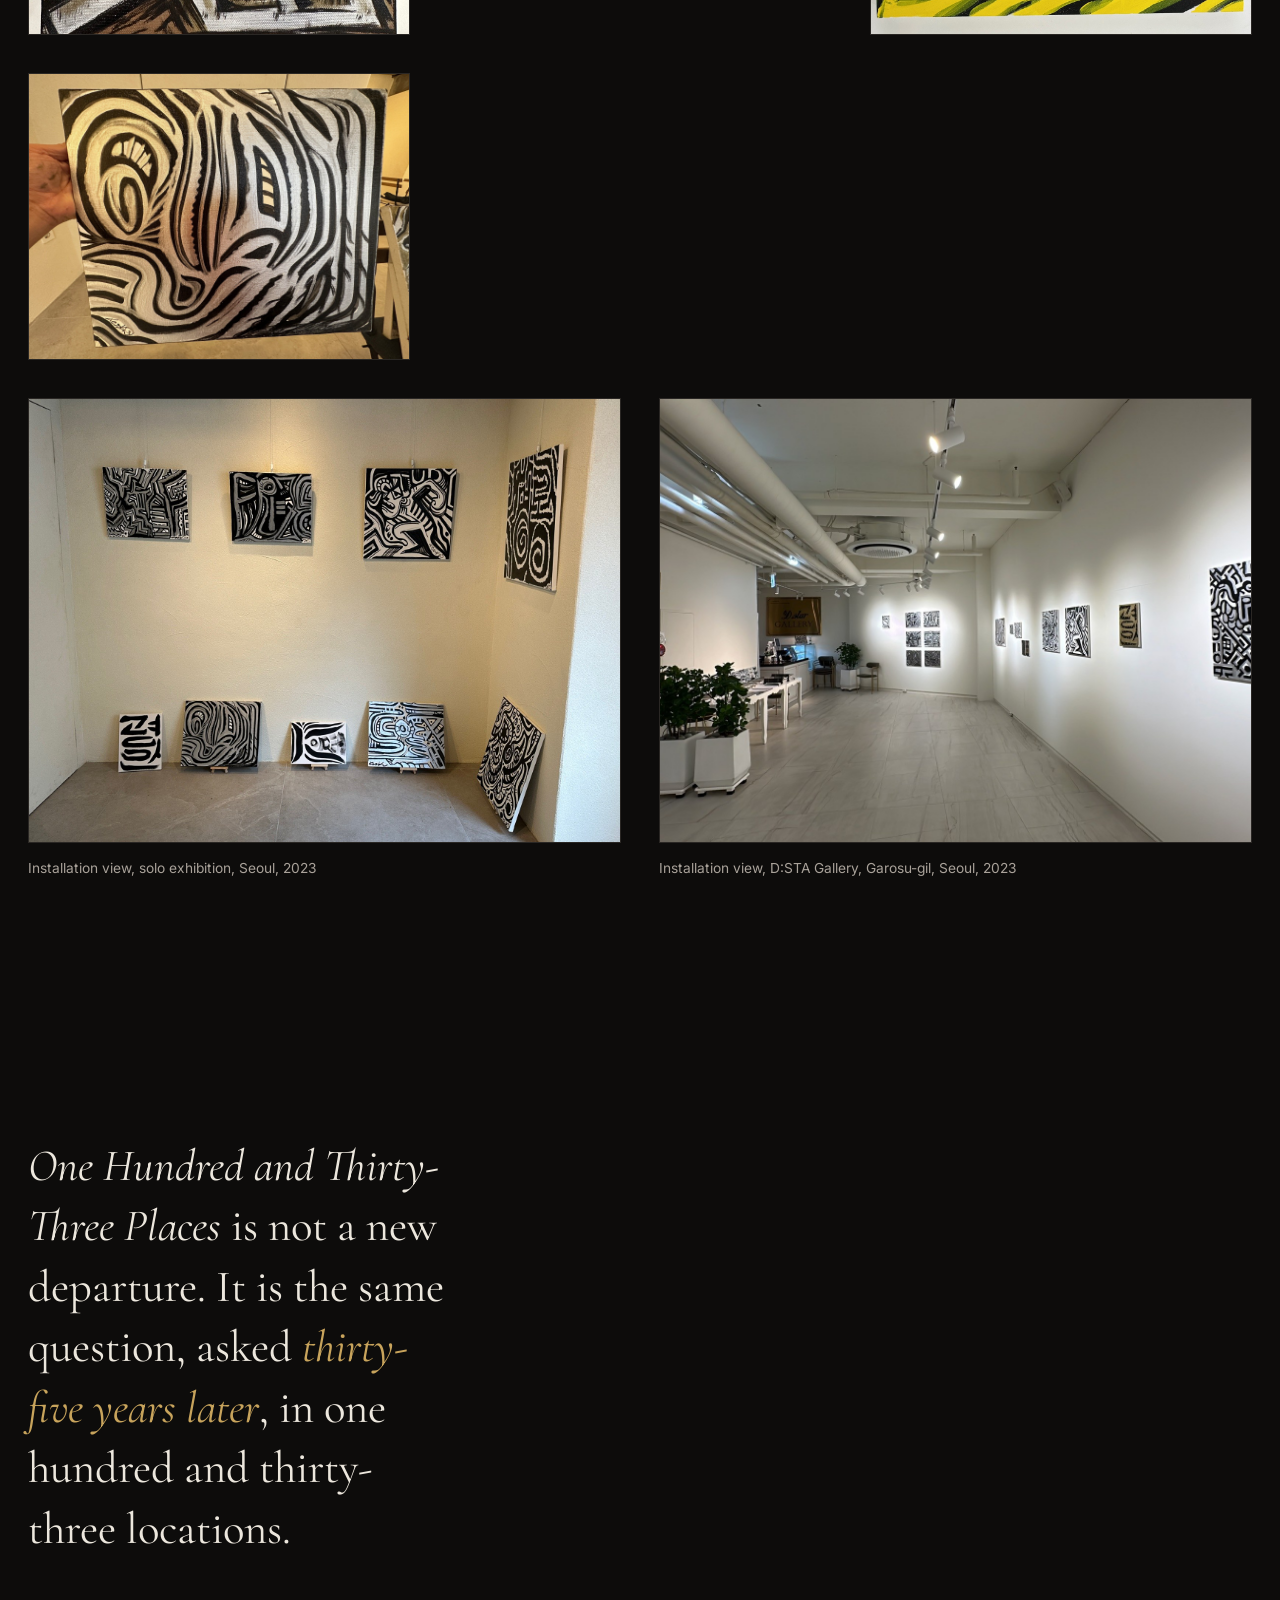
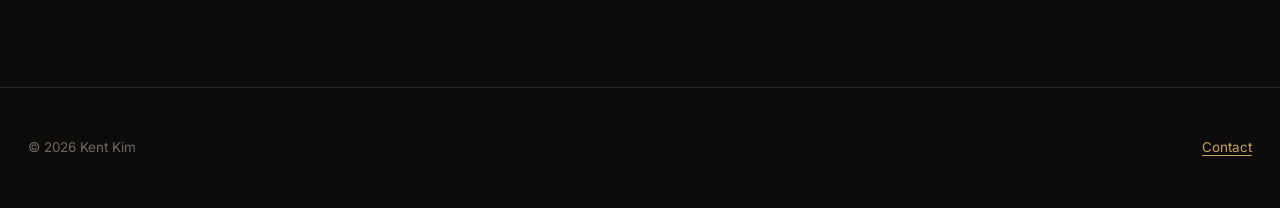
==== commit be5f2efc: "이메일 주소를 화면에서 빼고 문의 폼으로 대체 kentkim@gmail.com 이 네 페이지(소개·축제·133 Places·작품) 본문·푸터에 그대로 텍스트로 노출돼 있었다 — 스" ====
--- a/index.html
+++ b/index.html
@@ -158,7 +158,7 @@
 <footer class="site-foot">
   <div class="wrap">
     <span>© <span id="yr">2026</span> Kent Kim</span>
-    <span><a class="link" href="mailto:kentkim@gmail.com">kentkim@gmail.com</a></span>
+    <span><a class="link" href="about.html#contact" data-t="foot.contact">Contact</a></span>
   </div>
 </footer>
 
--- a/styles.css
+++ b/styles.css
@@ -193,3 +193,36 @@
 
 /* 히어로 영상 — 사진 위에 겹쳐 깔린다. 파일이 없으면 이 요소 자체가 생기지 않는다. */
 .hero-video{position:absolute;inset:0;width:100%;height:100%;object-fit:cover;opacity:.92}
+
+/* ---------- 속페이지 머리: 검은 화면 대신 그림 한 점 ----------
+   글벽 방지. 각 페이지 첫 화면에 그 페이지를 설명하는 사진을 깐다.
+   .hero 의 장치를 그대로 쓰되 높이만 낮춘다 — 사진이 없으면 .no-image 로 떨어진다. */
+.page-hero{min-height:clamp(360px,58svh,620px)}
+.page-hero.no-image{min-height:clamp(300px,42svh,480px)}
+.page-hero h1{max-width:20ch}
+.page-hero .eyebrow{text-shadow:0 1px 14px rgba(0,0,0,.9)}
+.page-hero .lede,.page-hero p{text-shadow:0 1px 18px rgba(0,0,0,.85)}
+.page-hero .wrap{padding-top:clamp(90px,14vh,150px)}
+
+/* 본문 사이에 끼우는 가로 밴드 — 글이 길어지는 자리를 그림으로 끊는다.
+   ⚠️ 21/9 + object-fit:cover 로 두었더니 세로가 있는 사진에서 **그림이 반으로 잘려**
+   나왔다(2026-09-03). 작품 사진을 자르면 안 된다 — 원본 비율 그대로 보여 준다.
+   너무 커지지 않게 높이만 화면 기준으로 묶는다. */
+.band{position:relative;margin:clamp(40px,6vw,84px) 0;overflow:hidden;
+  border-radius:2px;background:var(--bg-2)}
+.band .frame{aspect-ratio:auto;border:0;background:transparent}
+.band .frame img{width:100%;height:auto;max-height:78svh;object-fit:contain;display:block}
+/* 유튜브 임베드 — 16:9 로 고정한다. 추적 쿠키를 덜 심는 nocookie 도메인을 쓴다. */
+.video-embed{position:relative;aspect-ratio:16/9;background:#000;border-radius:2px;overflow:hidden}
+.video-embed iframe{position:absolute;inset:0;width:100%;height:100%;border:0;display:block}
+.band figcaption{margin-top:12px;font-size:.78rem;letter-spacing:.06em;color:var(--fg-3)}
+/* ---------- 문의 폼 — 이메일 주소를 화면에 적어두지 않는다 ---------- */
+.contact-form{margin-top:28px;display:flex;flex-direction:column;gap:16px;max-width:440px}
+.contact-form label{display:flex;flex-direction:column;gap:6px;font-size:.8rem;letter-spacing:.04em;color:var(--fg-3)}
+.contact-form input,.contact-form textarea{font:inherit;font-size:.95rem;color:var(--fg);
+  background:var(--bg-2);border:1px solid var(--line);border-radius:2px;padding:10px 12px;resize:vertical}
+.contact-form input:focus,.contact-form textarea:focus{outline:none;border-color:var(--gold)}
+.contact-form button{align-self:flex-start;margin-top:4px;font:inherit;font-size:.85rem;letter-spacing:.06em;
+  color:var(--bg);background:var(--gold);border:0;border-radius:2px;padding:11px 22px;cursor:pointer;transition:opacity .2s}
+.contact-form button:hover{opacity:.85}
+.contact-form .form-note{margin:0;font-size:.72rem;color:var(--fg-3)}
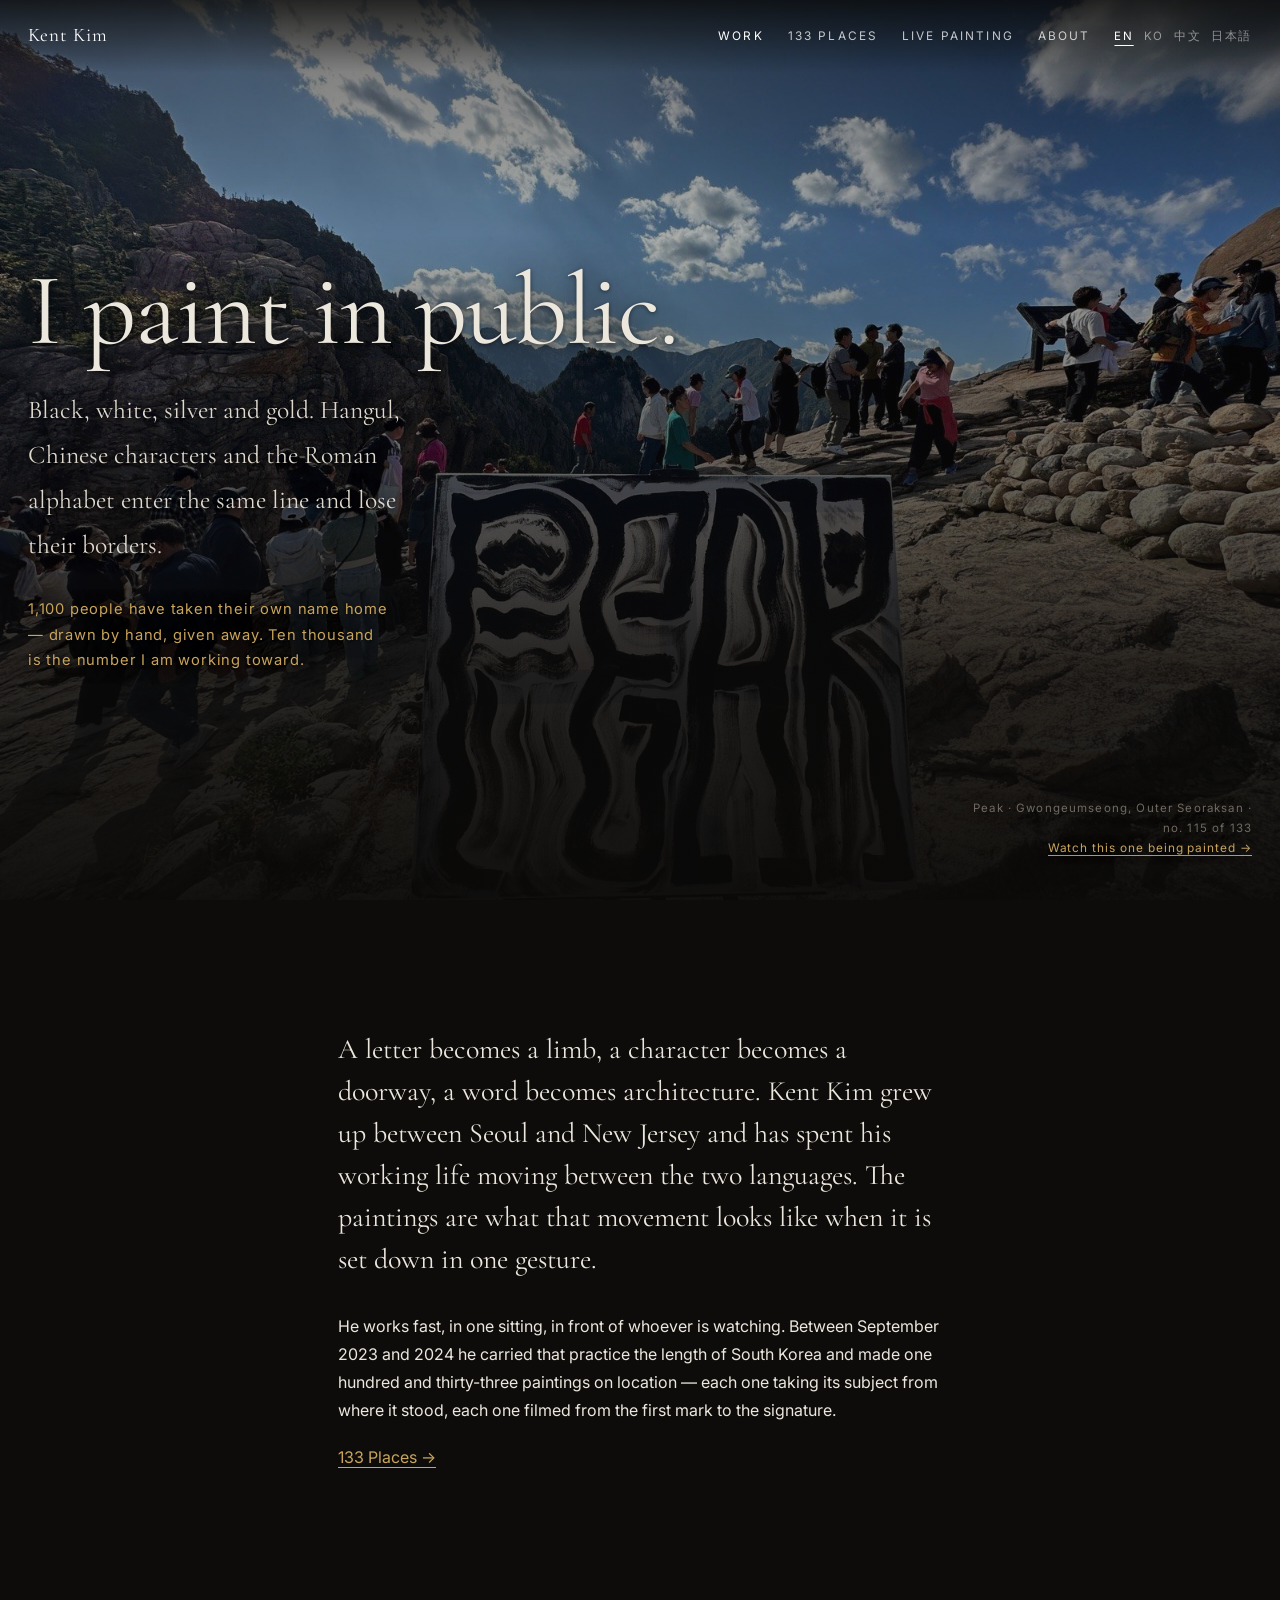
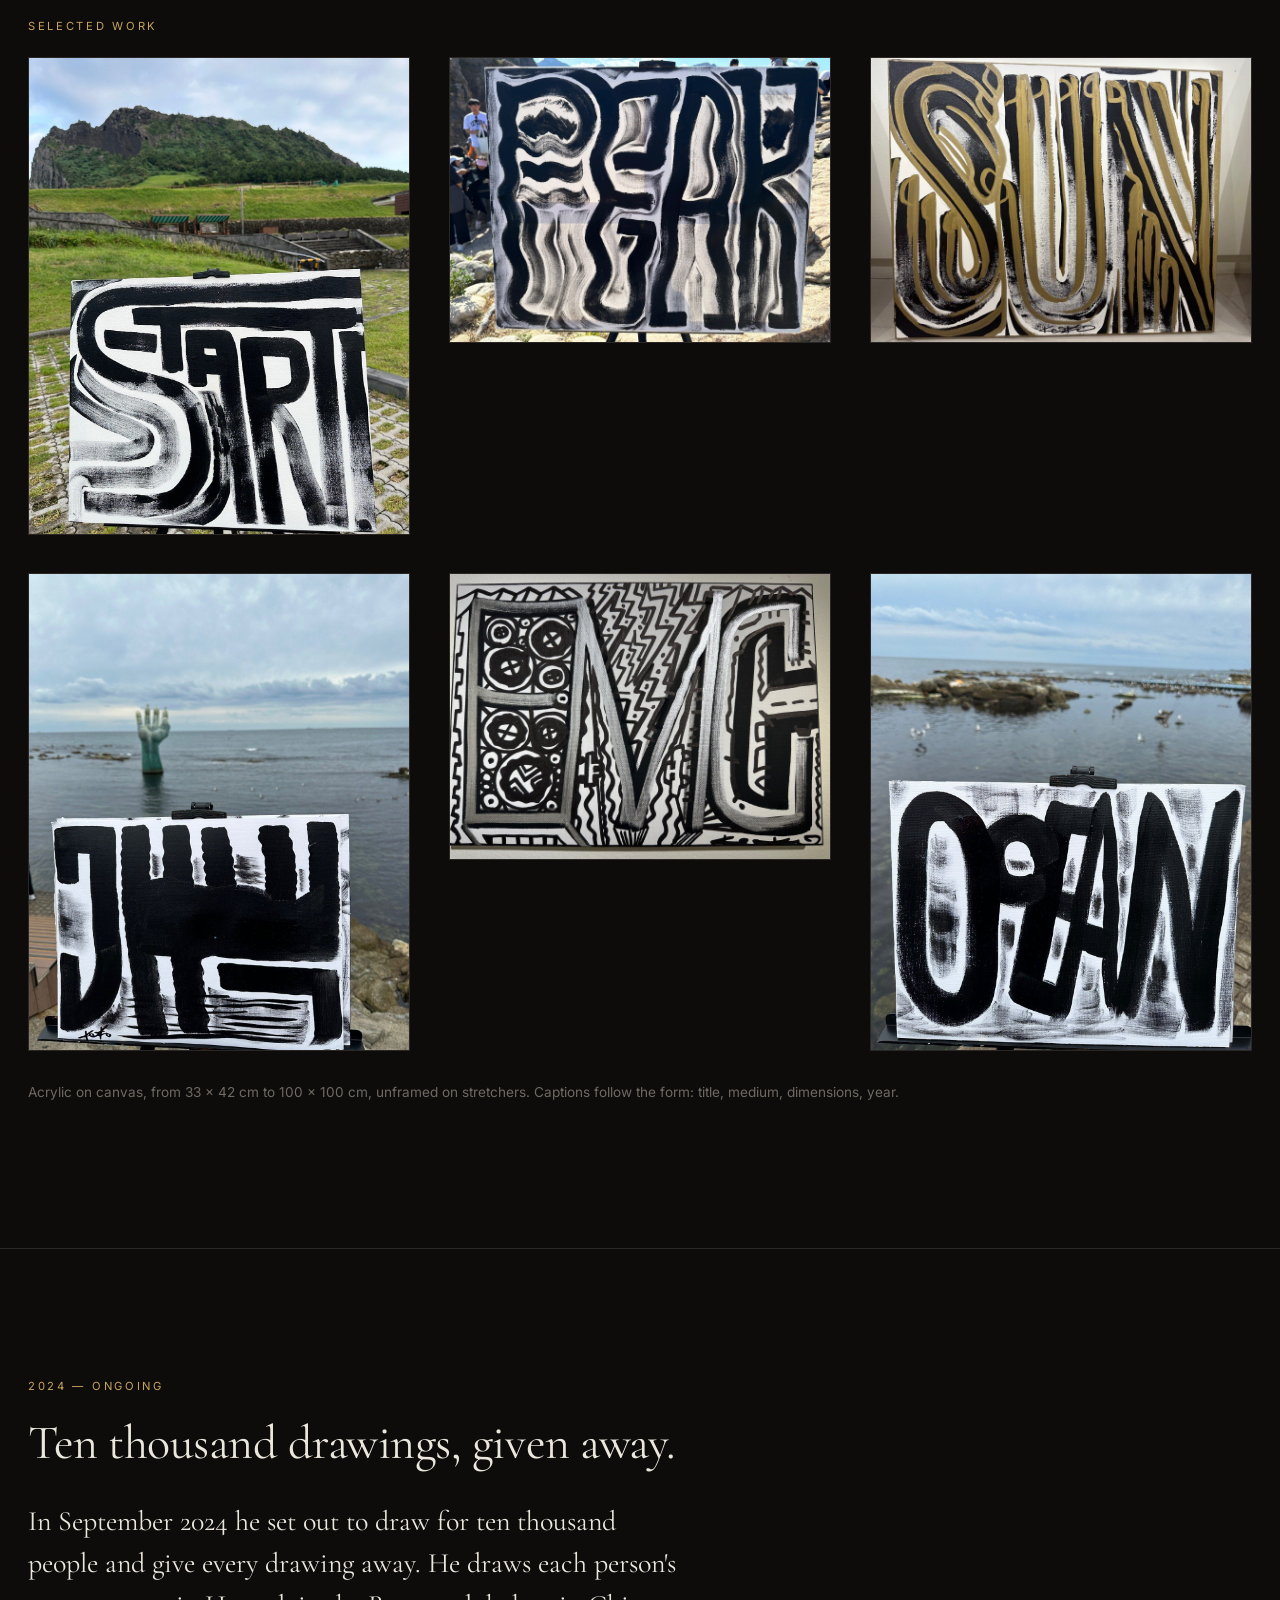
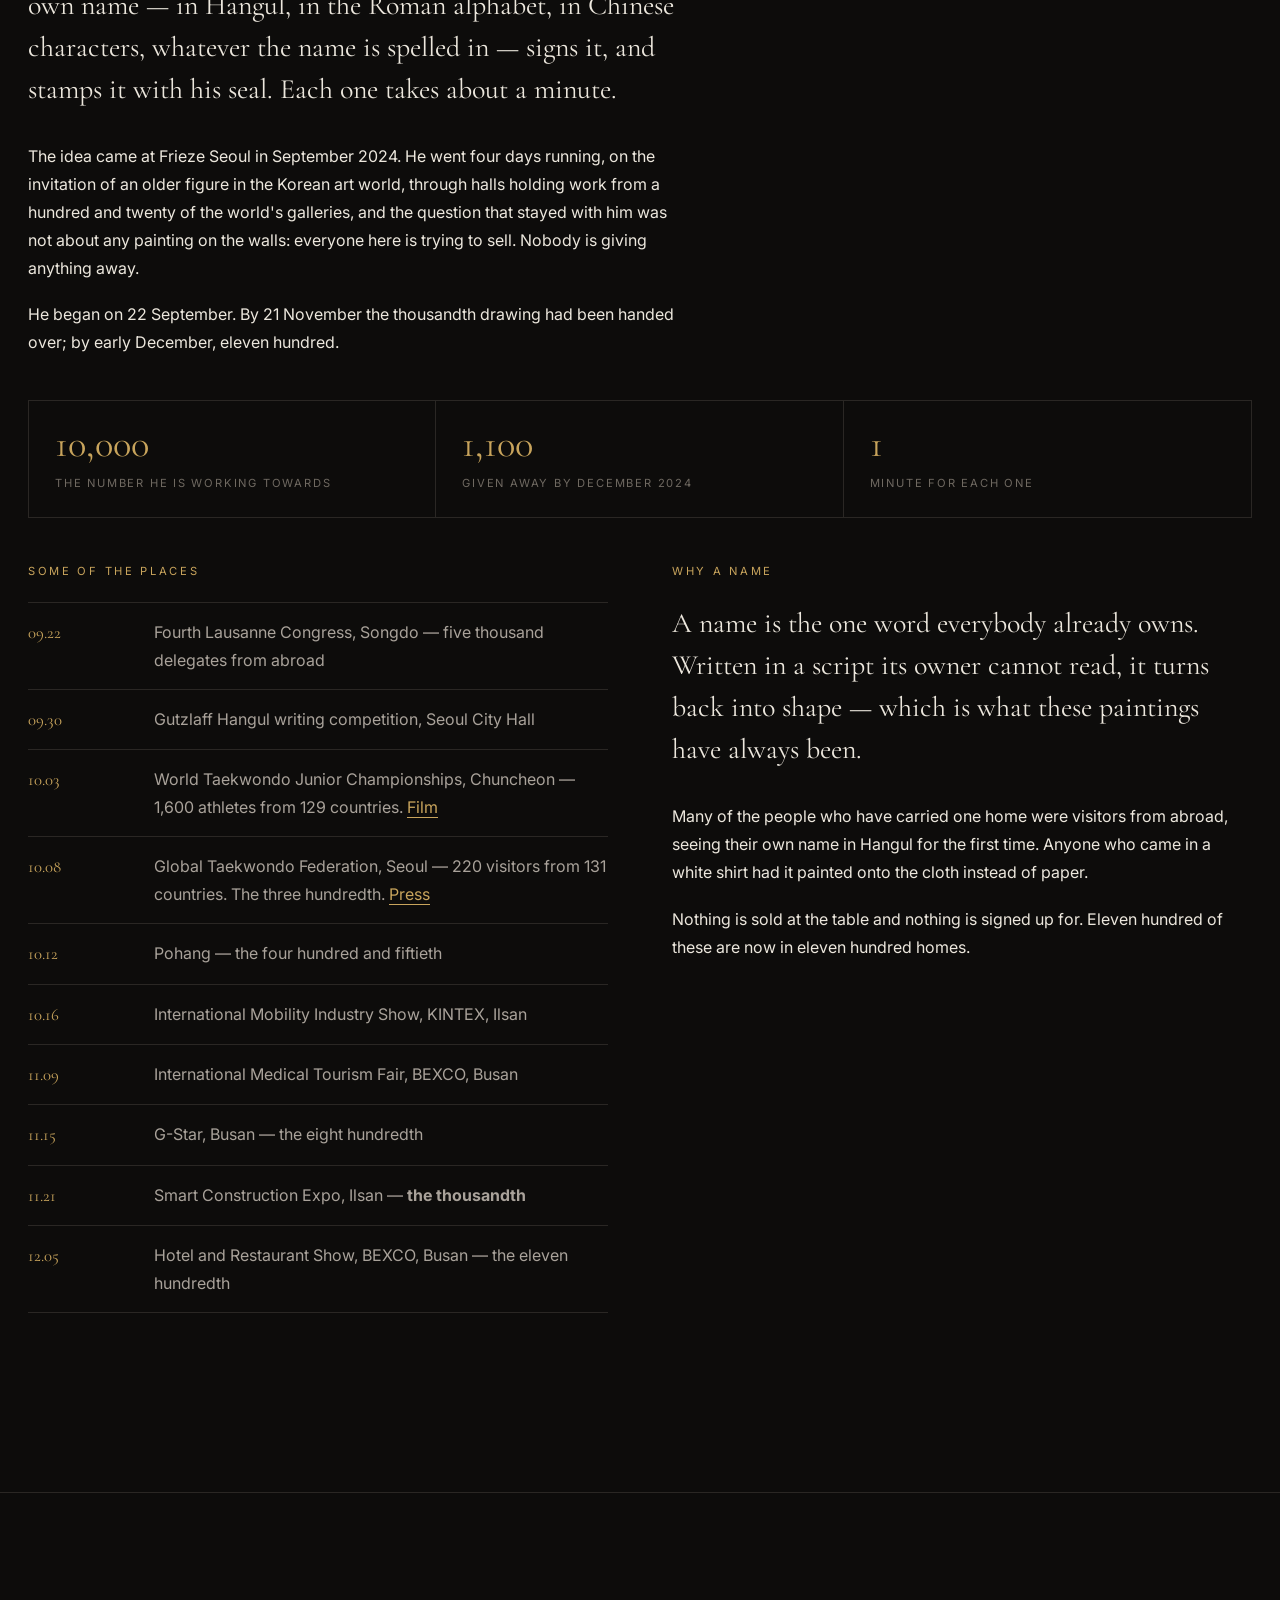
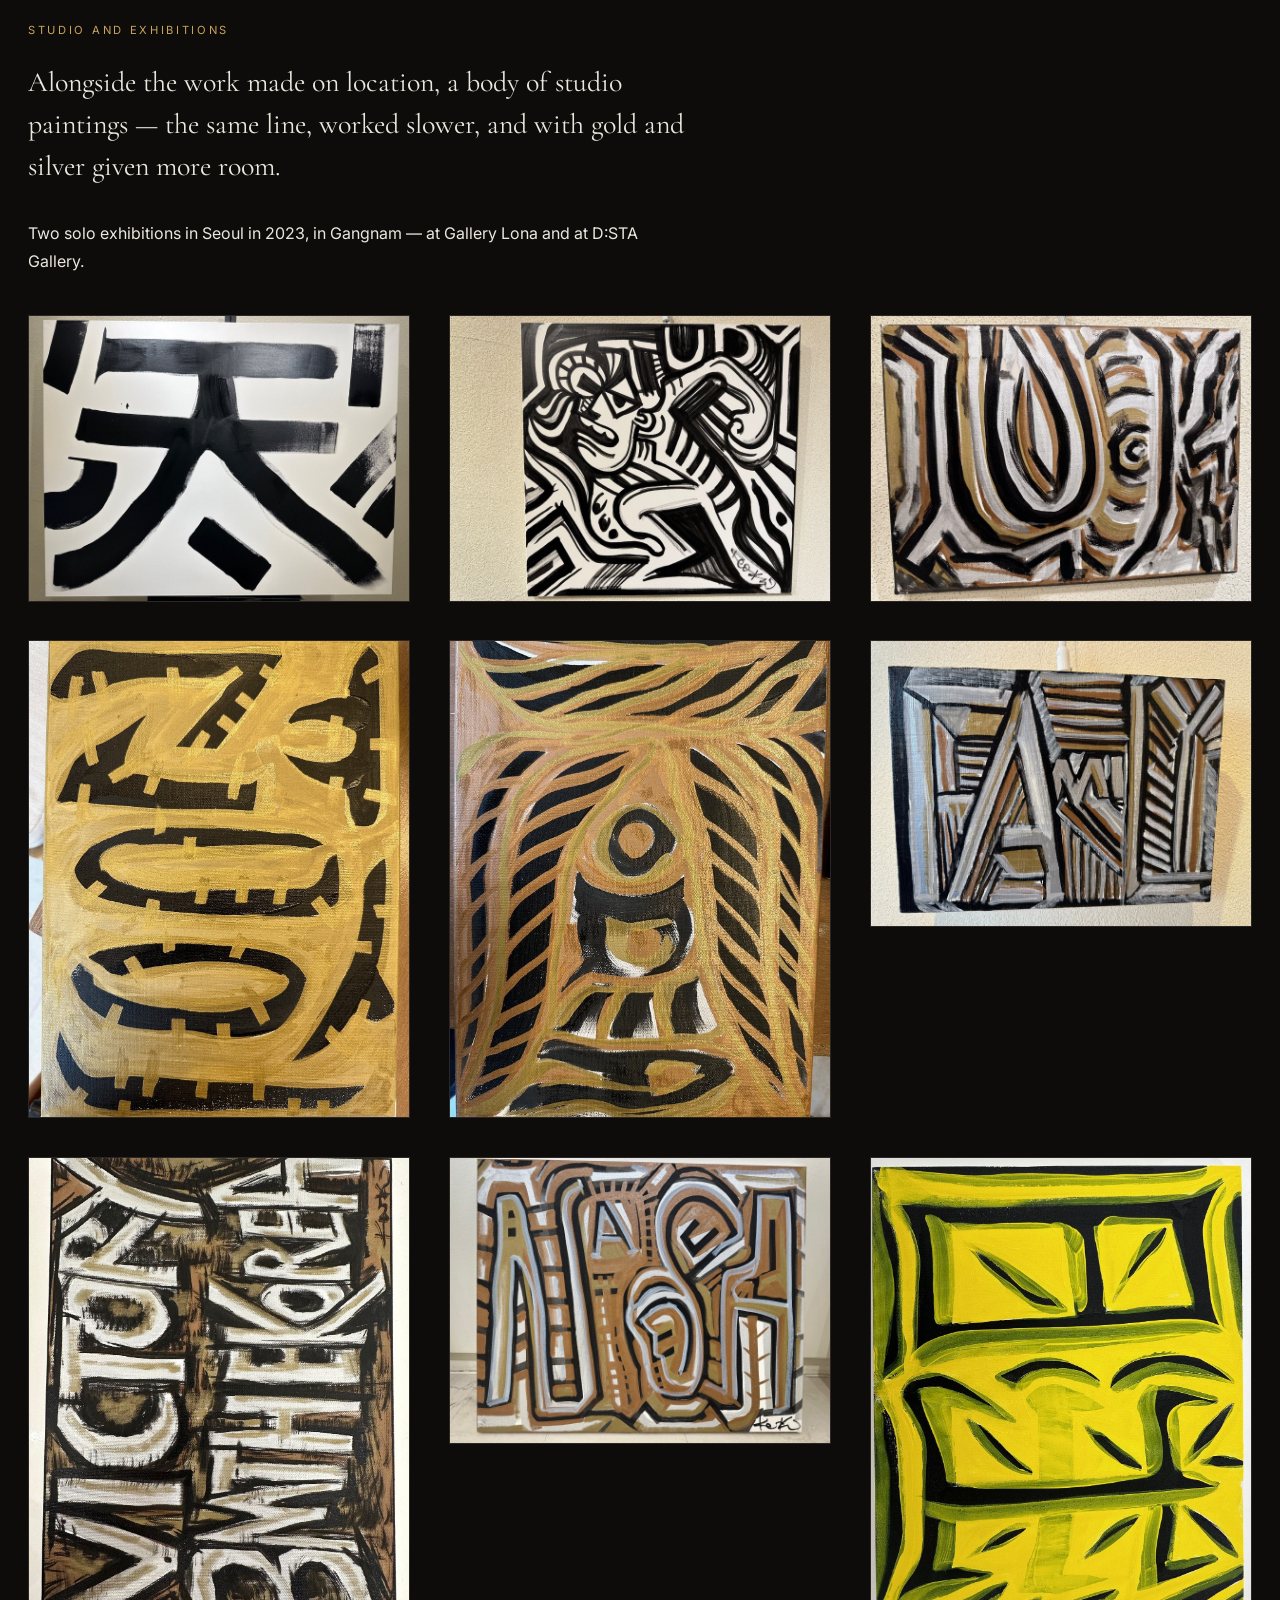
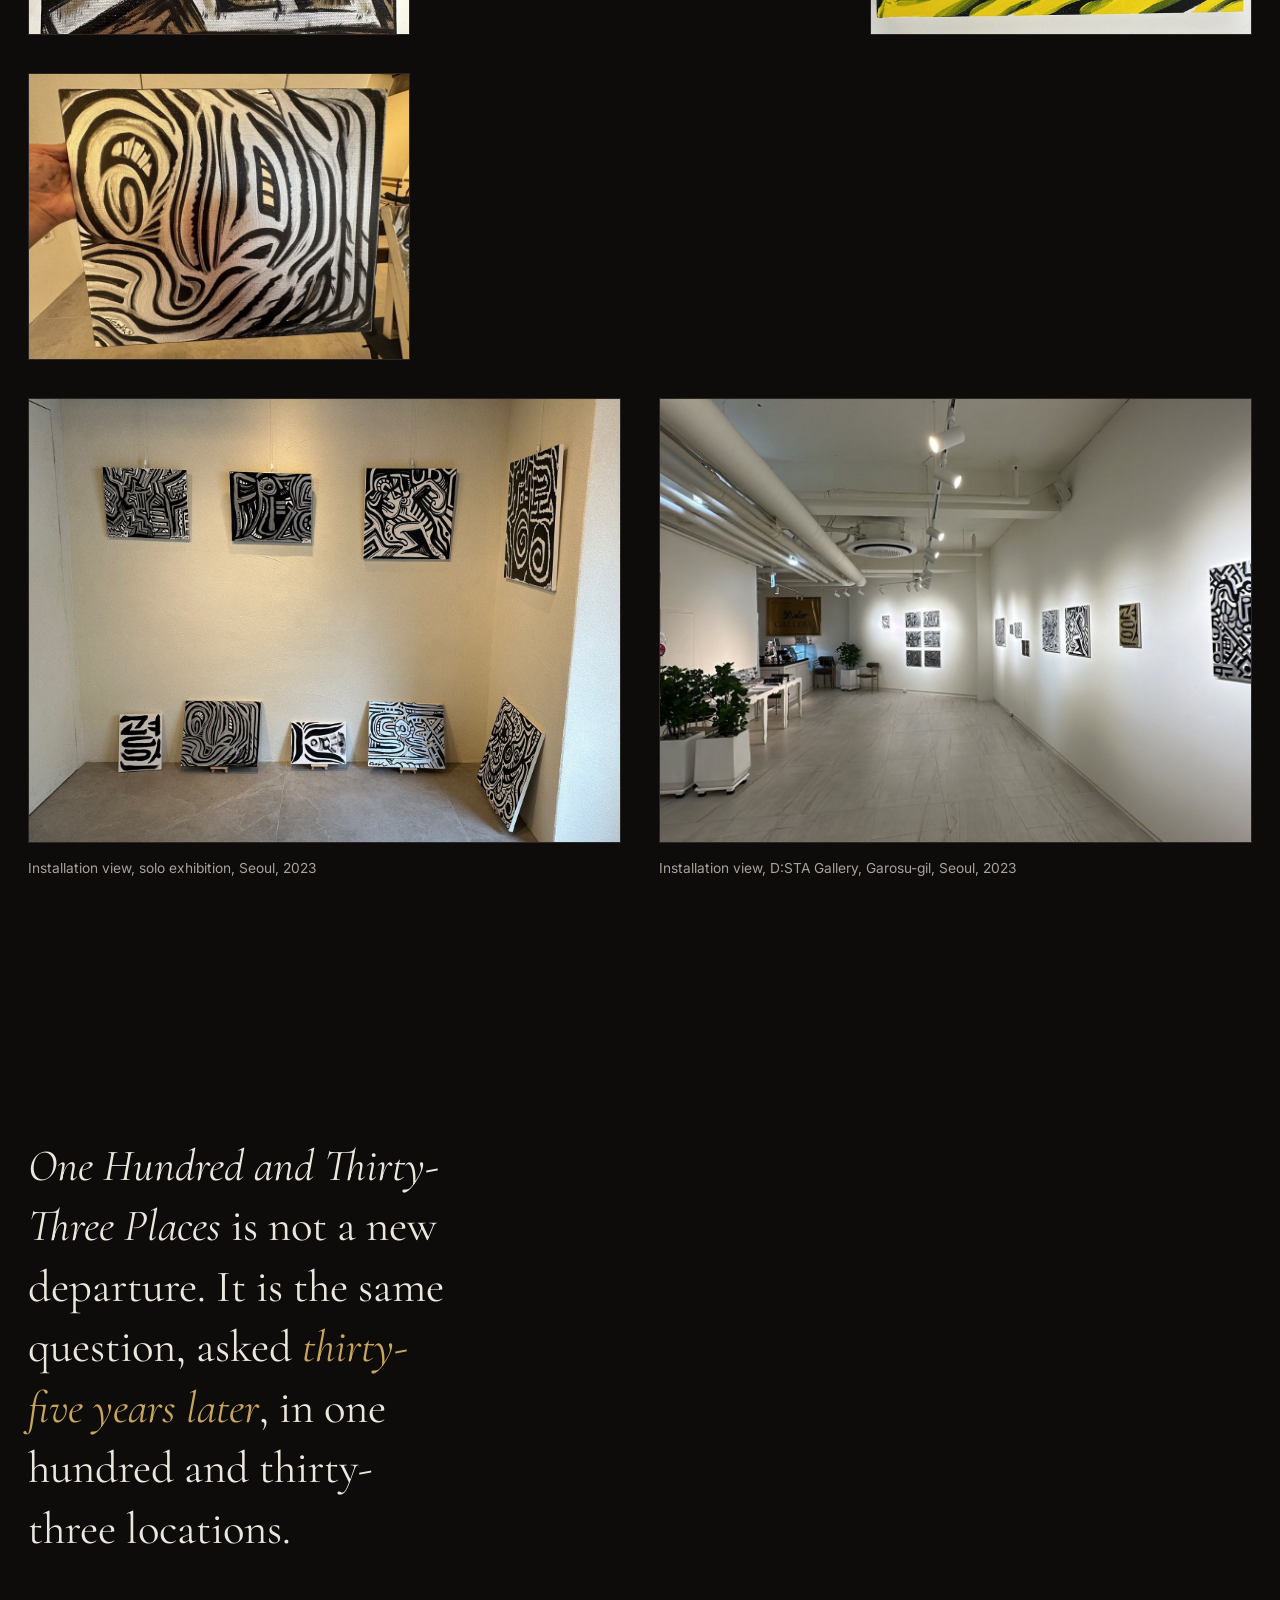
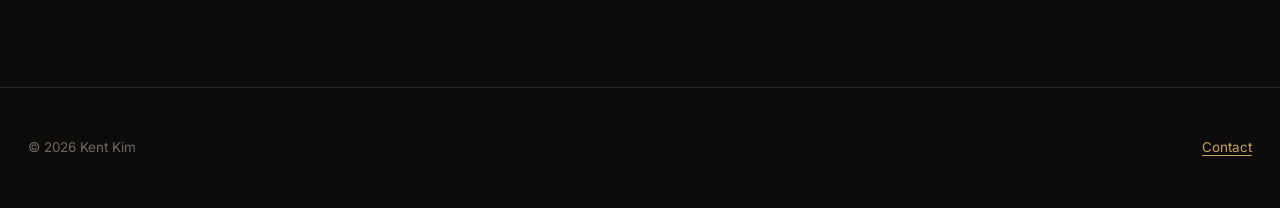
==== commit 4430a678: "Add the 1,100-drawings line to the hero The giveaway project's numbers were only in the "Ten thousan" ====
--- a/index.html
+++ b/index.html
@@ -40,6 +40,7 @@
   <div class="wrap">
     <h1 data-t="hero.h1">I paint in public.</h1>
     <p class="sub" data-t="hero.sub">Black, white, silver and gold. Hangul, Chinese characters and the Roman alphabet enter the same line and lose their borders.</p>
+    <p class="hero-count" data-t="hero.count">1,100 people have taken their own name home — drawn by hand, given away. Ten thousand is the number I am working toward.</p>
   </div>
   <p class="cap" id="heroCap">
     <span data-t="hero.cap">Peak · Gwongeumseong, Outer Seoraksan · no. 115 of 133</span><br>
--- a/styles.css
+++ b/styles.css
@@ -58,6 +58,9 @@
 .hero h1{max-width:14ch;text-shadow:0 2px 30px rgba(0,0,0,.75),0 1px 4px rgba(0,0,0,.5)}
 .hero .sub{font-family:var(--serif);font-size:clamp(1.1rem,2.2vw,1.6rem);color:#ded8ce;
   margin-top:22px;max-width:34ch;text-shadow:0 1px 20px rgba(0,0,0,.85),0 1px 3px rgba(0,0,0,.6)}
+.hero .hero-count{margin-top:20px;max-width:40ch;color:var(--gold);
+  font-size:clamp(.82rem,1.15vw,.97rem);letter-spacing:.055em;line-height:1.75;
+  text-shadow:0 1px 18px rgba(0,0,0,.9),0 1px 3px rgba(0,0,0,.65)}
 .hero .cap{position:absolute;z-index:2;right:28px;bottom:28px;text-align:end;
   font-size:.72rem;letter-spacing:.1em;color:var(--fg-3);max-width:40ch}
 /* 히어로 이미지가 아직 없을 때: 글씨만으로 버틴다 */
